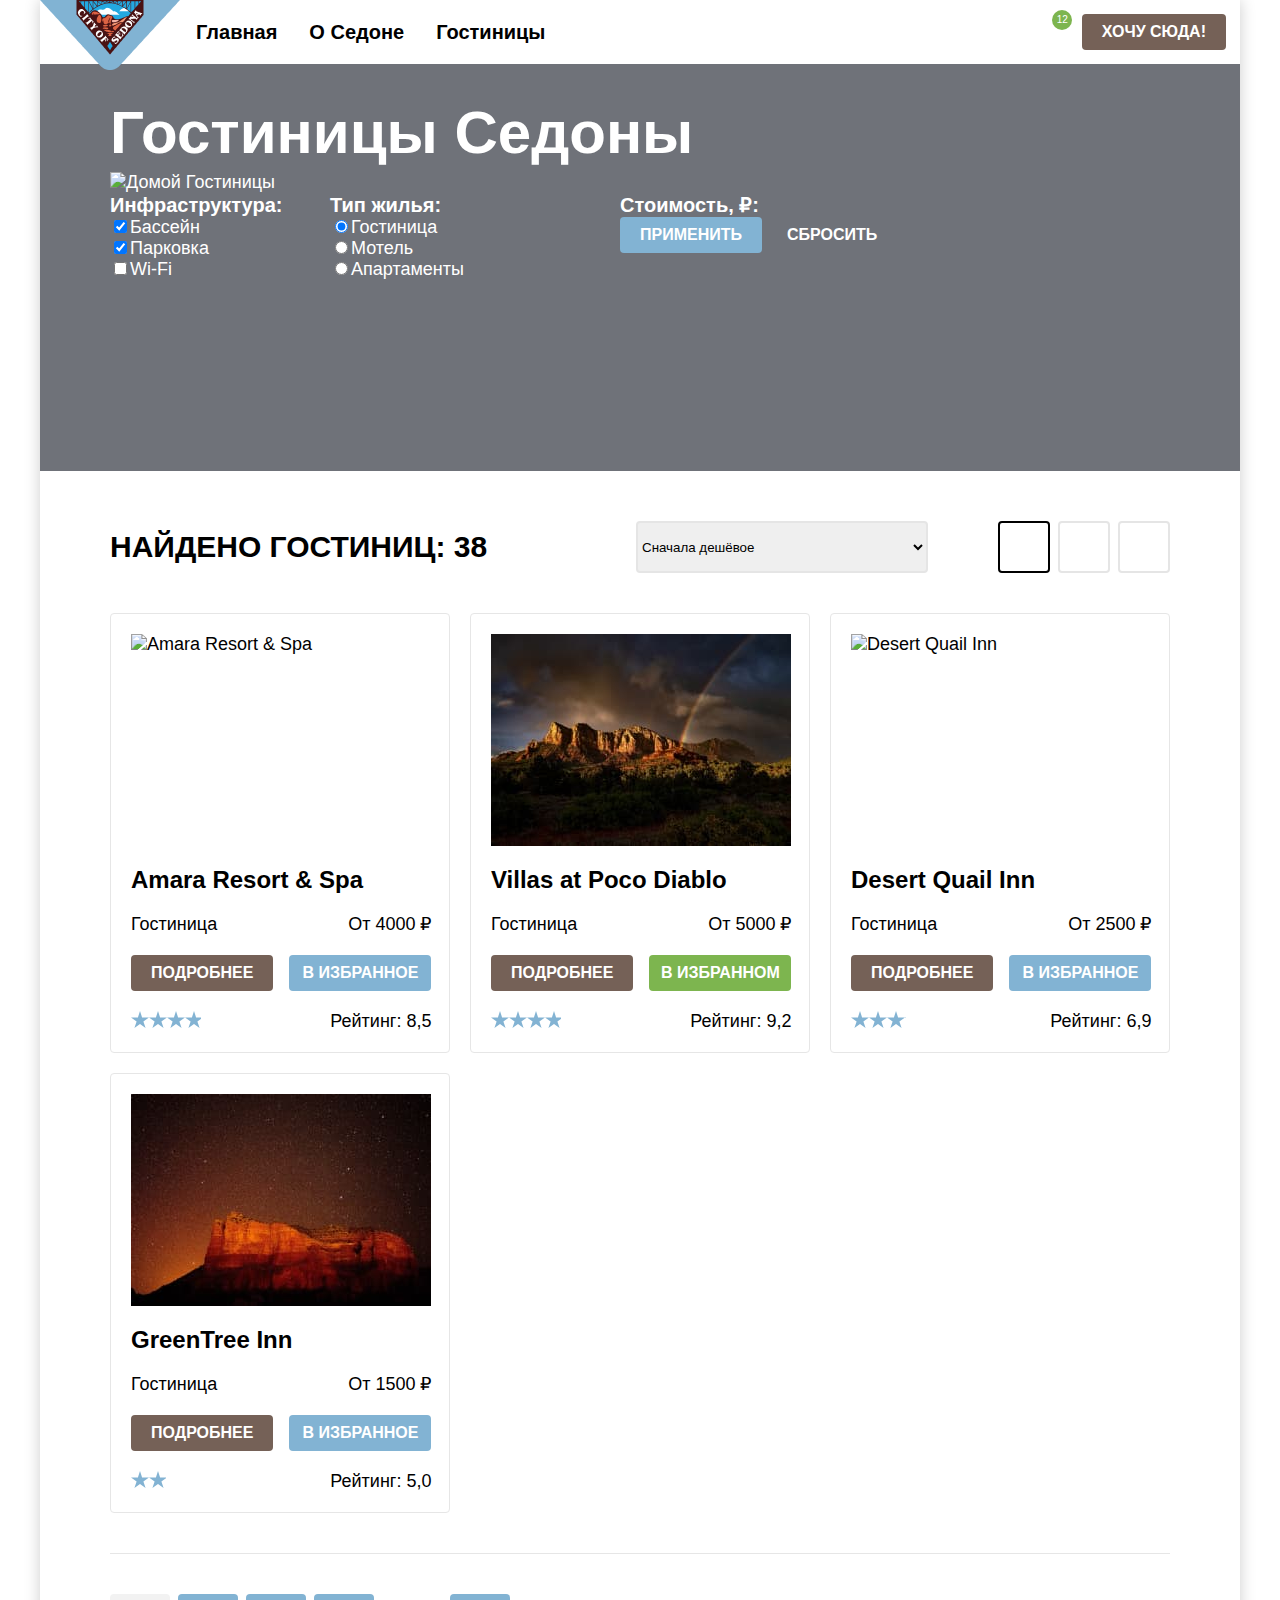
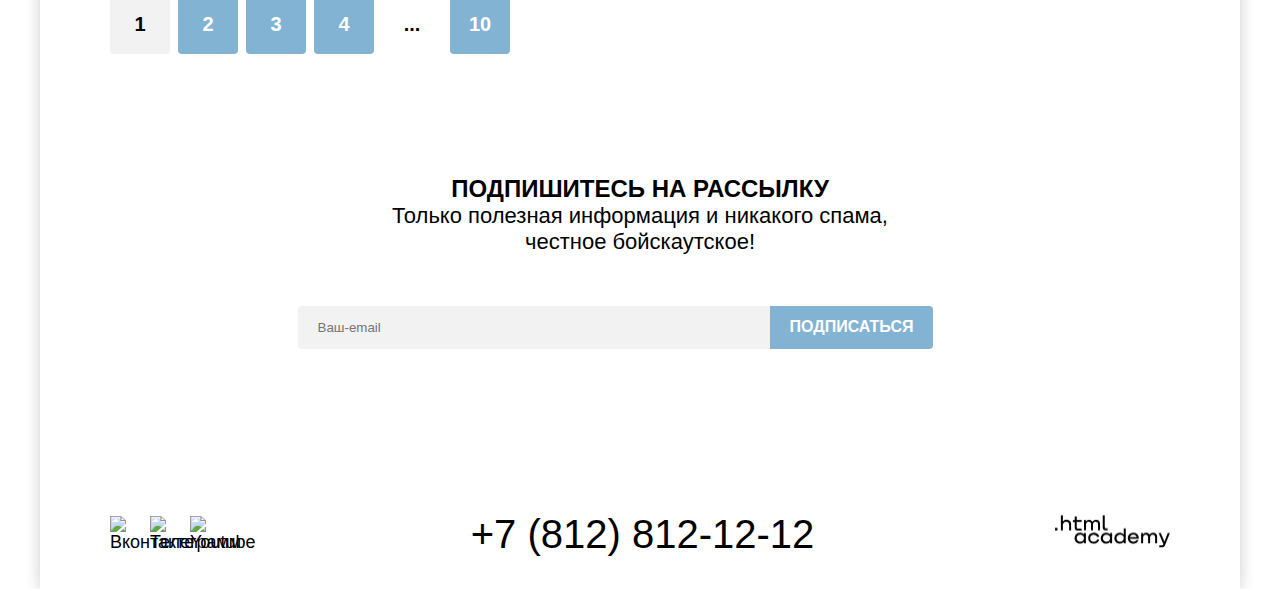
==== catalog.html @ 58eb5181 "rework hero block and catalog grid" ====
<!DOCTYPE html>
<html lang="ru">

<head>
    <meta charset="utf-8">
    <title>Каталог</title>
    <link rel="stylesheet" href="css/style.css">
</head>

<body>
    <header class="main-header">
        <a class="navigation-logo" href="index.html">
            <img src="images/logos/logo.png" width="140" height="70" alt="Логотип 'СЕДОНА'" class="logo-image">
        </a>
        <nav class="navigation">
            <ul class="navigation-list">
                <li class="navigation-item">
                    <a href="index.html" class="navigation-link navigation-link-current">Главная</a>
                </li>
                <li class="navigation-item">
                    <a href="#" class="navigation-link">О седоне</a>
                </li>
                <li class="navigation-item">
                    <a href="catalog.html" class="navigation-link">Гостиницы</a>
                </li>
            </ul>
            <ul class="navigation-list navigation-user">
                <li class="navigation-item">
                    <a href="#" class="navigation-link search-icon">
                        <span class="visually-hidden">Поиск</span>
                        <!--<img src="images/icons/search.svg" width="20" height="20" alt="Поиск">-->
                    </a>
                </li>
                <li class="navigation-item">
                    <a href="#" class="navigation-link favorite-icon">
                        <span class="visually-hidden">Избранное</span>
                        <!--<img src="images/icons/favorites.svg" width="20" height="20" alt="Избранное">-->
                    </a>
                </li>
                <li class="navigation-item">
                    <button type="button" class="button button-buy">Хочу сюда!</button>
                </li>
            </ul>
        </nav>
    </header>

    <main class="main-inner">
        <header class="inner-header light-text">
            <h1 class="inner-header-title">Гостиницы Седоны</h1>
            <div class="bredcrumbs">
                <a href="index.html" class="bradcrumbs-link"></a>
                <img src="images/icons/home.svg" width="12" height="12" alt="Домой" class="bradcrumbs-home">
                <a class="bradcrumbs-link">Гостиницы</a>
            </div>
            <form action="https://echo.htmlacademy.ru/" class="hotel-filter" method="post">
                <div class="hotel-filter-wrap">
                    <div class="hotel-filter-infrastructure">
                        <p class="hotel-filter-group-title">Инфраструктура:</p>
                        <label class="control">
                  <input type="checkbox" name="pool" id="pool" class="control-input" checked>Бассейн
                </label>
                        <label class="control">
                  <input type="checkbox" name="parking" id="parking" class="control-input" checked>Парковка
                </label>
                        <label class="control">
                  <input type="checkbox" name="wi-fi" id="wi-fi" class="control-input">Wi-Fi
                </label>
                    </div>
                    <div class="hotel-filter-housing-type">
                        <p class="hotel-filter-group-title">Тип жилья:</p>
                        <label class="control">
                  <input type="radio" name="hosting-type" value="hotel" id="hotel" class="control-input" checked>Гостиница
                </label>
                        <label class="control">
                  <input type="radio" name="hosting-type" value="motel" id="motel" class="control-input">Мотель
                </label>
                        <label class="control">
                  <input type="radio" name="hosting-type" value="apartments" id="apartments" class="control-input">Апартаменты
                </label>
                    </div>
                </div>
                <div class="hotel-filter-cost">
                    <p class="hotel-filter-group-title">Стоимость, ₽:</p>
                    <div class="hotel-group">
                        <button class="button hotel-submit">Применить</button>
                        <button class="button hotel-reset" type="reset">Сбросить</button>
                    </div>
                </div>
            </form>
        </header>
        <div class="hotel-catalog container">
            <header class="hotel-catalog-header">
                <p class="hotel-catalog-title">Найдено гостиниц: <span>38</span></p>
                <div class="hotel-sort-wrapper">
                    <select class="hotel-catalog-sort" aria-label="Сортировка">
              <option value="cheap">Сначала дешёвое</option>
              <option value="expensive">Сначала дорогое</option>
              <option value="popular">Сначала популярное</option>
        </select>
                    <div class="view-wrapper">
                        <a href="#" class="button button-sort--active button-cards">
                            <span class="visually-hidden">Показать карточки</span>
                        </a>
                        <a href="#" class="button button-sort button-slideshow">
                            <span class="visually-hidden">Показать друг под ругом</span>
                        </a>
                        <a href="#" class="button button-sort button-list">
                            <span class="visually-hidden">Показать списком</span>
                        </a>
                    </div>
                </div>
            </header>
            <div class="hotel-catalog-list">
                <section class="hotel-catalog-item">
                    <h2 class="hotel-item-title">Amara Resort &amp; Spa</h2>
                    <img src="images/photos/hotel-arma-resot-and-spa.jpg" width="300" height="212" alt="Amara Resort & Spa">
                    <!-- <div class="hotel-cost"> -->
                    <p class="hotel-item-description">Гостиница</p>
                    <p class="hotel-item-price">От 4000 ₽</p>
                    <!-- </div> -->
                    <!-- <div class="hotel-ietem-buttons-wrapper"> -->
                    <a href="#" class="button hotel-item-more">Подробнее</a>
                    <a href="#" class="button hotel-item-favorite-add">В избранное</a>
                    <!-- </div> -->
                    <!-- <div class="hotel-ietem-raiting-wrapper"> -->
                    <span class="visually-hidden">Четырех-звёздочный отель</span>
                    <!-- <img src="#" alt="Четыре звезды" class="hotel-stars"> -->
                    <p class="hotel-raiting four-stars">Рейтинг: 8,5</p>
                    <!-- </div> -->
                </section>
                <section class="hotel-catalog-item">
                    <h2 class="hotel-item-title">Villas at Poco Diablo</h2>
                    <img src="images/photos/hotel-villas-poco-diablo.jpg" width="300" height="212" alt="Villas at Poco Diablo">
                    <!-- <div class="hotel-cost"> -->
                    <p class="hotel-item-description">Гостиница</p>
                    <p class="hotel-item-price">От 5000 ₽</p>
                    <!-- </div> -->
                    <!-- <div class="hotel-ietem-buttons-wrapper"> -->
                    <a href="#" class="button hotel-item-more">Подробнее</a>
                    <a href="#" class="button hotel-item-favorite-added">В избранном</a>
                    <!--  </div> -->
                    <!-- <div class="hotel-ietem-raiting-wrapper"> -->
                    <span class="visually-hidden">Четырех-звёздочный отель</span>
                    <!-- <img src="#" alt="Четыре звезды" class="hotel-stars"> -->
                    <p class="hotel-raiting four-stars">Рейтинг: 9,2</p>
                    <!-- </div> -->
                </section>
                <section class="hotel-catalog-item">
                    <h2 class="hotel-item-title">Desert Quail Inn</h2>
                    <img src="images/photos/hotel-desert-quail-inn.jpg" width="300" height="212" alt="Desert Quail Inn">
                    <!-- <div class="hotel-cost"> -->
                    <p class="hotel-item-description">Гостиница</p>
                    <p class="hotel-item-price">От 2500 ₽</p>
                    <!-- </div> -->
                    <!-- <div class="hotel-ietem-buttons-wrapper"> -->
                    <a href="#" class="button hotel-item-more">Подробнее</a>
                    <a href="#" class="button hotel-item-favorite-add">В избранное</a>
                    <!-- </div> -->
                    <!-- <div class="hotel-ietem-raiting-wrapper"> -->
                    <span class="visually-hidden">Трёх-звёздочный отель</span>
                    <!-- <img src="#" alt="Три звезды" class="hotel-stars"> -->
                    <p class="hotel-raiting three-stars">Рейтинг: 6,9</p>
                    <!-- </div> -->
                </section>
                <section class="hotel-catalog-item">
                    <h2 class="hotel-item-title">GreenTree Inn</h2>
                    <img src="images/photos/hotel-green-tree-inn.jpg" width="300" height="212" alt="GreenTree Inn">
                    <!-- <div class="hotel-cost"> -->
                    <p class="hotel-item-description">Гостиница</p>
                    <p class="hotel-item-price">От 1500 ₽</p>
                    <!-- </div> -->
                    <!-- <div class="hotel-ietem-buttons-wrapper"> -->
                    <a href="#" class="button hotel-item-more">Подробнее</a>
                    <a href="#" class="button hotel-item-favorite-add">В избранное</a>
                    <!-- </div> -->
                    <!-- <div class="hotel-ietem-raiting-wrapper"> -->
                    <span class="visually-hidden">Двух-звёздочный отель</span>
                    <!--<img src="#" alt="Две звезды" class="hotel-stars">-->
                    <p class="hotel-raiting two-stars">Рейтинг: 5,0</p>
                    <!-- </div> -->
                </section>

            </div>
            <div class="pagination container">
                <a href="#" class="pagination-link pagination-link-curent">1</a>
                <a href="#" class="pagination-link">2</a>
                <a href="#" class="pagination-link">3</a>
                <a href="#" class="pagination-link">4</a>
                <a href="#" class="pagination-link pagination-dots">...</a>
                <a href="#" class="pagination-link">10</a>
            </div>
        </div>
    </main>
    <form class="subsribe light-text" action="https://echo.htmlacademy.ru/" method="post">
        <h2 class="subsribe-title">Подпишитесь на рассылку</h2>
        <p class="subsribe-description">Только полезная информация и никакого спама,<br>честное бойскаутское!</p>
        <div class="subsribe-line">
            <!--Див для длаьнейшего выравнивания в строку инпута и сабмита-->
            <input type="email" class="subscribe-email" name="subscriber-email" id="subscribe-email" placeholder="Ваш-email" required>
            <button class="button subsribe-button">Подписаться</button>
        </div>
    </form>
    <footer class="main-footer">
        <div class="footer-social">
            <a href="https://vk.com/htmlacademy" class="button-social">
                <img src="images/icons/social-vk.png" width="24" height="14" alt="Вконтакте">
            </a>
            <a href="https://t.me/htmlacademy" class="button-social">
                <img src="images/icons/social-telegramm.png" width="18" height="16" alt="Телеграмм">
            </a>
            <a href="https://www.youtube.com/user/htmlacademyru" class="button-social">
                <img src="images/icons/social-youtube.png" width="22" height="17" alt="Youtube">
            </a>
        </div>
        <a class="footer-contacts-address-phone" href="tel:+78128121212">+7 (812) 812-12-12</a>
        <a href="https://htmlacademy.ru/">
            <img class="footer-logo-image" src="images/logos/logo_htmlacademy.png" width="115" height="33" alt="HTMLacademy">
        </a>
    </footer>
</body>

</html>
---- css/style.css ----
@font-face {
    font-family: "PT Sans";
    src: url(../fonts/ptsans-400.woff2) format("woff2"), url(../fonts/ptsans-400.woff) format("woff");
    font-style: normal;
    font-weight: 400;
    font-display: swap;
}

@font-face {
    font-family: "PT Sans";
    src: url(../fonts/ptsans-700.woff2) format("woff2"), url(../fonts/ptsans-700.woff) format("woff");
    font-style: normal;
    font-weight: 700;
    font-display: swap;
}

body {
    font-family: "PT Sans", sans-serif;
    font-size: 18px;
    font-style: normal;
    font-weight: 400;
    line-height: 21px;
    max-width: 1200px;
    margin: 0 auto;
    display: flex;
    flex-direction: column;
    min-height: 100%;
    box-shadow: 0px 0px 15px rgba(0, 0, 0, 0.2);
}

a {
    text-decoration: none;
    color: #000;
}

.visually-hidden {
    position: absolute;
    width: 1px;
    height: 1px;
    margin: -1px;
    border: 0;
    padding: 0;
    white-space: nowrap;
    clip-path: inset(100%);
    clip: rect(0 0 0 0);
    overflow: hidden;
}


/*FONTS*/

h2 {
    text-transform: uppercase;
    font-weight: 700;
    font-size: 24px;
    line-height: 28px;
}

.hero-title {
    font-weight: 700;
    font-size: 30px;
    line-height: 36px;
    text-align: center;
    text-transform: uppercase;
    margin: 0;
}

.action-title {
    text-align: center;
    margin: 0;
    margin-bottom: 20px;
}

.action-description {
    font-weight: 400;
    font-size: 22px;
    text-align: center;
    line-height: 26px;
    margin: 0;
    margin-bottom: 54px;
}


/* .advantages-picture {
    position: relative;
} */

.food::before {
    content: "";
    background: url(../images/advantages-food.png) no-repeat center;
    background-size: contain;
    width: 75px;
    height: 72px;
    margin-bottom: 30px;
}

.housing::before {
    content: "";
    background: url(../images/advantages-housing.png) no-repeat center;
    background-size: contain;
    width: 75px;
    height: 72px;
    margin-bottom: 30px;
}

.souvenir::before {
    content: "";
    background: url(../images/advantages-souvenir.png) no-repeat center;
    background-size: contain;
    width: 75px;
    height: 72px;
    margin-bottom: 30px;
}

.advantages-title {
    text-align: center;
    margin: 0;
    margin-bottom: 30px;
    position: relative;
}

.stroke::after {
    content: "";
    height: 2px;
    width: 60px;
    display: block;
    position: absolute;
    left: 0;
    right: 0;
    margin-left: auto;
    margin-right: auto;
    bottom: -20px;
    background: rgba(0, 0, 0, 0.3);
}

.advantages-description {
    text-align: center;
    margin: 0;
}

.features-description {
    margin: 0;
}

.subsribe-title {
    text-align: center;
    margin: 0;
}

.footer-contacts-address-phone {
    font-weight: 400;
    font-size: 40px;
    line-height: 40px;
    text-align: center;
    text-transform: uppercase;
}

.hotel-catalog-title {
    font-weight: 700;
    font-size: 30px;
    line-height: 36px;
    text-transform: uppercase;
    margin: 0;
}


/* .features-title {
    font-weight: 700;
    font-size: 24px;
    line-height: 28px;
}

.advantages-title {
    font-weight: 700;
    font-size: 24px;
    line-height: 28px;
} */

.light-text {
    color: #fff;
}

.inner-header-title {
    font-weight: 700;
    font-size: 60px;
    line-height: 78px;
    margin: 0;
}


/*END FONTS*/


/*BUTTONS*/

.button {
    background-color: #756157;
    color: #fff;
    cursor: pointer;
    padding: 8px 20px;
    border: none;
    border-radius: 4px;
    text-align: center;
    font-weight: 700;
    font-size: 16px;
    line-height: 20px;
    text-transform: uppercase;
}

.button-buy {
    margin: 0 14px;
}

.action-link {
    padding: 8px 50px;
    font-weight: 700;
    font-size: 20px;
    line-height: 36px;
}

.subsribe-button {
    background-color: #82B3D3;
    border-radius: 0 4px 4px 0;
}

.hotel-item-favorite-add {
    background-color: #82B3D3;
    padding: 8px;
}

.hotel-item-favorite-added {
    background-color: #7DB54F;
    padding: 8px;
}

.hotel-submit {
    background-color: #82B3D3;
}

.hotel-reset {
    background-color: transparent;
}

.button-sort {
    width: 48px;
    height: 48px;
    border: 2px solid #E5E5E5;
    border-radius: 4px;
    padding: 0;
}

.button-sort--active {
    width: 48px;
    height: 48px;
    border: 2px solid #000000;
    border-radius: 4px;
    padding: 0;
}

.button-cards {
    background-color: transparent;
    background-image: url(../images/icons/sort-mosaic.svg);
    background-repeat: no-repeat;
    background-position: center;
}

.button-slideshow {
    background-color: transparent;
    background-image: url(../images/icons/sort-slideshow.svg);
    background-repeat: no-repeat;
    background-position: center;
    margin-left: 8px;
}

.button-social {
    background-color: transparent;
    width: 40px;
    display: block;
    text-align: center;
}

.button-list {
    background-color: transparent;
    background-image: url(../images/icons/sort-list.svg);
    background-repeat: no-repeat;
    background-position: center;
    margin-left: 8px;
}


/*END BUTTONS*/


/*BLOKS*/

.container {
    max-width: 1060px;
    margin: 0 auto;
}

.main-continer {
    flex-grow: 1;
}

.main-header {
    display: flex;
    height: 64px;
    z-index: 1;
}

.navigation {
    display: flex;
    flex-wrap: wrap;
    justify-content: space-between;
    align-items: center;
    width: 100%;
}

.navigation-list {
    list-style: none;
    display: flex;
    flex-wrap: wrap;
    margin: 0;
    padding: 0;
}

.navigation-user {
    list-style: none;
    display: flex;
    flex-wrap: wrap;
    align-items: center;
    margin-left: auto;
}

.navigation-user>li {
    position: relative;
}

.search-icon {
    display: block;
    width: 40px;
    box-sizing: border-box;
}

.search-icon::before {
    display: block;
    content: ' ';
    background: url(../images/icons/search.svg) no-repeat;
    height: 20px;
    width: 20px;
    margin-right: auto;
}

.favorite-icon {
    display: block;
    width: 40px;
    box-sizing: border-box;
}

.favorite-icon::before {
    display: block;
    content: ' ';
    background: url(../images/icons/favorites.svg) no-repeat;
    height: 20px;
    width: 20px;
    margin-right: auto;
}

.favorite-icon::after {
    display: block;
    content: '12';
    color: #ffffff;
    width: 20px;
    height: 20px;
    position: absolute;
    right: -4px;
    top: 8px;
    background-color: #7DB54F;
    border-radius: 50%;
    font-weight: 400;
    font-size: 10px;
    line-height: 10px;
    padding: 5px;
    box-sizing: border-box;
}

.navigation-link {
    padding: 20px 16px;
    font-weight: 700;
    font-size: 20px;
    line-height: 24px;
    /* identical to box height, or 120% */
    text-transform: capitalize;
}

.main-footer {
    height: 50px;
    display: flex;
    justify-content: space-between;
    align-items: center;
    padding: 40px 70px 30px;
}

.footer-contacts-address-phone {
    width: 720px;
    text-align: center;
}

.footer-social {
    display: flex;
    flex-wrap: wrap;
    max-width: 160px;
}

.hero {
    display: flex;
    flex-direction: column;
    justify-content: end;
    position: relative;
    background: #fff url(../images/backgrounds/hero-background.jpg) no-repeat center top;
    min-height: 767px;
    width: 100%;
}

.hero::before {
    content: ' ';
    background: url(../images/welcome.png) no-repeat;
    width: 458px;
    height: 352px;
    position: absolute;
    top: 51px;
    left: 0;
    right: 0;
    margin: 0 auto;
}

.hero::after {
    content: ' ';
    background: url(../images/divider.svg) no-repeat;
    height: 57px;
    width: 100%;
    margin-right: auto;
    position: absolute;
    left: 0;
    top: 428px;
    margin-bottom: 69px;
}

.hero-title {
    margin: 0;
    margin-bottom: 25px;
}

.hero-description {
    font-weight: 400;
    font-size: 22px;
    line-height: 26px;
    text-align: center;
    margin: 0;
    margin-bottom: 90px;
}


/*
.hero {
    position: relative;
}

.hero::before {
    content: "";
    display: block;
    background: #fff url(../images/backgrounds/hero-background.jpg) no-repeat center top;
    min-height: 767px;
    width: 100%;
    min-height: 485px;
}

.hero::after {
    display: block;
    content: ' ';
    background: url(../images/welcome.png) no-repeat;
    width: 458px;
    height: 352px;
    position: absolute;
    top: 51px;
    left: 0;
    margin-left: auto;
    right: 0;
    margin-right: auto;
}

.hero-footer::before {
    display: block;
    content: ' ';
    background: url(../images/divider.svg) no-repeat;
    height: 57px;
    width: 100%;
    margin-right: auto;
    position: absolute;
    left: 0;
    top: -57px;
}

.hero-footer {
    position: relative;
    padding: 69px 270px 90px;
    box-sizing: border-box;
}

.hero-title {
    margin: 0;
    margin-bottom: 20px;
} */

.features {
    display: flex;
    background-color: #82B3D3;
    margin: 0;
}

.features-container {
    display: flex;
    flex-direction: column;
    justify-content: center;
    text-align: center;
    margin: 0;
    padding: 0 85px;
}

.features-title {
    margin: 0;
    margin-bottom: 60px;
    position: relative;
}

.features-title::after {
    content: "";
    height: 2px;
    width: 60px;
    display: block;
    position: absolute;
    left: 0;
    right: 0;
    margin-left: auto;
    margin-right: auto;
    bottom: -20px;
    background: rgba(255, 255, 255, 0.3);
}

.advantages {
    display: flex;
    list-style: none;
    padding: 0;
    background-color: rgba(131, 179, 211, 0.12);
    margin: 0;
}

.advantages--darck {
    background-color: rgba(131, 179, 211, 0.2);
}

.advantages-item {
    width: 400px;
    height: 384px;
    display: flex;
    flex-direction: column;
    align-items: center;
    justify-content: center;
    text-align: center;
    padding: 0 85px;
    position: relative;
}

.action {
    display: flex;
    flex-direction: column;
    justify-content: center;
    align-items: center;
    padding: 96px 304px;
}

.subsribe {
    height: 415px;
    display: flex;
    flex-direction: column;
    justify-content: center;
    align-items: center;
    text-align: center;
    color: #000;
}

.subsribe-main {
    background: #37546C url(../images/backgrounds/subscribe-background.jpg) no-repeat center center;
    background-size: cover;
    color: #fff;
}

.subsribe-line {
    display: flex;
    width: 685px;
}

.subsribe-description {
    text-align: center;
    font-size: 22px;
    line-height: 26px;
    margin: 0;
    margin-bottom: 51px;
}

.subscribe-email {
    width: 452px;
    margin: 0;
    padding: 14px 0;
    padding-left: 20px;
    border: none;
    border-radius: 4px 0 0 4px;
    background-color: #F2F2F2;
}

.subscribe-email-main {
    background-color: #fff;
}

.inner-header {
    background: #6F7279 url(../images/backgrounds/filter-background.jpg) no-repeat center center;
    background-size: cover;
    padding: 0 70px;
    padding-top: 30px;
    height: 377px;
}

.bradcrumbs-link {
    color: #fff;
}

.hotel-filter {
    display: flex;
    flex-wrap: wrap;
    justify-content: space-between;
}

.hotel-filter p {
    font-weight: 700;
    font-size: 20px;
    line-height: 24px;
}

.hotel-filter-wrap {
    /* width: 375px; */
    display: flex;
    /* flex-wrap: wrap; */
}

.hotel-filter-infrastructure {
    width: 150px;
    display: flex;
    flex-wrap: wrap;
    flex-direction: column;
    align-items: start;
    text-align: center;
}

.hotel-filter-housing-type {
    width: 150px;
    margin-left: 70px;
    display: flex;
    flex-wrap: wrap;
    flex-direction: column;
    align-items: start;
    text-align: center;
}

.hotel-filter-group-title {
    margin: 0;
}

.hotel-filter-cost {
    width: 550px;
}

.hotel-catalog-header {
    display: flex;
    flex-wrap: wrap;
    justify-content: space-between;
    align-items: center;
    margin-top: 50px;
    margin-bottom: 40px;
}

.hotel-catalog-sort {
    width: 292px;
    margin-right: 70px;
    border: 2px solid #E5E5E5;
    border-radius: 4px;
}

.hotel-sort-wrapper {
    display: flex;
    flex-wrap: wrap;
}

.view-wrapper {
    display: flex;
}

.hotel-catalog-list {
    /* display: flex;
    flex-wrap: wrap; */
    display: grid;
    grid-template-columns: repeat(auto-fill, 340px);
    gap: 20px;
}

.hotel-catalog-item {
    /* display: flex;
    flex-direction: column;
    align-items: stretch;
    row-gap: 16px;
    padding: 20px; */
    border: 1px solid #E6E6E6;
    border-radius: 4px;
    display: grid;
    grid-template-columns: 1fr 1fr;
    gap: 20px 16px;
    padding: 20px;
}

.hotel-catalog-item img {
    order: -1;
    grid-column: 1/-1;
}

.hotel-item-title {
    margin: 0;
    font-weight: 700;
    font-size: 24px;
    line-height: 28px;
    text-transform: none;
    grid-column: 1/-1;
}

.hotel-item-description {
    justify-self: flex-start;
    margin: 0;
}

.hotel-item-price {
    justify-self: flex-end;
    margin: 0;
}


/* .hotel-catalog-item {
    width: 340px;
    padding: 20px;
    border: 1px solid #E6E6E6;
    border-radius: 4px;
    margin-bottom: 20px;
    margin-right: 20px;
    box-sizing: border-box;
}

.hotel-catalog-item:nth-child(3) {
    margin-right: 0;
}

.hotel-catalog-item:last-of-type {
    margin-bottom: 0;
} */


/*
.hotel-cost {
    display: flex;
    justify-content: space-between;
} */


/* .hotel-ietem-buttons-wrapper {
    display: flex;
    justify-content: space-between;
    align-items: center;
} */


/* .hotel-ietem-raiting-wrapper {
    margin-top: 16px;
    position: relative;
} */

.hotel-raiting {
    grid-column: 1/-1;
    margin: 0;
    position: relative;
    text-align: end;
}

.hotel-raiting::before {
    display: block;
    content: ' ';
    background: url(../images/icons/star.svg) repeat-x;
    height: 20px;
    width: 20px;
    margin-right: auto;
    position: absolute;
    left: 0;
    top: 0;
}

.two-stars::before {
    width: 35px;
}

.three-stars::before {
    width: 55px;
}

.four-stars::before {
    width: 70px;
}

.five-stars::before {
    width: 90px;
}

.pagination {
    display: flex;
    padding-top: 40px;
    margin-top: 40px;
    border-top: 1px solid #E6E6E6;
}

.pagination-link {
    width: 60px;
    height: 60px;
    background: #82B3D3;
    border-radius: 4px;
    font-weight: 700;
    font-size: 20px;
    line-height: 36px;
    display: flex;
    align-items: center;
    text-align: center;
    justify-content: center;
    margin-right: 8px;
    border: 4px;
    color: #fff;
}

.pagination-link-curent {
    background: #F2F2F2;
    color: #000;
}

.pagination-dots {
    background: transparent;
    color: #000;
}

.pagination-link:last-child {
    margin-right: 0;
}


/*END BLOKS*/
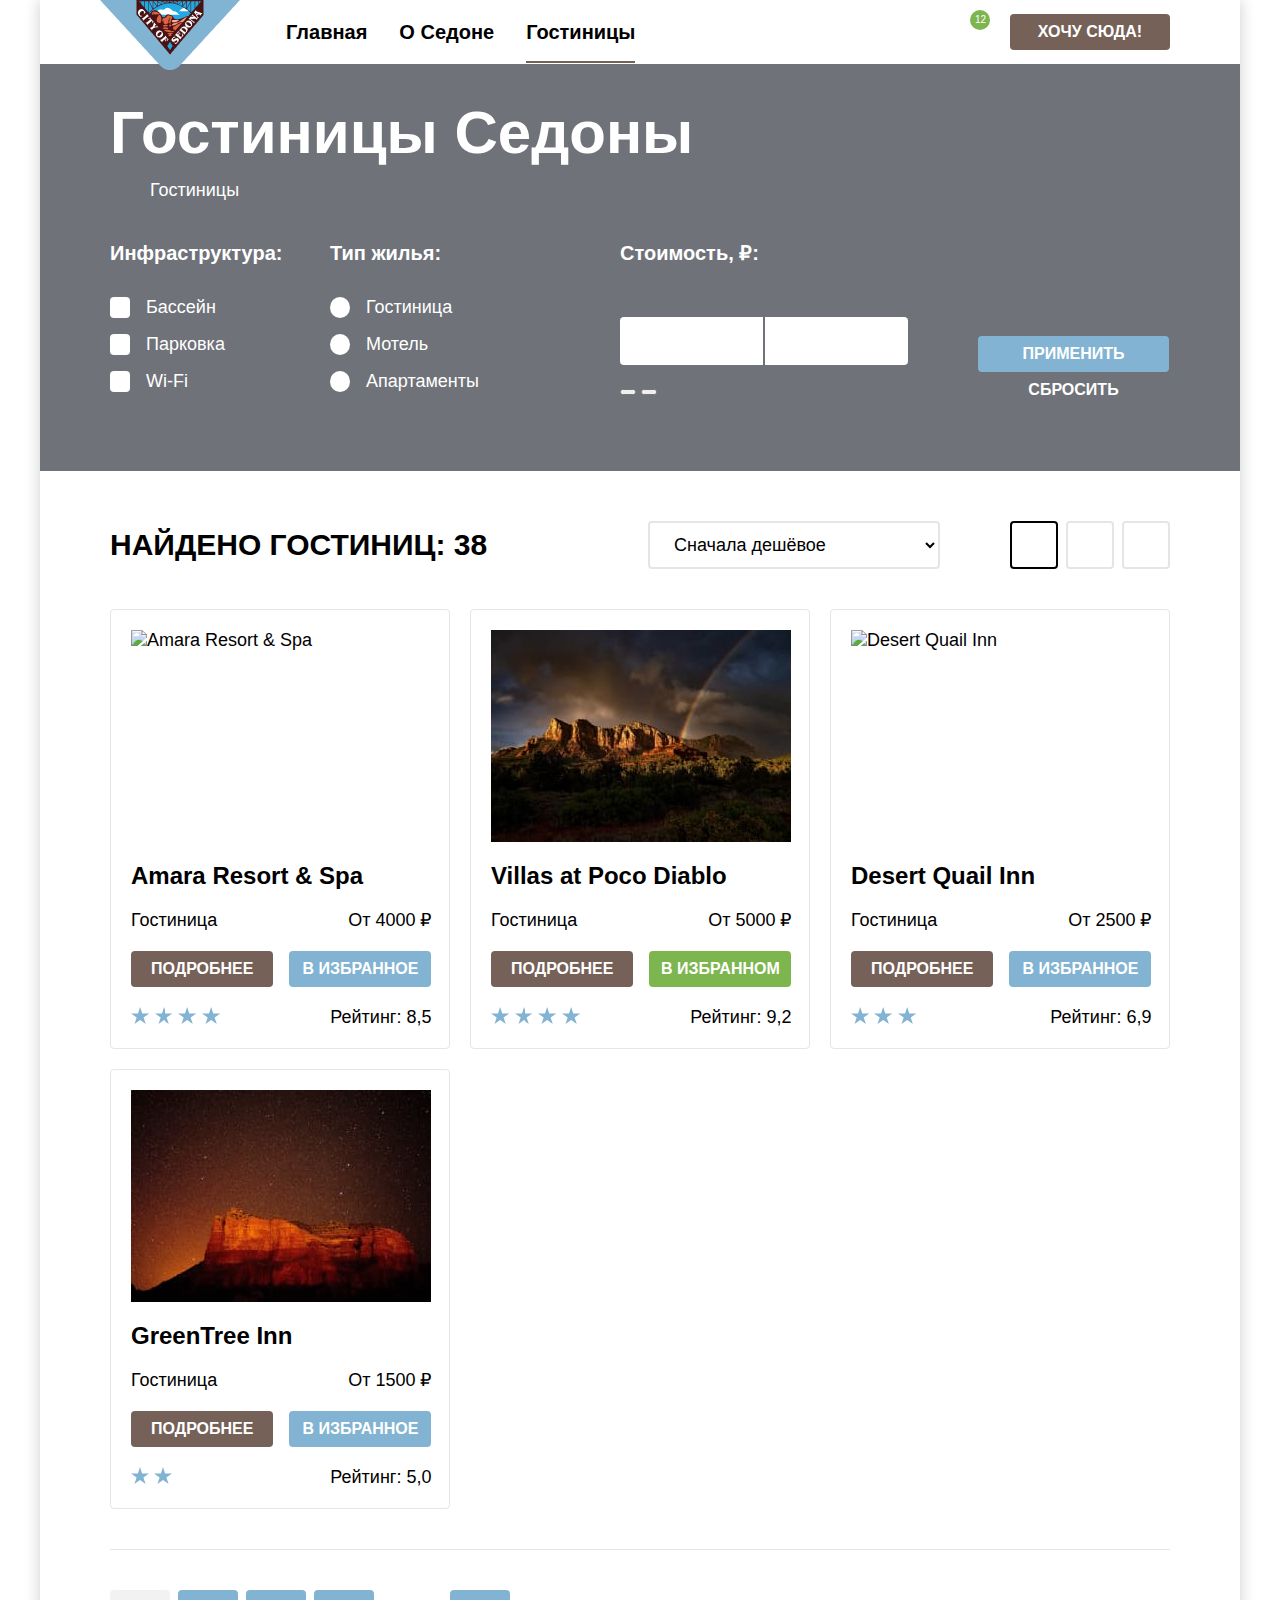
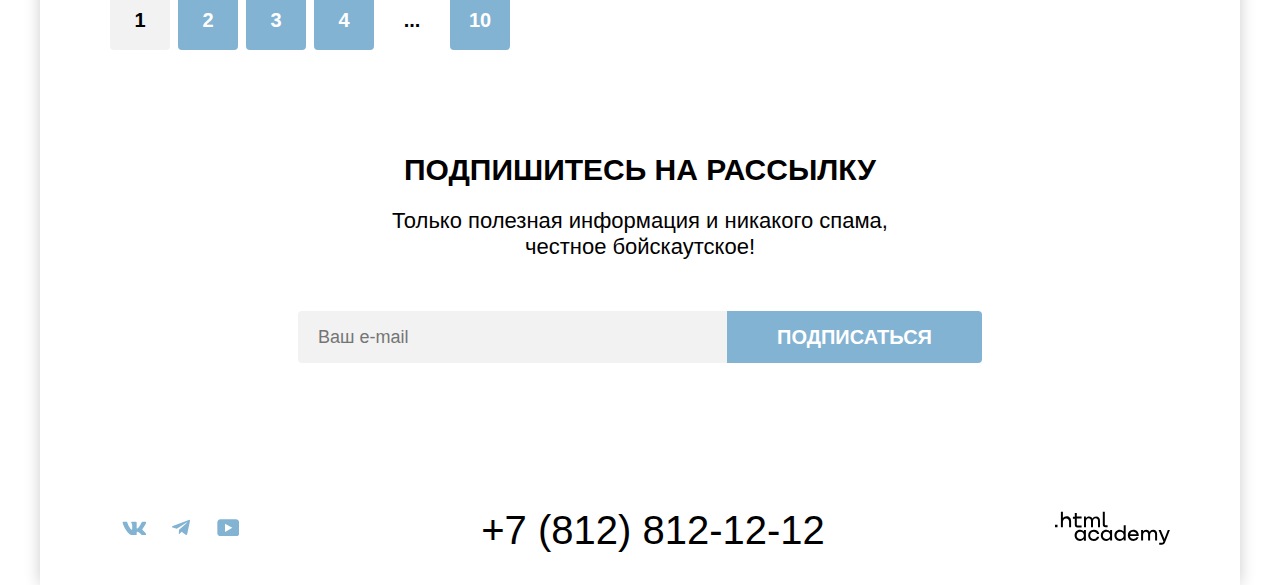
==== commit 701ab5a6: "add filter range form" ====
--- a/catalog.html
+++ b/catalog.html
@@ -15,13 +15,13 @@
         <nav class="navigation">
             <ul class="navigation-list">
                 <li class="navigation-item">
-                    <a href="index.html" class="navigation-link navigation-link-current">Главная</a>
-                </li>
-                <li class="navigation-item">
-                    <a href="#" class="navigation-link">О седоне</a>
-                </li>
-                <li class="navigation-item">
-                    <a href="catalog.html" class="navigation-link">Гостиницы</a>
+                    <a href="index.html" class="navigation-link"><span>Главная</span></a>
+                </li>
+                <li class="navigation-item">
+                    <a href="#" class="navigation-link"><span>О седоне</span></a>
+                </li>
+                <li class="navigation-item">
+                    <a href="catalog.html" class="navigation-link navigation-link-current"><span>Гостиницы</span></a>
                 </li>
             </ul>
             <ul class="navigation-list navigation-user">
@@ -48,8 +48,10 @@
         <header class="inner-header light-text">
             <h1 class="inner-header-title">Гостиницы Седоны</h1>
             <div class="bredcrumbs">
-                <a href="index.html" class="bradcrumbs-link"></a>
-                <img src="images/icons/home.svg" width="12" height="12" alt="Домой" class="bradcrumbs-home">
+                <a href="index.html" class="bradcrumbs-link bradcrumbs-home">
+                    <span class="visually-hidden">Поиск</span>
+                </a>
+                <!-- <img src="images/icons/home.svg" width="12" height="12" alt="Домой" class="bradcrumbs-home"> -->
                 <a class="bradcrumbs-link">Гостиницы</a>
             </div>
             <form action="https://echo.htmlacademy.ru/" class="hotel-filter" method="post">
@@ -81,9 +83,29 @@
                 </div>
                 <div class="hotel-filter-cost">
                     <p class="hotel-filter-group-title">Стоимость, ₽:</p>
-                    <div class="hotel-group">
-                        <button class="button hotel-submit">Применить</button>
-                        <button class="button hotel-reset" type="reset">Сбросить</button>
+                    <div class="range">
+                        <div class="range-inputs-wrapper">
+                            <label for="min-price" class="range-label">
+                              <input type="number" name="min-price" id="min-price" class="range-input">
+                            </label>
+                            <label for="max-price" class="range-label">
+                              <input type="number" name="max-price" id="max-price" class="range-input">
+                            </label>
+                        </div>
+                        <div class="range-line">
+                            <button type="button" class="min-price-toggle">
+                          <span class="visually-hidden">Изменить минимальную цену.</span>
+                        </button>
+                            <button type="button" class="max-price-toggle">
+                          <span class="visually-hidden">Изменить максимальную цену.</span>
+                        </button>
+                            <div class="range-not-active">
+                            </div>
+                        </div>
+                    </div>
+                    <div class="hotel-group-control">
+                        <button class="button button-blue">Применить</button>
+                        <button class="button button-transparent" type="reset">Сбросить</button>
                     </div>
                 </div>
             </form>
@@ -98,7 +120,7 @@
               <option value="popular">Сначала популярное</option>
         </select>
                     <div class="view-wrapper">
-                        <a href="#" class="button button-sort--active button-cards">
+                        <a href="#" class="button button-sort button-sort--active button-cards">
                             <span class="visually-hidden">Показать карточки</span>
                         </a>
                         <a href="#" class="button button-sort button-slideshow">
@@ -120,7 +142,7 @@
                     <!-- </div> -->
                     <!-- <div class="hotel-ietem-buttons-wrapper"> -->
                     <a href="#" class="button hotel-item-more">Подробнее</a>
-                    <a href="#" class="button hotel-item-favorite-add">В избранное</a>
+                    <a href="#" class="button button-blue">В избранное</a>
                     <!-- </div> -->
                     <!-- <div class="hotel-ietem-raiting-wrapper"> -->
                     <span class="visually-hidden">Четырех-звёздочный отель</span>
@@ -137,7 +159,7 @@
                     <!-- </div> -->
                     <!-- <div class="hotel-ietem-buttons-wrapper"> -->
                     <a href="#" class="button hotel-item-more">Подробнее</a>
-                    <a href="#" class="button hotel-item-favorite-added">В избранном</a>
+                    <a href="#" class="button button-green">В избранном</a>
                     <!--  </div> -->
                     <!-- <div class="hotel-ietem-raiting-wrapper"> -->
                     <span class="visually-hidden">Четырех-звёздочный отель</span>
@@ -154,7 +176,7 @@
                     <!-- </div> -->
                     <!-- <div class="hotel-ietem-buttons-wrapper"> -->
                     <a href="#" class="button hotel-item-more">Подробнее</a>
-                    <a href="#" class="button hotel-item-favorite-add">В избранное</a>
+                    <a href="#" class="button button-blue">В избранное</a>
                     <!-- </div> -->
                     <!-- <div class="hotel-ietem-raiting-wrapper"> -->
                     <span class="visually-hidden">Трёх-звёздочный отель</span>
@@ -171,7 +193,7 @@
                     <!-- </div> -->
                     <!-- <div class="hotel-ietem-buttons-wrapper"> -->
                     <a href="#" class="button hotel-item-more">Подробнее</a>
-                    <a href="#" class="button hotel-item-favorite-add">В избранное</a>
+                    <a href="#" class="button button-blue">В избранное</a>
                     <!-- </div> -->
                     <!-- <div class="hotel-ietem-raiting-wrapper"> -->
                     <span class="visually-hidden">Двух-звёздочный отель</span>
@@ -196,25 +218,33 @@
         <p class="subsribe-description">Только полезная информация и никакого спама,<br>честное бойскаутское!</p>
         <div class="subsribe-line">
             <!--Див для длаьнейшего выравнивания в строку инпута и сабмита-->
-            <input type="email" class="subscribe-email" name="subscriber-email" id="subscribe-email" placeholder="Ваш-email" required>
-            <button class="button subsribe-button">Подписаться</button>
+            <input type="email" class="subscribe-email" name="subscriber-email" id="subscribe-email" placeholder="Ваш e-mail" required>
+            <button class="button subsribe-button button-blue ">Подписаться</button>
         </div>
     </form>
     <footer class="main-footer">
         <div class="footer-social">
             <a href="https://vk.com/htmlacademy" class="button-social">
-                <img src="images/icons/social-vk.png" width="24" height="14" alt="Вконтакте">
+                <!-- <img src="images/icons/social-vk.png" width="24" height="14" alt="Вконтакте"> -->
+                <span class="visually-hidden">Вконтакте</span>
+                <svg width="24" height="14" fill="none" xmlns="http://www.w3.org/2000/svg"><path fill-rule="evenodd" clip-rule="evenodd" d="M24.116 1.804c.166-.546 0-.948-.795-.948h-2.625c-.668 0-.976.347-1.143.73 0 0-1.335 3.196-3.226 5.272-.612.602-.89.793-1.224.793-.167 0-.418-.19-.418-.738V1.804c0-.656-.184-.948-.74-.948H9.817c-.417 0-.668.304-.668.593 0 .621.946.765 1.043 2.513V7.76c0 .833-.153.984-.487.984-.89 0-3.055-3.21-4.34-6.885-.249-.715-.5-1.003-1.172-1.003H1.566c-.75 0-.9.347-.9.73 0 .682.89 4.07 4.145 8.551 2.17 3.06 5.225 4.72 8.008 4.72 1.67 0 1.875-.369 1.875-1.004V11.54c0-.737.158-.884.687-.884.39 0 1.057.192 2.615 1.667 1.78 1.75 2.073 2.533 3.075 2.533h2.625c.75 0 1.126-.368.91-1.096-.238-.724-1.088-1.775-2.215-3.022-.612-.71-1.53-1.475-1.809-1.858-.389-.49-.278-.71 0-1.147 0 0 3.2-4.426 3.533-5.929h.001Z" fill="#83B3D3"/></svg>
             </a>
             <a href="https://t.me/htmlacademy" class="button-social">
-                <img src="images/icons/social-telegramm.png" width="18" height="16" alt="Телеграмм">
+                <!-- <img src="images/icons/social-telegramm.svg" width="18" height="16" alt="Телеграмм"> -->
+                <span class="visually-hidden">Телеграмм</span>
+                <svg width="18" height="16" fill="none" xmlns="http://www.w3.org/2000/svg"><path d="M16.79.96.84 7.1c-1.09.44-1.08 1.05-.2 1.32l4.1 1.28 9.47-5.98c.44-.27.85-.13.52.17l-7.68 6.93-.28 4.22c.41 0 .6-.2.83-.41l1.99-1.94 4.13 3.06c.77.42 1.31.2 1.5-.71l2.72-12.8c.28-1.1-.43-1.61-1.16-1.28Z" fill="#83B3D3"/></svg>
             </a>
             <a href="https://www.youtube.com/user/htmlacademyru" class="button-social">
-                <img src="images/icons/social-youtube.png" width="22" height="17" alt="Youtube">
+                <!-- <img src="images/icons/social-youtube.svg" width="22" height="17" alt="Youtube"> -->
+                <span class="visually-hidden">Youtube</span>
+                <svg width="22" height="17" fill="none" xmlns="http://www.w3.org/2000/svg"><path d="M18.94.356H3.507C1.647.356.333 1.95.333 3.756V13.85c0 1.913 1.314 3.506 3.174 3.506H19.16c1.642 0 3.174-1.593 3.174-3.4v-10.2c-.219-1.806-1.532-3.4-3.393-3.4ZM7.995 12.894V4.819l7.333 4.037-7.333 4.038Z" fill="#83B3D3"/></svg>
             </a>
         </div>
         <a class="footer-contacts-address-phone" href="tel:+78128121212">+7 (812) 812-12-12</a>
-        <a href="https://htmlacademy.ru/">
-            <img class="footer-logo-image" src="images/logos/logo_htmlacademy.png" width="115" height="33" alt="HTMLacademy">
+        <a href="https://htmlacademy.ru/" class="htmlacademy">
+            <!-- <img class="footer-logo-image" src="images/logos/logo_htmlacademy.svg" width="115" height="33" alt="HTMLacademy"> -->
+            <span class="visually-hidden">HTML Academy</span>
+            <svg width="115" height="34" fill="none" xmlns="http://www.w3.org/2000/svg"><path d="M0 13.7v2.6h2.5v-2.6H0ZM11.6 5.3C10 5.3 8.8 6 8 7h-.1V.8h-2v15.5h2V11c0-2 1.3-3.6 3.3-3.6 1.8 0 2.9 1.4 2.9 3.2v5.7h2v-6c.1-3-1.8-5-4.5-5ZM26.6 5.6h-4.8V2h-2v3.8h-1.9v2h1.9v6c0 1.7 1 2.7 2.7 2.7h4.1v-2h-3.7c-.7 0-1.1-.4-1.1-1V7.5h4.8v-2ZM41.1 5.4c-1.6 0-2.9.8-3.5 2.1h-.1a3.7 3.7 0 0 0-3.4-2c-1.4 0-2.5.7-3.1 1.7h-.1V5.6H29v10.6h2v-5.4c0-2 1-3.5 2.6-3.5 1.5 0 2.4 1 2.4 2.6v6.3h2v-5.6c0-2.4 1.4-3.3 2.6-3.3 1.5 0 2.4 1 2.4 2.6v6.3h2V9.7c.1-2.5-1.4-4.3-3.9-4.3ZM47.8 13.5c0 1.7 1 2.7 2.8 2.7h2v-2h-1.7c-.7 0-1.1-.4-1.1-1V.7h-2v12.7ZM28.9 20.5a4.9 4.9 0 0 0-3.9-1.8c-3.1 0-5.4 2.3-5.4 5.6S21.9 30 25 30c1.8 0 3-.8 3.8-1.9h.1v1.6h2V19h-2v1.5ZM25.3 28a3.5 3.5 0 0 1-3.6-3.6c0-2 1.4-3.6 3.6-3.6s3.6 1.6 3.6 3.6-1.4 3.6-3.6 3.6ZM44.2 22.8c-.5-2.4-2.6-4-5.4-4a5.4 5.4 0 0 0-5.6 5.5c0 3.1 2.2 5.6 5.6 5.6 2.8 0 4.9-1.8 5.4-4.2h-2.1a3.4 3.4 0 0 1-3.3 2.3 3.5 3.5 0 0 1-3.6-3.6c0-2 1.4-3.6 3.6-3.6 1.6 0 2.8 1 3.3 2.2h2.1v-.2ZM55.1 20.5a4.9 4.9 0 0 0-3.9-1.8c-3.1 0-5.4 2.3-5.4 5.6s2.3 5.6 5.4 5.6c1.8 0 3-.8 3.8-1.9h.1v1.6h2V19h-2v1.5ZM51.5 28a3.5 3.5 0 0 1-3.6-3.6c0-2 1.4-3.6 3.6-3.6s3.6 1.6 3.6 3.6-1.5 3.6-3.6 3.6ZM68.7 20.6a5 5 0 0 0-3.9-1.9c-3.1 0-5.4 2.3-5.4 5.6s2.2 5.6 5.4 5.6c1.7 0 3-.8 3.8-1.8h.1v1.5h2V14.2h-2v6.4ZM65.1 28a3.5 3.5 0 0 1-3.6-3.6c0-2 1.4-3.6 3.6-3.6s3.6 1.6 3.6 3.6c-.1 2-1.5 3.6-3.6 3.6ZM78.3 18.7a5.4 5.4 0 0 0-5.5 5.6c0 3 2.1 5.6 5.5 5.6 2.5 0 4.5-1.3 5.2-3.6h-2.1c-.5 1-1.6 1.6-3 1.6-1.9 0-3.3-1.3-3.4-2.9h8.8c.2-3.6-2-6.3-5.5-6.3Zm0 2c1.7 0 3 1 3.3 2.5h-6.5a3.2 3.2 0 0 1 3.2-2.6ZM98.2 18.7a4 4 0 0 0-3.6 2h-.1c-.6-1.2-1.8-2-3.4-2-1.4 0-2.5.7-3.1 1.8V19h-1.9v10.6h2v-5.4c0-2 1-3.4 2.6-3.5 1.5 0 2.4 1 2.4 2.6v6.3h2V24c0-2.4 1.4-3.3 2.6-3.3 1.5 0 2.4 1 2.4 2.6v6.3h2v-6.5c.1-2.6-1.4-4.4-3.9-4.4ZM109.4 27.8l-3.6-8.9h-2.2l4.8 11.6c-.3 1-.7 1.2-1.7 1.2h-2.5v2h2.5c1.8 0 2.8-.8 3.5-2.6l4.7-12.2h-2.1l-3.4 9Z" fill="#000"/></svg>
         </a>
     </footer>
 </body>
--- a/css/style.css
+++ b/css/style.css
@@ -25,7 +25,7 @@
     display: flex;
     flex-direction: column;
     min-height: 100%;
-    box-shadow: 0px 0px 15px rgba(0, 0, 0, 0.2);
+    box-shadow: 0 0 15px rgba(0, 0, 0, 0.2);
 }
 
 a {
@@ -69,6 +69,9 @@
     text-align: center;
     margin: 0;
     margin-bottom: 20px;
+    font-weight: 700;
+    font-size: 30px;
+    line-height: 36px;
 }
 
 .action-description {
@@ -115,7 +118,7 @@
 .advantages-title {
     text-align: center;
     margin: 0;
-    margin-bottom: 30px;
+    margin-bottom: 62px;
     position: relative;
 }
 
@@ -129,7 +132,7 @@
     right: 0;
     margin-left: auto;
     margin-right: auto;
-    bottom: -20px;
+    bottom: -30px;
     background: rgba(0, 0, 0, 0.3);
 }
 
@@ -145,6 +148,10 @@
 .subsribe-title {
     text-align: center;
     margin: 0;
+    margin-bottom: 20px;
+    font-weight: 700;
+    font-size: 30px;
+    line-height: 36px;
 }
 
 .footer-contacts-address-phone {
@@ -155,6 +162,16 @@
     text-transform: uppercase;
 }
 
+.footer-contacts-address-phone:hover,
+.footer-contacts-address-phone:focus {
+    outline: none;
+    color: #756157;
+}
+
+.footer-contacts-address-phone:active {
+    opacity: 0.3;
+}
+
 .hotel-catalog-title {
     font-weight: 700;
     font-size: 30px;
@@ -185,6 +202,11 @@
     font-size: 60px;
     line-height: 78px;
     margin: 0;
+    margin-bottom: 8px;
+}
+
+.warning {
+    color: #FF5757;
 }
 
 
@@ -207,8 +229,24 @@
     text-transform: uppercase;
 }
 
+.button:hover,
+.button:focus {
+    background-color: #615048;
+    outline: none;
+}
+
+.button:active {
+    background-color: #756157;
+    color: rgba(255, 255, 255, 0.3);
+}
+
+.button:disabled {
+    background-color: #E5E5E5;
+}
+
 .button-buy {
-    margin: 0 14px;
+    margin-left: 20px;
+    min-width: 160px;
 }
 
 .action-link {
@@ -218,26 +256,81 @@
     line-height: 36px;
 }
 
-.subsribe-button {
-    background-color: #82B3D3;
+.button.subsribe-button {
     border-radius: 0 4px 4px 0;
-}
-
-.hotel-item-favorite-add {
+    padding: 8px 50px;
+    box-sizing: border-box;
+    font-weight: 700;
+    font-size: 20px;
+    line-height: 36px;
+    /* min-width: 282px; */
+}
+
+.button-blue {
     background-color: #82B3D3;
     padding: 8px;
 }
 
-.hotel-item-favorite-added {
+.button-blue:hover,
+.button-blue:focus {
+    background-color: #68A2CA;
+    outline: none;
+}
+
+.button-blue:active {
+    background-color: #82B3D3;
+    color: rgba(255, 255, 255, 0.3);
+}
+
+.button-blue:disabled {
+    background-color: #E5E5E5;
+}
+
+.button-green {
     background-color: #7DB54F;
     padding: 8px;
 }
 
+.button-green:hover,
+.button-green:focus {
+    background-color: #6C9E42;
+    outline: none;
+}
+
+.button-green:active {
+    background-color: #6C9E42;
+    color: rgba(255, 255, 255, 0.3);
+}
+
+.button-green:disabled {
+    background-color: #E5E5E5;
+}
+
 .hotel-submit {
     background-color: #82B3D3;
 }
 
-.hotel-reset {
+.button-transparent {
+    background-color: transparent;
+}
+
+.button-transparent:hover {
+    background-color: transparent;
+    color: rgba(255, 255, 255, 0.3);
+}
+
+.button-transparent:focus {
+    background-color: transparent;
+    outline: none;
+    box-shadow: inset 0 0 0 3px #83B3D3;
+}
+
+.button-transparent:active {
+    background-color: transparent;
+    color: rgba(255, 255, 255, 0.3);
+}
+
+.button-transparent:disabled {
     background-color: transparent;
 }
 
@@ -247,6 +340,7 @@
     border: 2px solid #E5E5E5;
     border-radius: 4px;
     padding: 0;
+    box-sizing: border-box;
 }
 
 .button-sort--active {
@@ -257,6 +351,28 @@
     padding: 0;
 }
 
+.button-sort:hover,
+.button-sort:active {
+    background-color: transparent;
+    border: 2px solid #000000;
+}
+
+.button-sort:focus {
+    background-color: transparent;
+    border: 2px solid #68A2CA;
+}
+
+.button-sort--active:hover,
+.button-sort--active:active {
+    background-color: transparent;
+    border: 2px solid #000000;
+}
+
+.button-sort--active:focus {
+    background-color: transparent;
+    border: 2px solid #68A2CA;
+}
+
 .button-cards {
     background-color: transparent;
     background-image: url(../images/icons/sort-mosaic.svg);
@@ -274,9 +390,22 @@
 
 .button-social {
     background-color: transparent;
-    width: 40px;
-    display: block;
-    text-align: center;
+    width: 47px;
+    display: block;
+    text-align: center;
+}
+
+.button-social:focus {
+    outline: none;
+}
+
+.button-social:hover path,
+.button-social:focus path {
+    fill: #68A2CA;
+}
+
+.button-social:active path {
+    opacity: 0.3;
 }
 
 .button-list {
@@ -287,6 +416,96 @@
     margin-left: 8px;
 }
 
+.hotel-filter .control {
+    /* position: relative; */
+    appearance: none;
+    /* margin: 0;
+margin-right: 16px; */
+    display: flex;
+    margin-bottom: 16px;
+    /* font-size: 18px;
+line-height: 23px; */
+}
+
+.hotel-filter .control:hover,
+.hotel-filter .control:active {
+    opacity: 0.6;
+}
+
+.hotel-filter input[type="checkbox"]:focus-visible,
+.hotel-filter input[type="radio"]:focus-visible {
+    outline: none;
+    box-shadow: 0 0 0 3px #83B3D3;
+}
+
+.hotel-filter input[type="checkbox"],
+.hotel-filter input[type="radio"] {
+    appearance: none;
+    margin: 0;
+    margin-right: 16px;
+    background: #FFFFFF;
+    border-radius: 4px;
+}
+
+.hotel-filter input[type="checkbox"]:before {
+    content: '';
+    display: block;
+    width: 20px;
+    height: 20px;
+}
+
+.hotel-filter input[type="checkbox"]:checked:before {
+    content: '';
+    display: block;
+    background: center / 12px no-repeat url(../images/icons/checkbox-checked.svg);
+    width: 20px;
+    height: 20px;
+}
+
+.hotel-filter input[type="radio"] {
+    border-radius: 50%;
+}
+
+.hotel-filter input[type="radio"]:before {
+    content: '';
+    display: block;
+    width: 20px;
+    height: 20px;
+}
+
+.hotel-filter input[type="radio"]:checked:before {
+    content: '';
+    display: block;
+    background: center / 10px no-repeat url(../images/icons/radio-checked.svg);
+    width: 20px;
+    height: 20px;
+}
+
+.pagination-link:hover,
+.pagination-link:focus {
+    background: #68A2CA;
+    outline: none;
+}
+
+.pagination-link:active {
+    background: #82B3D3;
+    color: rgba(255, 255, 255, 0.3);
+}
+
+.pagination-link-curent:hover,
+.pagination-link-curent:active,
+.pagination-link-curent:focus {
+    background: #f2f2f2;
+    outline: none;
+}
+
+.pagination-dots:hover,
+.pagination-dots:active,
+.pagination-dots:focus {
+    background: none;
+    outline: none;
+}
+
 
 /*END BUTTONS*/
 
@@ -306,6 +525,7 @@
     display: flex;
     height: 64px;
     z-index: 1;
+    padding-left: 60px;
 }
 
 .navigation {
@@ -313,6 +533,8 @@
     flex-wrap: wrap;
     justify-content: space-between;
     align-items: center;
+    padding-left: 30px;
+    padding-right: 70px;
     width: 100%;
 }
 
@@ -334,6 +556,7 @@
 
 .navigation-user>li {
     position: relative;
+    min-width: 44px;
 }
 
 .search-icon {
@@ -391,7 +614,45 @@
     line-height: 24px;
     /* identical to box height, or 120% */
     text-transform: capitalize;
-}
+    position: relative;
+}
+
+.navigation-link:hover span {
+    padding-bottom: 18px;
+    border-bottom: 2px solid #756257;
+    box-sizing: border-box;
+}
+
+.navigation-link:active span {
+    padding-bottom: 18px;
+    border-bottom: 2px solid #756257;
+    box-sizing: border-box;
+}
+
+.navigation-link-current span {
+    padding-bottom: 18px;
+    border-bottom: 2px solid #756257;
+    box-sizing: border-box;
+}
+
+
+/*
+.navigation-link:hover::after,
+.navigation-link:active::after {
+    content: '';
+    display: inline;
+    position: absolute;
+    bottom: 0;
+    left: 0;
+    height: 2px;
+    width: 100%;
+    padding: 0 16px;
+    background-color: #756257;
+}
+ */
+
+
+/* border-bottom: 2px solid #756257; */
 
 .main-footer {
     height: 50px;
@@ -406,6 +667,23 @@
     text-align: center;
 }
 
+.footer-contacts-address-phone:focus {
+    outline: none;
+}
+
+.htmlacademy:focus {
+    outline: none;
+}
+
+.htmlacademy:hover path,
+.htmlacademy:focus path {
+    fill: #756157;
+}
+
+.htmlacademy:active {
+    opacity: 0.3;
+}
+
 .footer-social {
     display: flex;
     flex-wrap: wrap;
@@ -417,12 +695,20 @@
     flex-direction: column;
     justify-content: end;
     position: relative;
-    background: #fff url(../images/backgrounds/hero-background.jpg) no-repeat center top;
-    min-height: 767px;
     width: 100%;
 }
 
 .hero::before {
+    content: ' ';
+    background: url(../images/divider.svg) no-repeat center bottom, url(../images/welcome.png) no-repeat center 51px, url(../images/backgrounds/hero-background.jpg) no-repeat center top;
+    width: 100%;
+    min-height: /* 767px */
+    485px;
+    margin-bottom: 69px;
+}
+
+
+/* .hero::before {
     content: ' ';
     background: url(../images/welcome.png) no-repeat;
     width: 458px;
@@ -432,9 +718,10 @@
     left: 0;
     right: 0;
     margin: 0 auto;
-}
-
-.hero::after {
+} */
+
+
+/* .hero::after {
     content: ' ';
     background: url(../images/divider.svg) no-repeat;
     height: 57px;
@@ -444,7 +731,7 @@
     left: 0;
     top: 428px;
     margin-bottom: 69px;
-}
+} */
 
 .hero-title {
     margin: 0;
@@ -529,7 +816,7 @@
 
 .features-title {
     margin: 0;
-    margin-bottom: 60px;
+    margin-bottom: 62px;
     position: relative;
 }
 
@@ -543,7 +830,7 @@
     right: 0;
     margin-left: auto;
     margin-right: auto;
-    bottom: -20px;
+    bottom: -30px;
     background: rgba(255, 255, 255, 0.3);
 }
 
@@ -580,7 +867,7 @@
 }
 
 .subsribe {
-    height: 415px;
+    min-height: 415px;
     display: flex;
     flex-direction: column;
     justify-content: center;
@@ -597,7 +884,8 @@
 
 .subsribe-line {
     display: flex;
-    width: 685px;
+    max-width: 684px;
+    min-height: 52px;
 }
 
 .subsribe-description {
@@ -616,6 +904,9 @@
     border: none;
     border-radius: 4px 0 0 4px;
     background-color: #F2F2F2;
+    font-weight: 400;
+    font-size: 18px;
+    line-height: 24px;
 }
 
 .subscribe-email-main {
@@ -627,7 +918,7 @@
     background-size: cover;
     padding: 0 70px;
     padding-top: 30px;
-    height: 377px;
+    min-height: 377px;
 }
 
 .bradcrumbs-link {
@@ -673,10 +964,14 @@
 
 .hotel-filter-group-title {
     margin: 0;
+    margin-bottom: 32px;
 }
 
 .hotel-filter-cost {
     width: 550px;
+    display: grid;
+    grid-template-columns: 288px 191px;
+    column-gap: 70px;
 }
 
 .hotel-catalog-header {
@@ -689,11 +984,104 @@
 }
 
 .hotel-catalog-sort {
+    /* position: relative; */
+    /* appearance: none; */
     width: 292px;
     margin-right: 70px;
+    padding-left: 20px;
+    /* padding-top: 14px;
+    padding-bottom: 14px; */
     border: 2px solid #E5E5E5;
     border-radius: 4px;
-}
+    background: #fff;
+    font-weight: 400;
+    font-size: 18px;
+    line-height: 21px;
+    /*  background: url(../images/icons/arrow-down.svg) no-repeat 95% center; */
+}
+
+.hotel-filter-group-title {
+    grid-column: span 2;
+}
+
+.range-inputs-wrapper {
+    display: flex;
+}
+
+.range {
+    display: flex;
+    flex-wrap: wrap;
+}
+
+.range-label .range-input {
+    width: 143px;
+    min-height: 48px;
+    font-weight: 700;
+    font-size: 18px;
+    line-height: 24px;
+    padding: 0;
+    border: none;
+    border-radius: 4px 0px 0px 4px;
+}
+
+.range-label+.range-label .range-input {
+    border-radius: 0px 4px 4px 0px;
+    margin-left: 2px;
+}
+
+.hotel-group-control {
+    /*     margin-left: 70px;
+    min-width: 191px; */
+    display: flex;
+    flex-direction: column;
+    justify-content: end;
+}
+
+.range-input:hover,
+.range-input:active,
+.range-input:focus {
+    outline: none;
+}
+
+.range-line {}
+
+
+/* .hotel-catalog-sort::before {
+    content: '';
+    display: block;
+    width: 12px;
+    height: 8px;
+    position: absolute;
+    top: 0;
+    left: 0;
+}
+ */
+
+.hotel-catalog-sort:hover,
+.hotel-catalog-sort:focus-visible {
+    border: 2px solid #68A2CA;
+    outline: none;
+}
+
+.hotel-catalog-sort:active {
+    border: 2px solid #3F5E72;
+}
+
+.hotel-catalog-sort:disabled {
+    color: rgba(0, 0, 0, 0.3);
+    border: 2px solid rgba(0, 0, 0, 0.3);
+}
+
+
+/* .hotel-catalog-sort::before{
+  content: '';
+  background: url(../images/icons/arrow-down.svg);
+  width: 12px;
+  height: 8px;
+  position: absolute;
+  right: 0;
+
+} */
 
 .hotel-sort-wrapper {
     display: flex;
@@ -800,7 +1188,8 @@
     display: block;
     content: ' ';
     background: url(../images/icons/star.svg) repeat-x;
-    height: 20px;
+    background-repeat: space;
+    min-height: 20px;
     width: 20px;
     margin-right: auto;
     position: absolute;
@@ -809,19 +1198,19 @@
 }
 
 .two-stars::before {
-    width: 35px;
+    width: 41px;
 }
 
 .three-stars::before {
-    width: 55px;
+    width: 65px;
 }
 
 .four-stars::before {
-    width: 70px;
+    width: 89px;
 }
 
 .five-stars::before {
-    width: 90px;
+    width: 100px;
 }
 
 .pagination {
@@ -862,5 +1251,36 @@
     margin-right: 0;
 }
 
+.bredcrumbs {
+    display: flex;
+    align-items: center;
+    margin-bottom: 40px;
+    position: relative;
+}
+
+.bradcrumbs-link {
+    display: flex;
+    position: relative;
+    align-items: center;
+}
+
+.bradcrumbs-link::before {
+    content: '';
+    display: block;
+    margin-right: 10px;
+    background: url(../images/icons/arrow-right.svg) no-repeat center;
+    width: 8px;
+    height: 12px;
+}
+
+.bradcrumbs-link.bradcrumbs-home::before {
+    content: '';
+    display: block;
+    margin-right: 10px;
+    background: url(../images/icons/home.svg) no-repeat center;
+    width: 12px;
+    height: 12px;
+}
+
 
 /*END BLOKS*/
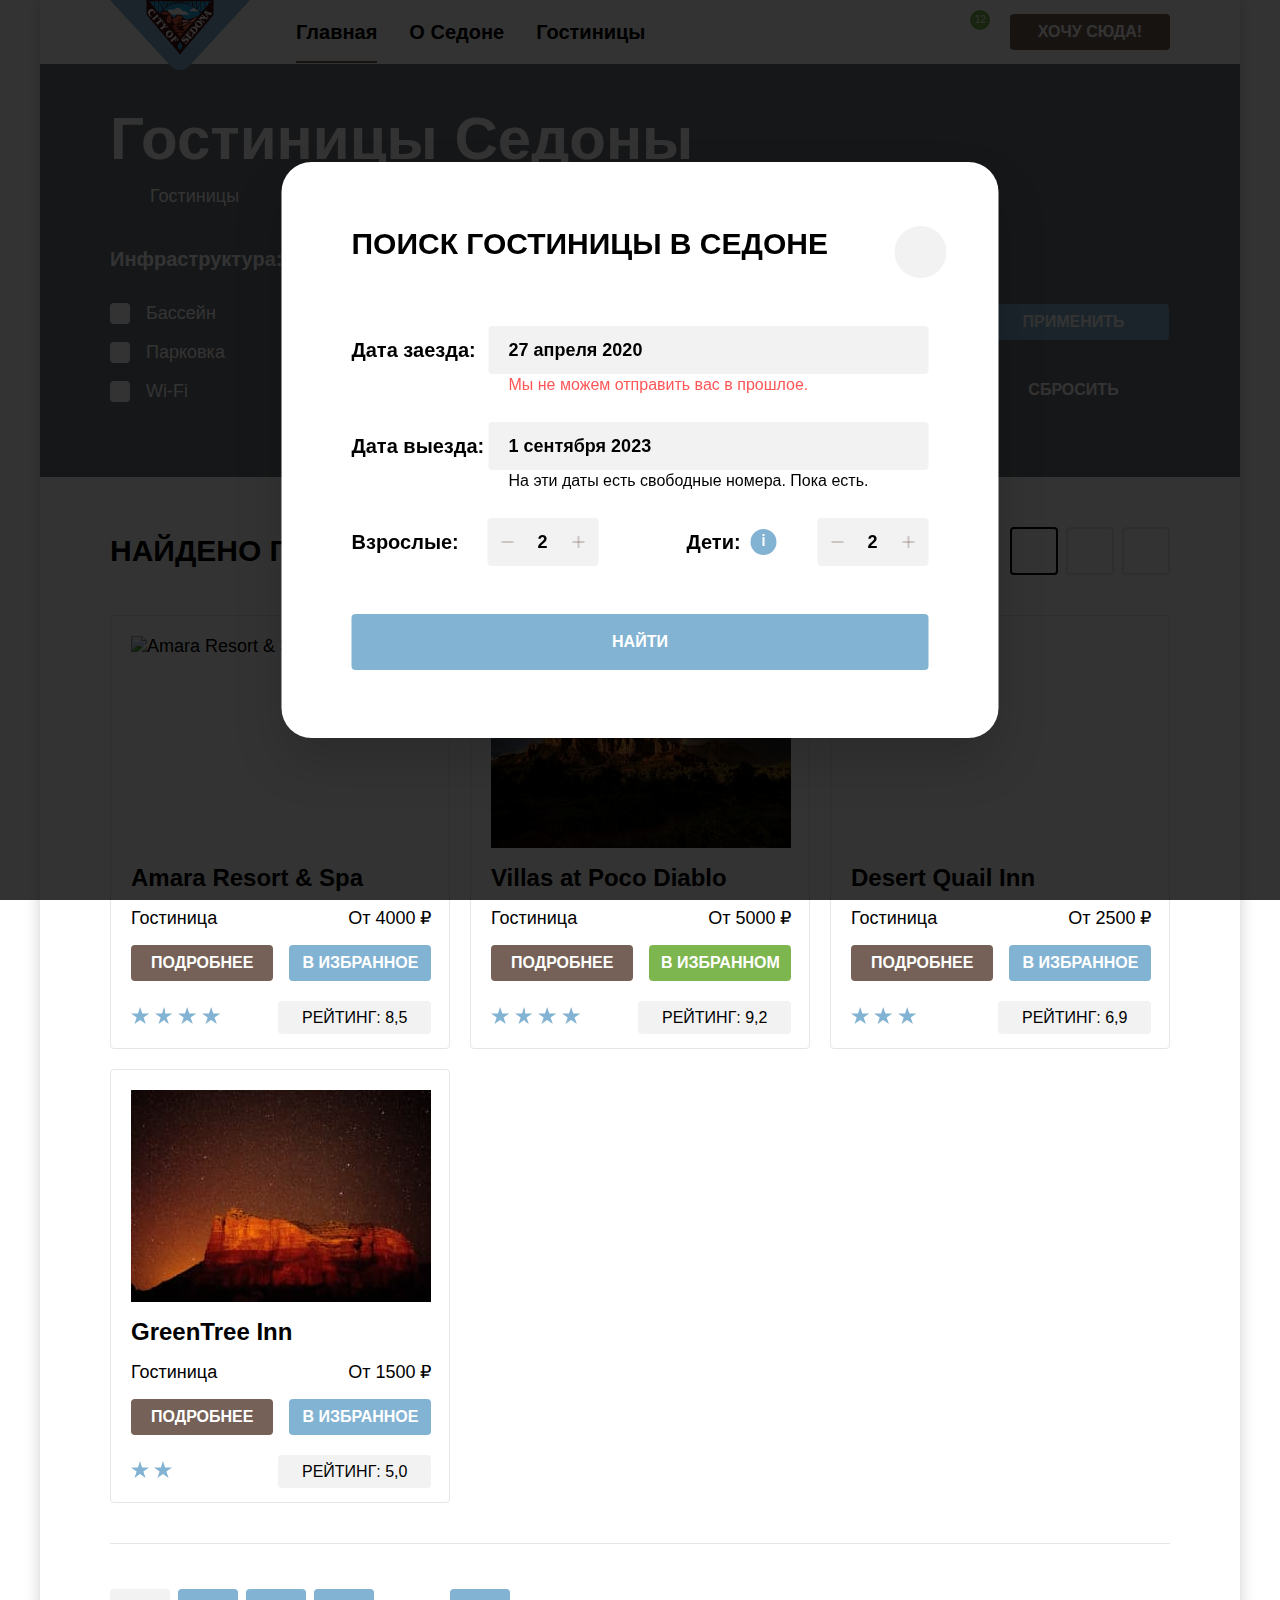
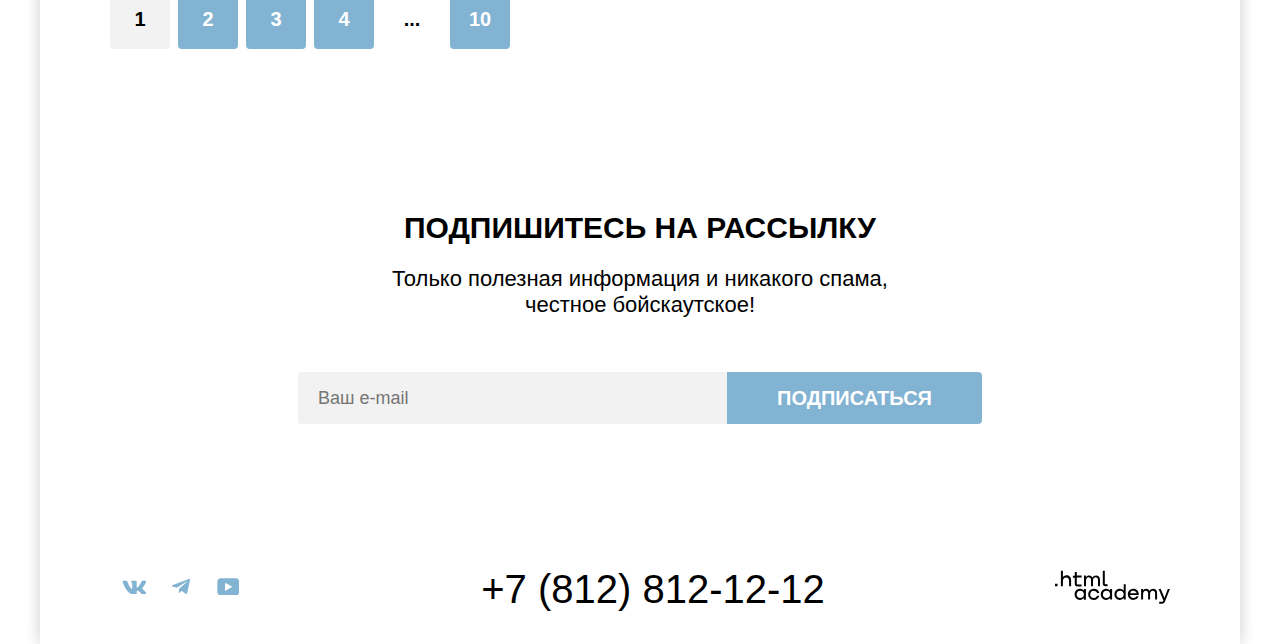
==== commit 5f2cc1d7: "rework project (Pixel Perfect)" ====
--- a/catalog.html
+++ b/catalog.html
@@ -15,16 +15,16 @@
         <nav class="navigation">
             <ul class="navigation-list">
                 <li class="navigation-item">
-                    <a href="index.html" class="navigation-link"><span>Главная</span></a>
-                </li>
-                <li class="navigation-item">
-                    <a href="#" class="navigation-link"><span>О седоне</span></a>
-                </li>
-                <li class="navigation-item">
-                    <a href="catalog.html" class="navigation-link navigation-link-current"><span>Гостиницы</span></a>
+                    <a href="index.html" class="navigation-link navigation-link-current">Главная</a>
+                </li>
+                <li class="navigation-item">
+                    <a href="#" class="navigation-link">О седоне</a>
+                </li>
+                <li class="navigation-item">
+                    <a href="catalog.html" class="navigation-link">Гостиницы</a>
                 </li>
             </ul>
-            <ul class="navigation-list navigation-user">
+            <ul class="navigation-user">
                 <li class="navigation-item">
                     <a href="#" class="navigation-link search-icon">
                         <span class="visually-hidden">Поиск</span>
@@ -34,6 +34,7 @@
                 <li class="navigation-item">
                     <a href="#" class="navigation-link favorite-icon">
                         <span class="visually-hidden">Избранное</span>
+                        <span class="favorite-counter">12</span>
                         <!--<img src="images/icons/favorites.svg" width="20" height="20" alt="Избранное">-->
                     </a>
                 </li>
@@ -69,7 +70,7 @@
                 </label>
                     </div>
                     <div class="hotel-filter-housing-type">
-                        <p class="hotel-filter-group-title">Тип жилья:</p>
+                        <p class="hotel-filter-group-title">Тип Жилья:</p>
                         <label class="control">
                   <input type="radio" name="hosting-type" value="hotel" id="hotel" class="control-input" checked>Гостиница
                 </label>
@@ -85,20 +86,22 @@
                     <p class="hotel-filter-group-title">Стоимость, ₽:</p>
                     <div class="range">
                         <div class="range-inputs-wrapper">
-                            <label for="min-price" class="range-label">
-                              <input type="number" name="min-price" id="min-price" class="range-input">
+                            <label for="min-price" class="range-label min-price">
+                              <input type="number" name="min-price" id="min-price" class="range-input" value="0">
                             </label>
-                            <label for="max-price" class="range-label">
-                              <input type="number" name="max-price" id="max-price" class="range-input">
+                            <label for="max-price" class="range-label max-price">
+                              <input type="number" name="max-price" id="max-price" class="range-input" value="9000">
                             </label>
                         </div>
                         <div class="range-line">
-                            <button type="button" class="min-price-toggle">
+                            <div class="range-active" style="width: 226px; left: 0;">
+                                <button type="button" class="range-toggle min-toggle" style="left:0">
                           <span class="visually-hidden">Изменить минимальную цену.</span>
                         </button>
-                            <button type="button" class="max-price-toggle">
+                                <button type="button" class="range-toggle max-toggle" style="right:0">
                           <span class="visually-hidden">Изменить максимальную цену.</span>
                         </button>
+                            </div>
                             <div class="range-not-active">
                             </div>
                         </div>
@@ -147,7 +150,7 @@
                     <!-- <div class="hotel-ietem-raiting-wrapper"> -->
                     <span class="visually-hidden">Четырех-звёздочный отель</span>
                     <!-- <img src="#" alt="Четыре звезды" class="hotel-stars"> -->
-                    <p class="hotel-raiting four-stars">Рейтинг: 8,5</p>
+                    <p class="hotel-raiting four-stars"><span>Рейтинг: 8,5</span></p>
                     <!-- </div> -->
                 </section>
                 <section class="hotel-catalog-item">
@@ -164,7 +167,7 @@
                     <!-- <div class="hotel-ietem-raiting-wrapper"> -->
                     <span class="visually-hidden">Четырех-звёздочный отель</span>
                     <!-- <img src="#" alt="Четыре звезды" class="hotel-stars"> -->
-                    <p class="hotel-raiting four-stars">Рейтинг: 9,2</p>
+                    <p class="hotel-raiting four-stars"><span>Рейтинг: 9,2</span></p>
                     <!-- </div> -->
                 </section>
                 <section class="hotel-catalog-item">
@@ -181,7 +184,7 @@
                     <!-- <div class="hotel-ietem-raiting-wrapper"> -->
                     <span class="visually-hidden">Трёх-звёздочный отель</span>
                     <!-- <img src="#" alt="Три звезды" class="hotel-stars"> -->
-                    <p class="hotel-raiting three-stars">Рейтинг: 6,9</p>
+                    <p class="hotel-raiting three-stars"><span>Рейтинг: 6,9</span></p>
                     <!-- </div> -->
                 </section>
                 <section class="hotel-catalog-item">
@@ -198,7 +201,7 @@
                     <!-- <div class="hotel-ietem-raiting-wrapper"> -->
                     <span class="visually-hidden">Двух-звёздочный отель</span>
                     <!--<img src="#" alt="Две звезды" class="hotel-stars">-->
-                    <p class="hotel-raiting two-stars">Рейтинг: 5,0</p>
+                    <p class="hotel-raiting two-stars"><span>Рейтинг: 5,0</span></p>
                     <!-- </div> -->
                 </section>
 
@@ -227,26 +230,80 @@
             <a href="https://vk.com/htmlacademy" class="button-social">
                 <!-- <img src="images/icons/social-vk.png" width="24" height="14" alt="Вконтакте"> -->
                 <span class="visually-hidden">Вконтакте</span>
-                <svg width="24" height="14" fill="none" xmlns="http://www.w3.org/2000/svg"><path fill-rule="evenodd" clip-rule="evenodd" d="M24.116 1.804c.166-.546 0-.948-.795-.948h-2.625c-.668 0-.976.347-1.143.73 0 0-1.335 3.196-3.226 5.272-.612.602-.89.793-1.224.793-.167 0-.418-.19-.418-.738V1.804c0-.656-.184-.948-.74-.948H9.817c-.417 0-.668.304-.668.593 0 .621.946.765 1.043 2.513V7.76c0 .833-.153.984-.487.984-.89 0-3.055-3.21-4.34-6.885-.249-.715-.5-1.003-1.172-1.003H1.566c-.75 0-.9.347-.9.73 0 .682.89 4.07 4.145 8.551 2.17 3.06 5.225 4.72 8.008 4.72 1.67 0 1.875-.369 1.875-1.004V11.54c0-.737.158-.884.687-.884.39 0 1.057.192 2.615 1.667 1.78 1.75 2.073 2.533 3.075 2.533h2.625c.75 0 1.126-.368.91-1.096-.238-.724-1.088-1.775-2.215-3.022-.612-.71-1.53-1.475-1.809-1.858-.389-.49-.278-.71 0-1.147 0 0 3.2-4.426 3.533-5.929h.001Z" fill="#83B3D3"/></svg>
+                <svg aria-hidden="true" focusable="false" width="24" height="14" fill="none" xmlns="http://www.w3.org/2000/svg"><path fill-rule="evenodd" clip-rule="evenodd" d="M24.116 1.804c.166-.546 0-.948-.795-.948h-2.625c-.668 0-.976.347-1.143.73 0 0-1.335 3.196-3.226 5.272-.612.602-.89.793-1.224.793-.167 0-.418-.19-.418-.738V1.804c0-.656-.184-.948-.74-.948H9.817c-.417 0-.668.304-.668.593 0 .621.946.765 1.043 2.513V7.76c0 .833-.153.984-.487.984-.89 0-3.055-3.21-4.34-6.885-.249-.715-.5-1.003-1.172-1.003H1.566c-.75 0-.9.347-.9.73 0 .682.89 4.07 4.145 8.551 2.17 3.06 5.225 4.72 8.008 4.72 1.67 0 1.875-.369 1.875-1.004V11.54c0-.737.158-.884.687-.884.39 0 1.057.192 2.615 1.667 1.78 1.75 2.073 2.533 3.075 2.533h2.625c.75 0 1.126-.368.91-1.096-.238-.724-1.088-1.775-2.215-3.022-.612-.71-1.53-1.475-1.809-1.858-.389-.49-.278-.71 0-1.147 0 0 3.2-4.426 3.533-5.929h.001Z" fill="#83B3D3"/></svg>
             </a>
             <a href="https://t.me/htmlacademy" class="button-social">
                 <!-- <img src="images/icons/social-telegramm.svg" width="18" height="16" alt="Телеграмм"> -->
                 <span class="visually-hidden">Телеграмм</span>
-                <svg width="18" height="16" fill="none" xmlns="http://www.w3.org/2000/svg"><path d="M16.79.96.84 7.1c-1.09.44-1.08 1.05-.2 1.32l4.1 1.28 9.47-5.98c.44-.27.85-.13.52.17l-7.68 6.93-.28 4.22c.41 0 .6-.2.83-.41l1.99-1.94 4.13 3.06c.77.42 1.31.2 1.5-.71l2.72-12.8c.28-1.1-.43-1.61-1.16-1.28Z" fill="#83B3D3"/></svg>
+                <svg aria-hidden="true" focusable="false" width="18" height="16" fill="none" xmlns="http://www.w3.org/2000/svg"><path d="M16.79.96.84 7.1c-1.09.44-1.08 1.05-.2 1.32l4.1 1.28 9.47-5.98c.44-.27.85-.13.52.17l-7.68 6.93-.28 4.22c.41 0 .6-.2.83-.41l1.99-1.94 4.13 3.06c.77.42 1.31.2 1.5-.71l2.72-12.8c.28-1.1-.43-1.61-1.16-1.28Z" fill="#83B3D3"/></svg>
             </a>
             <a href="https://www.youtube.com/user/htmlacademyru" class="button-social">
                 <!-- <img src="images/icons/social-youtube.svg" width="22" height="17" alt="Youtube"> -->
                 <span class="visually-hidden">Youtube</span>
-                <svg width="22" height="17" fill="none" xmlns="http://www.w3.org/2000/svg"><path d="M18.94.356H3.507C1.647.356.333 1.95.333 3.756V13.85c0 1.913 1.314 3.506 3.174 3.506H19.16c1.642 0 3.174-1.593 3.174-3.4v-10.2c-.219-1.806-1.532-3.4-3.393-3.4ZM7.995 12.894V4.819l7.333 4.037-7.333 4.038Z" fill="#83B3D3"/></svg>
+                <svg aria-hidden="true" focusable="false" width="22" height="17" fill="none" xmlns="http://www.w3.org/2000/svg"><path d="M18.94.356H3.507C1.647.356.333 1.95.333 3.756V13.85c0 1.913 1.314 3.506 3.174 3.506H19.16c1.642 0 3.174-1.593 3.174-3.4v-10.2c-.219-1.806-1.532-3.4-3.393-3.4ZM7.995 12.894V4.819l7.333 4.037-7.333 4.038Z" fill="#83B3D3"/></svg>
             </a>
         </div>
         <a class="footer-contacts-address-phone" href="tel:+78128121212">+7 (812) 812-12-12</a>
         <a href="https://htmlacademy.ru/" class="htmlacademy">
             <!-- <img class="footer-logo-image" src="images/logos/logo_htmlacademy.svg" width="115" height="33" alt="HTMLacademy"> -->
             <span class="visually-hidden">HTML Academy</span>
-            <svg width="115" height="34" fill="none" xmlns="http://www.w3.org/2000/svg"><path d="M0 13.7v2.6h2.5v-2.6H0ZM11.6 5.3C10 5.3 8.8 6 8 7h-.1V.8h-2v15.5h2V11c0-2 1.3-3.6 3.3-3.6 1.8 0 2.9 1.4 2.9 3.2v5.7h2v-6c.1-3-1.8-5-4.5-5ZM26.6 5.6h-4.8V2h-2v3.8h-1.9v2h1.9v6c0 1.7 1 2.7 2.7 2.7h4.1v-2h-3.7c-.7 0-1.1-.4-1.1-1V7.5h4.8v-2ZM41.1 5.4c-1.6 0-2.9.8-3.5 2.1h-.1a3.7 3.7 0 0 0-3.4-2c-1.4 0-2.5.7-3.1 1.7h-.1V5.6H29v10.6h2v-5.4c0-2 1-3.5 2.6-3.5 1.5 0 2.4 1 2.4 2.6v6.3h2v-5.6c0-2.4 1.4-3.3 2.6-3.3 1.5 0 2.4 1 2.4 2.6v6.3h2V9.7c.1-2.5-1.4-4.3-3.9-4.3ZM47.8 13.5c0 1.7 1 2.7 2.8 2.7h2v-2h-1.7c-.7 0-1.1-.4-1.1-1V.7h-2v12.7ZM28.9 20.5a4.9 4.9 0 0 0-3.9-1.8c-3.1 0-5.4 2.3-5.4 5.6S21.9 30 25 30c1.8 0 3-.8 3.8-1.9h.1v1.6h2V19h-2v1.5ZM25.3 28a3.5 3.5 0 0 1-3.6-3.6c0-2 1.4-3.6 3.6-3.6s3.6 1.6 3.6 3.6-1.4 3.6-3.6 3.6ZM44.2 22.8c-.5-2.4-2.6-4-5.4-4a5.4 5.4 0 0 0-5.6 5.5c0 3.1 2.2 5.6 5.6 5.6 2.8 0 4.9-1.8 5.4-4.2h-2.1a3.4 3.4 0 0 1-3.3 2.3 3.5 3.5 0 0 1-3.6-3.6c0-2 1.4-3.6 3.6-3.6 1.6 0 2.8 1 3.3 2.2h2.1v-.2ZM55.1 20.5a4.9 4.9 0 0 0-3.9-1.8c-3.1 0-5.4 2.3-5.4 5.6s2.3 5.6 5.4 5.6c1.8 0 3-.8 3.8-1.9h.1v1.6h2V19h-2v1.5ZM51.5 28a3.5 3.5 0 0 1-3.6-3.6c0-2 1.4-3.6 3.6-3.6s3.6 1.6 3.6 3.6-1.5 3.6-3.6 3.6ZM68.7 20.6a5 5 0 0 0-3.9-1.9c-3.1 0-5.4 2.3-5.4 5.6s2.2 5.6 5.4 5.6c1.7 0 3-.8 3.8-1.8h.1v1.5h2V14.2h-2v6.4ZM65.1 28a3.5 3.5 0 0 1-3.6-3.6c0-2 1.4-3.6 3.6-3.6s3.6 1.6 3.6 3.6c-.1 2-1.5 3.6-3.6 3.6ZM78.3 18.7a5.4 5.4 0 0 0-5.5 5.6c0 3 2.1 5.6 5.5 5.6 2.5 0 4.5-1.3 5.2-3.6h-2.1c-.5 1-1.6 1.6-3 1.6-1.9 0-3.3-1.3-3.4-2.9h8.8c.2-3.6-2-6.3-5.5-6.3Zm0 2c1.7 0 3 1 3.3 2.5h-6.5a3.2 3.2 0 0 1 3.2-2.6ZM98.2 18.7a4 4 0 0 0-3.6 2h-.1c-.6-1.2-1.8-2-3.4-2-1.4 0-2.5.7-3.1 1.8V19h-1.9v10.6h2v-5.4c0-2 1-3.4 2.6-3.5 1.5 0 2.4 1 2.4 2.6v6.3h2V24c0-2.4 1.4-3.3 2.6-3.3 1.5 0 2.4 1 2.4 2.6v6.3h2v-6.5c.1-2.6-1.4-4.4-3.9-4.4ZM109.4 27.8l-3.6-8.9h-2.2l4.8 11.6c-.3 1-.7 1.2-1.7 1.2h-2.5v2h2.5c1.8 0 2.8-.8 3.5-2.6l4.7-12.2h-2.1l-3.4 9Z" fill="#000"/></svg>
+            <svg aria-hidden="true" focusable="false" width="115" height="34" fill="none" xmlns="http://www.w3.org/2000/svg"><path d="M0 13.7v2.6h2.5v-2.6H0ZM11.6 5.3C10 5.3 8.8 6 8 7h-.1V.8h-2v15.5h2V11c0-2 1.3-3.6 3.3-3.6 1.8 0 2.9 1.4 2.9 3.2v5.7h2v-6c.1-3-1.8-5-4.5-5ZM26.6 5.6h-4.8V2h-2v3.8h-1.9v2h1.9v6c0 1.7 1 2.7 2.7 2.7h4.1v-2h-3.7c-.7 0-1.1-.4-1.1-1V7.5h4.8v-2ZM41.1 5.4c-1.6 0-2.9.8-3.5 2.1h-.1a3.7 3.7 0 0 0-3.4-2c-1.4 0-2.5.7-3.1 1.7h-.1V5.6H29v10.6h2v-5.4c0-2 1-3.5 2.6-3.5 1.5 0 2.4 1 2.4 2.6v6.3h2v-5.6c0-2.4 1.4-3.3 2.6-3.3 1.5 0 2.4 1 2.4 2.6v6.3h2V9.7c.1-2.5-1.4-4.3-3.9-4.3ZM47.8 13.5c0 1.7 1 2.7 2.8 2.7h2v-2h-1.7c-.7 0-1.1-.4-1.1-1V.7h-2v12.7ZM28.9 20.5a4.9 4.9 0 0 0-3.9-1.8c-3.1 0-5.4 2.3-5.4 5.6S21.9 30 25 30c1.8 0 3-.8 3.8-1.9h.1v1.6h2V19h-2v1.5ZM25.3 28a3.5 3.5 0 0 1-3.6-3.6c0-2 1.4-3.6 3.6-3.6s3.6 1.6 3.6 3.6-1.4 3.6-3.6 3.6ZM44.2 22.8c-.5-2.4-2.6-4-5.4-4a5.4 5.4 0 0 0-5.6 5.5c0 3.1 2.2 5.6 5.6 5.6 2.8 0 4.9-1.8 5.4-4.2h-2.1a3.4 3.4 0 0 1-3.3 2.3 3.5 3.5 0 0 1-3.6-3.6c0-2 1.4-3.6 3.6-3.6 1.6 0 2.8 1 3.3 2.2h2.1v-.2ZM55.1 20.5a4.9 4.9 0 0 0-3.9-1.8c-3.1 0-5.4 2.3-5.4 5.6s2.3 5.6 5.4 5.6c1.8 0 3-.8 3.8-1.9h.1v1.6h2V19h-2v1.5ZM51.5 28a3.5 3.5 0 0 1-3.6-3.6c0-2 1.4-3.6 3.6-3.6s3.6 1.6 3.6 3.6-1.5 3.6-3.6 3.6ZM68.7 20.6a5 5 0 0 0-3.9-1.9c-3.1 0-5.4 2.3-5.4 5.6s2.2 5.6 5.4 5.6c1.7 0 3-.8 3.8-1.8h.1v1.5h2V14.2h-2v6.4ZM65.1 28a3.5 3.5 0 0 1-3.6-3.6c0-2 1.4-3.6 3.6-3.6s3.6 1.6 3.6 3.6c-.1 2-1.5 3.6-3.6 3.6ZM78.3 18.7a5.4 5.4 0 0 0-5.5 5.6c0 3 2.1 5.6 5.5 5.6 2.5 0 4.5-1.3 5.2-3.6h-2.1c-.5 1-1.6 1.6-3 1.6-1.9 0-3.3-1.3-3.4-2.9h8.8c.2-3.6-2-6.3-5.5-6.3Zm0 2c1.7 0 3 1 3.3 2.5h-6.5a3.2 3.2 0 0 1 3.2-2.6ZM98.2 18.7a4 4 0 0 0-3.6 2h-.1c-.6-1.2-1.8-2-3.4-2-1.4 0-2.5.7-3.1 1.8V19h-1.9v10.6h2v-5.4c0-2 1-3.4 2.6-3.5 1.5 0 2.4 1 2.4 2.6v6.3h2V24c0-2.4 1.4-3.3 2.6-3.3 1.5 0 2.4 1 2.4 2.6v6.3h2v-6.5c.1-2.6-1.4-4.4-3.9-4.4ZM109.4 27.8l-3.6-8.9h-2.2l4.8 11.6c-.3 1-.7 1.2-1.7 1.2h-2.5v2h2.5c1.8 0 2.8-.8 3.5-2.6l4.7-12.2h-2.1l-3.4 9Z" fill="#000"/></svg>
         </a>
     </footer>
+    <div class="modal-conainer">
+        <div class="modal modal-search">
+            <h2 class="modal-search-form-title">Поиск гостиницы в Седоне</h2>
+            <form class="modal-search-form" method="post">
+                <button type="button" class="modal-close-button">
+                  <span class="visually-hidden">Закрыть</span>
+                </button>
+                <label for="chill-start" class="modal-search-form-label">Дата заезда:
+                  <span class="modal-input-wrapper">
+                    <input type="text" name="chill-start" id="chill-start" value="27 апреля 2020" class="modal-input" required>
+                    <span class="modal-input-bottom-text warning">Мы не можем отправить вас в прошлое.</span>
+                  </span>
+            </label>
+                <label for="chill-end" class="modal-search-form-label">Дата выезда:
+                  <span class="modal-input-wrapper">
+                    <input type="text" name="chill-end" id="chill-end"  value="1 сентября 2023" class="modal-input" required>
+                    <span class="modal-input-bottom-text">На эти даты есть свободные номера. Пока есть.</span>
+                  </span>
+            </label>
+                <div class="maodal-people-wrapper">
+                    <label for="modal-people-adult" class="modal-people-label">Взрослые:
+                      <div class="range-input counter">
+                        <button type="button" class="counter-button button-minus">
+                          <span class="visually-hidden">Убрать</span>
+                        </button>
+                        <input type="number" name="modal-people-adult" id="modal-people-adult" class="range-input pepole-number" value="2" min="1" required>
+                        <button type="button" class="counter-button button-plus">
+                          <span class="visually-hidden">Добавить</span>
+                        </button>
+                      </div>
+                    </label>
+                    <label for="modal-people-child" class="modal-people-label">Дети:
+                      <span class="tooltip">
+                        <button class="tooltip-toggle" type="button" role="tooltip" id="tooltip-label-date">
+                          <svg width="20" height="20" viewBox="0 0 20 20" fill="currentColor" xmlns="http://www.w3.org/2000/svg" class="tooltip-icon"><path fill-rule="evenodd" clip-rule="evenodd" d="M9 4h2v2H9V4Zm2 12H9V7h2v9Z"/></svg>
+                        </button>
+                        <div class="tooltip-box">Укажите количество детей, которые будут с вами, возраст которых от 6 до 18 лет. Дети до 6 лет размещаются бесплатно.
+                        </div>
+                      </span>
+                      <div class="counter">
+                        <button type="button" class="counter-button button-minus">
+                          <span class="visually-hidden">Убрать</span>
+                        </button>
+                      <input type="number" name="modal-people-child" id="modal-people-child" class="range-input pepole-number" value="2" min="0" required>
+                        <button type="button" class="counter-button button-plus">
+                          <span class="visually-hidden">Добавить</span>
+                        </button>
+                      </div>
+                    </label>
+                </div>
+                <button type="submit" class="button modal-search-form-submit button-blue">Найти</button>
+            </form>
+        </div>
+    </div>
 </body>
 
 </html>
--- a/css/style.css
+++ b/css/style.css
@@ -90,6 +90,8 @@
 
 .food::before {
     content: "";
+    position: absolute;
+    top: 76px;
     background: url(../images/advantages-food.png) no-repeat center;
     background-size: contain;
     width: 75px;
@@ -99,6 +101,8 @@
 
 .housing::before {
     content: "";
+    position: absolute;
+    top: 76px;
     background: url(../images/advantages-housing.png) no-repeat center;
     background-size: contain;
     width: 75px;
@@ -108,6 +112,8 @@
 
 .souvenir::before {
     content: "";
+    position: absolute;
+    top: 76px;
     background: url(../images/advantages-souvenir.png) no-repeat center;
     background-size: contain;
     width: 75px;
@@ -136,6 +142,17 @@
     background: rgba(0, 0, 0, 0.3);
 }
 
+
+/*for Pixel Perfect*/
+
+.advantages-title:not(.stroke) {
+    /*for Pixel Perfect*/
+    padding-top: 116px;
+    /*for Pixel Perfect*/
+    margin-bottom: 30px;
+    /*for Pixel Perfect*/
+}
+
 .advantages-description {
     text-align: center;
     margin: 0;
@@ -143,6 +160,8 @@
 
 .features-description {
     margin: 0;
+    margin-top: 30px;
+    /*for Pixel Perfect*/
 }
 
 .subsribe-title {
@@ -164,7 +183,7 @@
 
 .footer-contacts-address-phone:hover,
 .footer-contacts-address-phone:focus {
-    outline: none;
+    /*  outline: none; */
     color: #756157;
 }
 
@@ -223,6 +242,7 @@
     border: none;
     border-radius: 4px;
     text-align: center;
+    font-family: inherit;
     font-weight: 700;
     font-size: 16px;
     line-height: 20px;
@@ -232,7 +252,7 @@
 .button:hover,
 .button:focus {
     background-color: #615048;
-    outline: none;
+    /* outline: none; */
 }
 
 .button:active {
@@ -263,7 +283,7 @@
     font-weight: 700;
     font-size: 20px;
     line-height: 36px;
-    /* min-width: 282px; */
+    font-family: inherit;
 }
 
 .button-blue {
@@ -274,7 +294,7 @@
 .button-blue:hover,
 .button-blue:focus {
     background-color: #68A2CA;
-    outline: none;
+    /* outline: none; */
 }
 
 .button-blue:active {
@@ -294,7 +314,7 @@
 .button-green:hover,
 .button-green:focus {
     background-color: #6C9E42;
-    outline: none;
+    /* outline: none; */
 }
 
 .button-green:active {
@@ -395,9 +415,10 @@
     text-align: center;
 }
 
-.button-social:focus {
+
+/* .button-social:focus {
     outline: none;
-}
+} */
 
 .button-social:hover path,
 .button-social:focus path {
@@ -417,14 +438,11 @@
 }
 
 .hotel-filter .control {
-    /* position: relative; */
     appearance: none;
-    /* margin: 0;
-margin-right: 16px; */
-    display: flex;
-    margin-bottom: 16px;
-    /* font-size: 18px;
-line-height: 23px; */
+    display: flex;
+    /* margin-bottom: 16px; */
+    margin-bottom: 18px;
+    /*For Pixex Perfect*/
 }
 
 .hotel-filter .control:hover,
@@ -484,7 +502,7 @@
 .pagination-link:hover,
 .pagination-link:focus {
     background: #68A2CA;
-    outline: none;
+    /* outline: none; */
 }
 
 .pagination-link:active {
@@ -496,14 +514,14 @@
 .pagination-link-curent:active,
 .pagination-link-curent:focus {
     background: #f2f2f2;
-    outline: none;
+    /*  outline: none; */
 }
 
 .pagination-dots:hover,
 .pagination-dots:active,
 .pagination-dots:focus {
     background: none;
-    outline: none;
+    /* outline: none; */
 }
 
 
@@ -525,7 +543,7 @@
     display: flex;
     height: 64px;
     z-index: 1;
-    padding-left: 60px;
+    padding-left: 70px;
 }
 
 .navigation {
@@ -552,6 +570,8 @@
     flex-wrap: wrap;
     align-items: center;
     margin-left: auto;
+    margin: 0;
+    padding: 0;
 }
 
 .navigation-user>li {
@@ -567,11 +587,16 @@
 
 .search-icon::before {
     display: block;
+    position: absolute;
     content: ' ';
     background: url(../images/icons/search.svg) no-repeat;
     height: 20px;
     width: 20px;
-    margin-right: auto;
+    top: 0;
+    bottom: 0;
+    right: 0;
+    left: 0;
+    margin: auto;
 }
 
 .favorite-icon {
@@ -586,12 +611,15 @@
     background: url(../images/icons/favorites.svg) no-repeat;
     height: 20px;
     width: 20px;
-    margin-right: auto;
-}
-
-.favorite-icon::after {
-    display: block;
-    content: '12';
+    top: 0;
+    bottom: 0;
+    right: 0;
+    left: 0;
+    margin: auto;
+}
+
+.favorite-counter {
+    display: block;
     color: #ffffff;
     width: 20px;
     height: 20px;
@@ -612,27 +640,29 @@
     font-weight: 700;
     font-size: 20px;
     line-height: 24px;
-    /* identical to box height, or 120% */
     text-transform: capitalize;
     position: relative;
 }
 
-.navigation-link:hover span {
-    padding-bottom: 18px;
-    border-bottom: 2px solid #756257;
-    box-sizing: border-box;
-}
-
-.navigation-link:active span {
-    padding-bottom: 18px;
-    border-bottom: 2px solid #756257;
-    box-sizing: border-box;
-}
-
-.navigation-link-current span {
-    padding-bottom: 18px;
-    border-bottom: 2px solid #756257;
-    box-sizing: border-box;
+.navigation-list .navigation-link:hover::before,
+.navigation-list .navigation-link:active::before {
+    position: absolute;
+    right: 16px;
+    bottom: 0;
+    left: 16px;
+    height: 2px;
+    background-color: #756257;
+    content: "";
+}
+
+.navigation-link-current::before {
+    position: absolute;
+    right: 16px;
+    bottom: 0;
+    left: 16px;
+    height: 2px;
+    background-color: #756257;
+    content: "";
 }
 
 
@@ -667,13 +697,14 @@
     text-align: center;
 }
 
-.footer-contacts-address-phone:focus {
+
+/* .footer-contacts-address-phone:focus {
     outline: none;
 }
 
 .htmlacademy:focus {
     outline: none;
-}
+} */
 
 .htmlacademy:hover path,
 .htmlacademy:focus path {
@@ -808,15 +839,19 @@
 .features-container {
     display: flex;
     flex-direction: column;
-    justify-content: center;
-    text-align: center;
-    margin: 0;
+    /* justify-content: center;  for Pixel Perfext*/
+    text-align: center;
+    margin: auto;
+    margin-top: 92px;
+    /* row-gap: 62px; for Pixel Perfext*/
+    /* margin: auto; for Pixel Perfext*/
     padding: 0 85px;
 }
 
 .features-title {
     margin: 0;
-    margin-bottom: 62px;
+    margin-bottom: 30px;
+    /*for Pixel Perfect*/
     position: relative;
 }
 
@@ -838,12 +873,12 @@
     display: flex;
     list-style: none;
     padding: 0;
-    background-color: rgba(131, 179, 211, 0.12);
+    background-color: #ffffff;
     margin: 0;
 }
 
 .advantages--darck {
-    background-color: rgba(131, 179, 211, 0.2);
+    background-color: #F0F5F9
 }
 
 .advantages-item {
@@ -856,6 +891,10 @@
     text-align: center;
     padding: 0 85px;
     position: relative;
+    box-sizing: border-box;
+    /*for Pixel Perfect*/
+    padding-bottom: 18px;
+    /*for Pixel Perfect*/
 }
 
 .action {
@@ -893,7 +932,7 @@
     font-size: 22px;
     line-height: 26px;
     margin: 0;
-    margin-bottom: 51px;
+    margin-bottom: 54px;
 }
 
 .subscribe-email {
@@ -904,6 +943,7 @@
     border: none;
     border-radius: 4px 0 0 4px;
     background-color: #F2F2F2;
+    font-family: inherit;
     font-weight: 400;
     font-size: 18px;
     line-height: 24px;
@@ -917,7 +957,9 @@
     background: #6F7279 url(../images/backgrounds/filter-background.jpg) no-repeat center center;
     background-size: cover;
     padding: 0 70px;
-    padding-top: 30px;
+    /*padding-top: 30px; */
+    padding-top: 36px;
+    /*for Pixel Perfect*/
     min-height: 377px;
 }
 
@@ -981,6 +1023,10 @@
     align-items: center;
     margin-top: 50px;
     margin-bottom: 40px;
+}
+
+.hotel-filter-cost .hotel-filter-group-title {
+    margin-bottom: 20px;
 }
 
 .hotel-catalog-sort {
@@ -997,7 +1043,7 @@
     font-weight: 400;
     font-size: 18px;
     line-height: 21px;
-    /*  background: url(../images/icons/arrow-down.svg) no-repeat 95% center; */
+    font-family: inherit;
 }
 
 .hotel-filter-group-title {
@@ -1006,44 +1052,125 @@
 
 .range-inputs-wrapper {
     display: flex;
-}
-
-.range {
-    display: flex;
-    flex-wrap: wrap;
-}
-
-.range-label .range-input {
-    width: 143px;
-    min-height: 48px;
+    margin-bottom: 36px;
+    color: #000000;
     font-weight: 700;
     font-size: 18px;
     line-height: 24px;
-    padding: 0;
+}
+
+.range-label {
+    position: relative;
+}
+
+.range-label::after {
+    position: absolute;
+    right: 20px;
+    top: 50%;
+    transform: translateY(-50%);
+    color: #aaaaaa;
+}
+
+.range-label.min-price::after {
+    content: 'от';
+}
+
+.range-label.max-price::after {
+    content: 'до';
+}
+
+.range-label .range-input {
+    position: relative;
+    width: 143px;
+    height: 48px;
+    font-weight: 700;
+    font-size: 18px;
+    line-height: 24px;
+    padding: 12px 20px;
+    padding-right: 40px;
     border: none;
-    border-radius: 4px 0px 0px 4px;
+    border-radius: 4px 0 0 4px;
+    box-sizing: border-box;
+}
+
+.range-label .range-input:focus-visible {
+    box-shadow: inset 0 0 0 3px #83b3d3;
+    outline: none;
+}
+
+.range-label .range-input:active {
+    box-shadow: inset 0 0 0 3px #000000;
 }
 
 .range-label+.range-label .range-input {
-    border-radius: 0px 4px 4px 0px;
+    border-radius: 0 4px 4px 0;
     margin-left: 2px;
 }
 
 .hotel-group-control {
-    /*     margin-left: 70px;
-    min-width: 191px; */
     display: flex;
     flex-direction: column;
-    justify-content: end;
-}
-
-.range-input:hover,
+    gap: 32px;
+}
+
+.range {
+    display: flex;
+    flex-wrap: wrap;
+}
+
+.range-line {
+    position: relative;
+    width: 100%;
+}
+
+.range-not-active {
+    position: relative;
+    height: 4px;
+    margin-bottom: 16px;
+    background-color: #787B7A;
+}
+
+.range-active {
+    position: absolute;
+    top: 0;
+    z-index: 1;
+    width: 122px;
+    height: 4px;
+    background-color: #ffffff;
+}
+
+.range-toggle {
+    position: absolute;
+    top: -8px;
+    background-color: #ffffff;
+    border: 0;
+    border-radius: 5px;
+    width: 20px;
+    height: 20px;
+}
+
+.range-input::-webkit-outer-spin-button,
+.range-input::-webkit-inner-spin-button {
+    appearance: none;
+    margin: 0;
+}
+
+.range-toggle:focus-visible {
+    box-shadow: 0 0 0 3px #83B3D3;
+    outline: none;
+}
+
+.range-toggle:active {
+    box-shadow: 0 0 0 2px #83B3D3;
+    outline: none;
+}
+
+
+/* .range-input:hover,
 .range-input:active,
 .range-input:focus {
     outline: none;
-}
-
-.range-line {}
+} */
 
 
 /* .hotel-catalog-sort::before {
@@ -1071,17 +1198,6 @@
     color: rgba(0, 0, 0, 0.3);
     border: 2px solid rgba(0, 0, 0, 0.3);
 }
-
-
-/* .hotel-catalog-sort::before{
-  content: '';
-  background: url(../images/icons/arrow-down.svg);
-  width: 12px;
-  height: 8px;
-  position: absolute;
-  right: 0;
-
-} */
 
 .hotel-sort-wrapper {
     display: flex;
@@ -1110,7 +1226,9 @@
     border-radius: 4px;
     display: grid;
     grid-template-columns: 1fr 1fr;
-    gap: 20px 16px;
+    /* gap: 20px 16px; */
+    gap: 16px;
+    /*For Pixex Perfect*/
     padding: 20px;
 }
 
@@ -1182,6 +1300,20 @@
     margin: 0;
     position: relative;
     text-align: end;
+    margin-top: 10px;
+    /*For Pixex Perfect*/
+}
+
+.hotel-raiting span {
+    background-color: #F2F2F2;
+    padding: 8px 24px;
+    border-radius: 4px;
+    text-transform: uppercase;
+    font-weight: 400;
+    font-size: 16px;
+    line-height: 20px;
+    font-family: inherit;
+    box-sizing: border-box;
 }
 
 .hotel-raiting::before {
@@ -1197,6 +1329,20 @@
     top: 0;
 }
 
+
+/* .hotel-raiting::after {
+  display: block;
+  content: ' ';
+  background: url(../images/icons/star.svg) repeat-x;
+  background-repeat: space;
+  min-height: 20px;
+  width: 20px;
+  margin-right: auto;
+  position: absolute;
+  left: 0;
+  top: 0;
+} */
+
 .two-stars::before {
     width: 41px;
 }
@@ -1215,9 +1361,12 @@
 
 .pagination {
     display: flex;
-    padding-top: 40px;
+    /* padding-top: 40px; */
+    padding-top: 45px;
+    /*For Pixex Perfect*/
     margin-top: 40px;
     border-top: 1px solid #E6E6E6;
+    margin-bottom: 60px;
 }
 
 .pagination-link {
@@ -1282,5 +1431,247 @@
     height: 12px;
 }
 
+.modal-conainer {
+    position: fixed;
+    top: 0;
+    left: 0;
+    display: flex;
+    width: 100%;
+    height: 100%;
+    background-color: rgba(0, 0, 0, 0.8);
+    z-index: 2;
+    /* display: none; */
+}
+
+.modal {
+    width: 717px;
+    min-height: 576px;
+    padding: 64px 70px;
+    position: fixed;
+    top: 50%;
+    left: 50%;
+    transform: translate(-50%, -50%);
+    background: #FFFFFF;
+    box-shadow: 0 25px 50px rgba(0, 0, 0, 0.15);
+    border-radius: 30px;
+    font-weight: 700;
+    font-size: 20px;
+    line-height: 24px;
+    box-sizing: border-box;
+    /* display: none; */
+}
+
+.modal-search-form {
+    margin-top: 64px;
+    display: grid;
+    row-gap: 48px;
+}
+
+.modal-search-form-title {
+    font-weight: 700;
+    font-size: 30px;
+    line-height: 36px;
+    margin: 0;
+}
+
+.modal-search-form-label {
+    display: flex;
+    justify-content: space-between;
+    align-items: center;
+}
+
+.modal-input {
+    font-weight: inherit;
+    font-size: 18px;
+    line-height: inherit;
+    background-color: #F2F2F2;
+    border-radius: 4px;
+    padding: 12px 20px;
+    border: none;
+    box-sizing: border-box;
+    width: 100%;
+    position: relative;
+}
+
+.modal-input::after {
+    content: '';
+    width: 20px;
+    height: 20px;
+    position: absolute;
+    right: 20px;
+    top: 50%;
+    transform: translateY(-50%);
+    background: url(../images/icons/calendar.svg) no-repeat;
+}
+
+.modal-input-wrapper {
+    /*  position: relative; */
+    flex-grow: 1;
+    max-width: 440px;
+}
+
+.modal-input-bottom-text {
+    position: absolute;
+    display: flex;
+    flex-wrap: wrap;
+    font-weight: 400;
+    font-size: 16px;
+    line-height: 21px;
+    margin-left: 20px;
+}
+
+.modal-close-button {
+    position: absolute;
+    padding: 0;
+    top: 64px;
+    right: 52px;
+    width: 52px;
+    height: 52px;
+    border-radius: 50%;
+    border: none;
+    background: #F2F2F2 url("../images/icons/close.svg") center no-repeat;
+    cursor: pointer;
+}
+
+.modal-close-button:hover {
+    background-color: #E6E6E6;
+}
+
+.modal-close-button:active {
+    opacity: 0.3;
+}
+
+.modal-close-button:focus-visible {
+    background-color: #E6E6E6;
+    box-shadow: 0 0 0 2px #83B3D3;
+    outline: none;
+}
+
+.maodal-people-wrapper {
+    display: flex;
+    justify-content: space-between;
+}
+
+.counter {
+    display: flex;
+    background-color: #F2F2F2;
+    border-radius: 4px;
+    margin-left: auto;
+}
+
+.pepole-number {
+    padding: 14px 10px;
+    width: 31px;
+    box-sizing: border-box;
+    border: none;
+    background: none;
+    font-weight: 700;
+    font-size: 18px;
+    line-height: 20px;
+    /* background-color: #F2F2F2; */
+}
+
+.counter-button {
+    width: 40px;
+    border: none;
+    background: none;
+    position: relative;
+}
+
+.counter-button:before {
+    position: absolute;
+    top: 50%;
+    left: 50%;
+    transform: translate(-50%, -50%);
+    width: 12px;
+    height: 2px;
+    background-color: rgba(117, 97, 87, 0.3);
+    content: "";
+}
+
+.button-plus::after {
+    position: absolute;
+    top: 50%;
+    left: 50%;
+    transform: translate(-50%, -50%) rotate(90deg);
+    width: 12px;
+    height: 2px;
+    background-color: rgba(117, 97, 87, 0.3);
+    ;
+    content: "";
+}
+
+.modal-people-label {
+    display: flex;
+    align-items: center;
+    width: 247px;
+    height: 48px;
+}
+
+.modal-people-label+.modal-people-label {
+    width: 242px;
+}
+
+.modal-people-label+.modal-people-label span {
+    position: relative;
+    display: block;
+}
+
+.tooltip {
+    position: absolute;
+    margin-left: 10px;
+}
+
+.tooltip-toggle {
+    cursor: help;
+    width: 26px;
+    height: 26px;
+    color: #ffffff;
+    background-color: #83B3D3;
+    border-radius: 50%;
+    box-sizing: border-box;
+    border: none;
+    padding: 0;
+    position: relative;
+}
+
+.tooltip-box {
+    position: absolute;
+    top: 41px;
+    left: 50%;
+    transform: translateX(-50%);
+    color: #ffffff;
+    width: 256px;
+    min-height: 141px;
+    background-color: #333333;
+    border-radius: 10px;
+    padding: 15px 18px 18px 22px;
+    box-sizing: border-box;
+    font-weight: 400;
+    font-size: 16px;
+    line-height: 20px;
+    display: none;
+}
+
+.tooltip-box::before {
+    content: '';
+    position: absolute;
+    top: -9px;
+    left: 50%;
+    transform: translateX(-50%);
+    width: 19px;
+    height: 9px;
+    background: url(../images/icons/tolip-triangle.svg) no-repeat;
+}
+
+.tooltip-toggle:hover+.tooltip-box,
+.tooltip-toggle:focus+.tooltip-box {
+    display: block;
+}
+
+.modal-search-form-submit {
+    padding: 18px 0;
+}
+
 
 /*END BLOKS*/
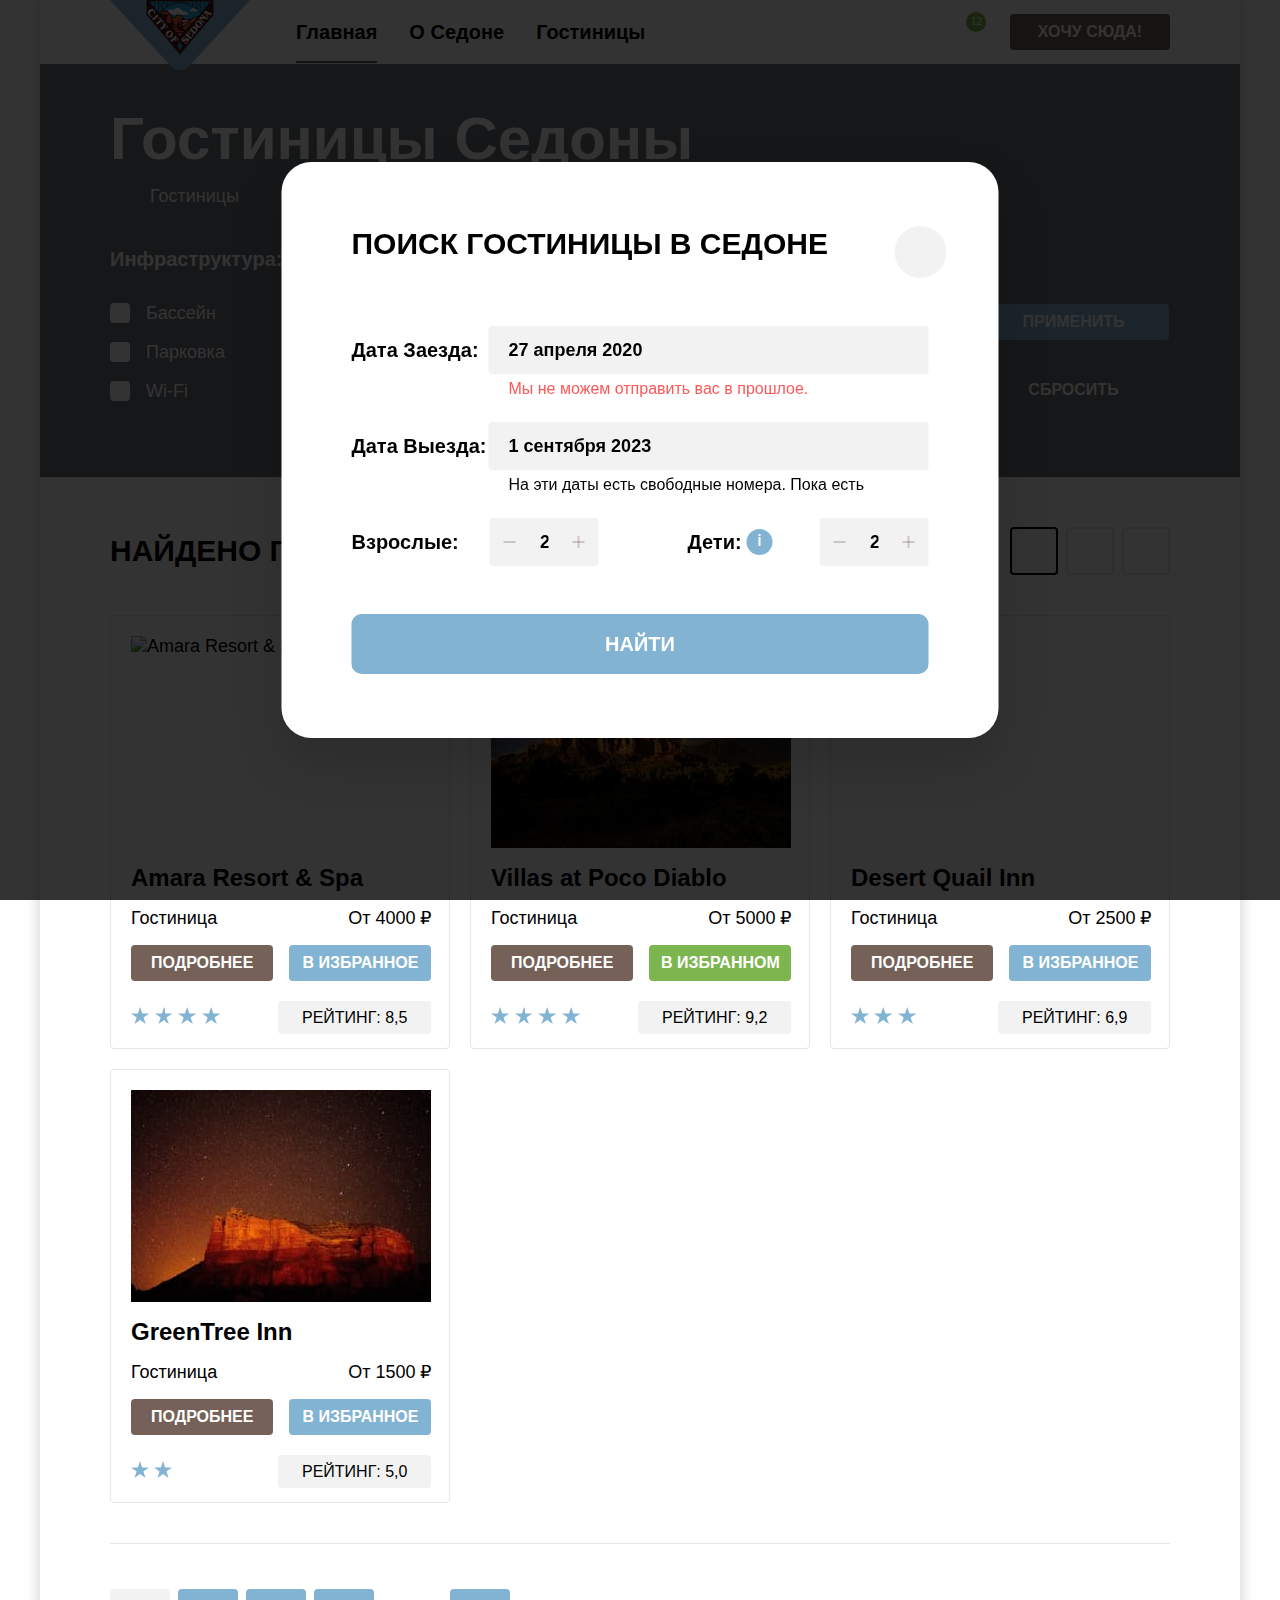
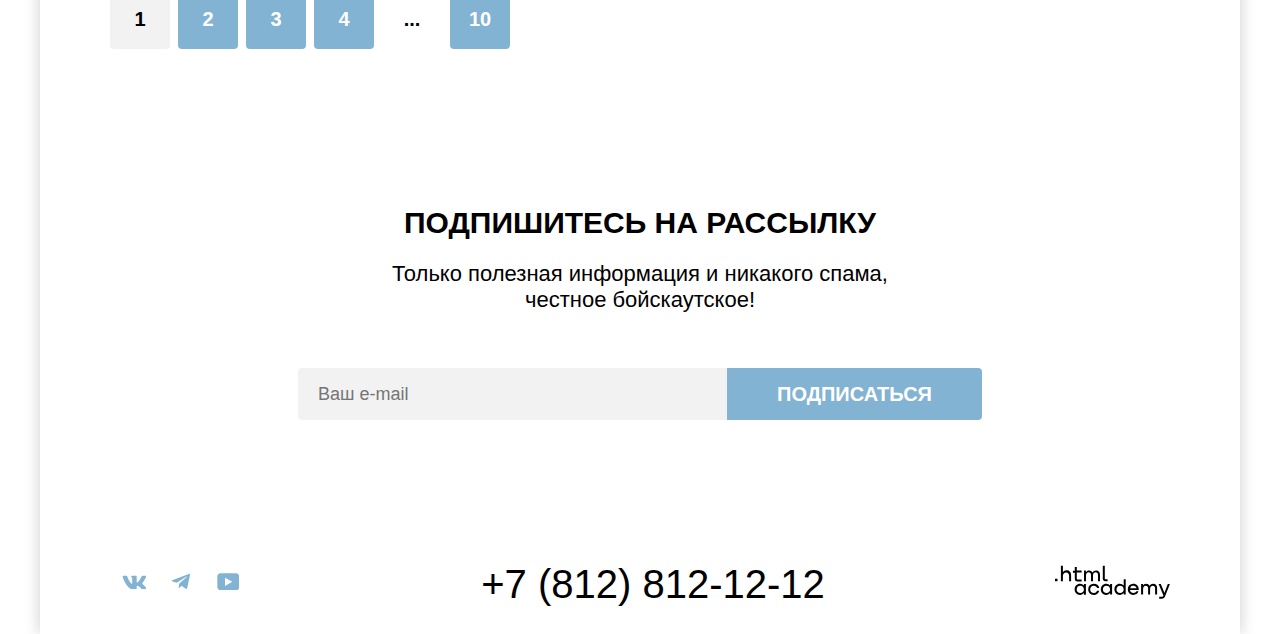
==== commit 67e9191a: "rework css and forms" ====
--- a/catalog.html
+++ b/catalog.html
@@ -4,42 +4,42 @@
 <head>
     <meta charset="utf-8">
     <title>Каталог</title>
+    <link rel="icon" href="favicon.ico">
+    <!-- 32×32 -->
     <link rel="stylesheet" href="css/style.css">
 </head>
 
 <body>
     <header class="main-header">
         <a class="navigation-logo" href="index.html">
-            <img src="images/logos/logo.png" width="140" height="70" alt="Логотип 'СЕДОНА'" class="logo-image">
+            <img class="logo-image" src="images/logos/logo.png" width="140" height="70" alt="Логотип 'СЕДОНА'">
         </a>
         <nav class="navigation">
             <ul class="navigation-list">
                 <li class="navigation-item">
-                    <a href="index.html" class="navigation-link navigation-link-current">Главная</a>
-                </li>
-                <li class="navigation-item">
-                    <a href="#" class="navigation-link">О седоне</a>
-                </li>
-                <li class="navigation-item">
-                    <a href="catalog.html" class="navigation-link">Гостиницы</a>
+                    <a class="navigation-link navigation-link-current" href="index.html">Главная</a>
+                </li>
+                <li class="navigation-item">
+                    <a class="navigation-link" href="#">О седоне</a>
+                </li>
+                <li class="navigation-item">
+                    <a class="navigation-link" href="catalog.html">Гостиницы</a>
                 </li>
             </ul>
             <ul class="navigation-user">
                 <li class="navigation-item">
-                    <a href="#" class="navigation-link search-icon">
+                    <a class="navigation-link search-icon" href="#">
                         <span class="visually-hidden">Поиск</span>
-                        <!--<img src="images/icons/search.svg" width="20" height="20" alt="Поиск">-->
                     </a>
                 </li>
                 <li class="navigation-item">
-                    <a href="#" class="navigation-link favorite-icon">
+                    <a class="navigation-link favorite-icon" href="#">
                         <span class="visually-hidden">Избранное</span>
                         <span class="favorite-counter">12</span>
-                        <!--<img src="images/icons/favorites.svg" width="20" height="20" alt="Избранное">-->
                     </a>
                 </li>
                 <li class="navigation-item">
-                    <button type="button" class="button button-buy">Хочу сюда!</button>
+                    <button class="button button-buy" type="button">Хочу сюда!</button>
                 </li>
             </ul>
         </nav>
@@ -49,36 +49,35 @@
         <header class="inner-header light-text">
             <h1 class="inner-header-title">Гостиницы Седоны</h1>
             <div class="bredcrumbs">
-                <a href="index.html" class="bradcrumbs-link bradcrumbs-home">
+                <a class="bradcrumbs-link bradcrumbs-home" href="index.html">
                     <span class="visually-hidden">Поиск</span>
                 </a>
-                <!-- <img src="images/icons/home.svg" width="12" height="12" alt="Домой" class="bradcrumbs-home"> -->
                 <a class="bradcrumbs-link">Гостиницы</a>
             </div>
-            <form action="https://echo.htmlacademy.ru/" class="hotel-filter" method="post">
+            <form class="hotel-filter" action="https://echo.htmlacademy.ru/" method="post">
                 <div class="hotel-filter-wrap">
                     <div class="hotel-filter-infrastructure">
                         <p class="hotel-filter-group-title">Инфраструктура:</p>
                         <label class="control">
-                  <input type="checkbox" name="pool" id="pool" class="control-input" checked>Бассейн
-                </label>
-                        <label class="control">
-                  <input type="checkbox" name="parking" id="parking" class="control-input" checked>Парковка
-                </label>
-                        <label class="control">
-                  <input type="checkbox" name="wi-fi" id="wi-fi" class="control-input">Wi-Fi
+                  <input class="control-input" type="checkbox" name="pool" id="pool" checked>Бассейн
+                </label>
+                        <label class="control">
+                  <input class="control-input" type="checkbox" name="parking" id="parking" checked>Парковка
+                </label>
+                        <label class="control">
+                  <input class="control-input" type="checkbox" name="wi-fi" id="wi-fi">Wi-Fi
                 </label>
                     </div>
                     <div class="hotel-filter-housing-type">
                         <p class="hotel-filter-group-title">Тип Жилья:</p>
                         <label class="control">
-                  <input type="radio" name="hosting-type" value="hotel" id="hotel" class="control-input" checked>Гостиница
-                </label>
-                        <label class="control">
-                  <input type="radio" name="hosting-type" value="motel" id="motel" class="control-input">Мотель
-                </label>
-                        <label class="control">
-                  <input type="radio" name="hosting-type" value="apartments" id="apartments" class="control-input">Апартаменты
+                  <input class="control-input" type="radio" name="hosting-type" value="hotel" id="hotel" checked>Гостиница
+                </label>
+                        <label class="control">
+                  <input class="control-input" type="radio" name="hosting-type" value="motel" id="motel" >Мотель
+                </label>
+                        <label class="control">
+                  <input class="control-input" type="radio" name="hosting-type" value="apartments" id="apartments">Апартаменты
                 </label>
                     </div>
                 </div>
@@ -86,19 +85,19 @@
                     <p class="hotel-filter-group-title">Стоимость, ₽:</p>
                     <div class="range">
                         <div class="range-inputs-wrapper">
-                            <label for="min-price" class="range-label min-price">
-                              <input type="number" name="min-price" id="min-price" class="range-input" value="0">
+                            <label class="range-label min-price" for="min-price">
+                              <input class="range-input" type="number" name="min-price" id="min-price" value="0">
                             </label>
-                            <label for="max-price" class="range-label max-price">
-                              <input type="number" name="max-price" id="max-price" class="range-input" value="9000">
+                            <label class="range-label max-price" for="max-price">
+                              <input class="range-input" type="number" name="max-price" id="max-price" value="9000">
                             </label>
                         </div>
                         <div class="range-line">
                             <div class="range-active" style="width: 226px; left: 0;">
-                                <button type="button" class="range-toggle min-toggle" style="left:0">
+                                <button class="range-toggle min-toggle" type="button" style="left:0">
                           <span class="visually-hidden">Изменить минимальную цену.</span>
                         </button>
-                                <button type="button" class="range-toggle max-toggle" style="right:0">
+                                <button class="range-toggle max-toggle" type="button" style="right:0">
                           <span class="visually-hidden">Изменить максимальную цену.</span>
                         </button>
                             </div>
@@ -118,18 +117,18 @@
                 <p class="hotel-catalog-title">Найдено гостиниц: <span>38</span></p>
                 <div class="hotel-sort-wrapper">
                     <select class="hotel-catalog-sort" aria-label="Сортировка">
-              <option value="cheap">Сначала дешёвое</option>
+              <option value="cheap">Сначала дешевые</option>
               <option value="expensive">Сначала дорогое</option>
               <option value="popular">Сначала популярное</option>
         </select>
                     <div class="view-wrapper">
-                        <a href="#" class="button button-sort button-sort--active button-cards">
+                        <a class="button button-sort button-sort--active button-cards" href="#">
                             <span class="visually-hidden">Показать карточки</span>
                         </a>
-                        <a href="#" class="button button-sort button-slideshow">
+                        <a class="button button-sort button-slideshow" href="#">
                             <span class="visually-hidden">Показать друг под ругом</span>
                         </a>
-                        <a href="#" class="button button-sort button-list">
+                        <a class="button button-sort button-list" href="#">
                             <span class="visually-hidden">Показать списком</span>
                         </a>
                     </div>
@@ -139,80 +138,52 @@
                 <section class="hotel-catalog-item">
                     <h2 class="hotel-item-title">Amara Resort &amp; Spa</h2>
                     <img src="images/photos/hotel-arma-resot-and-spa.jpg" width="300" height="212" alt="Amara Resort & Spa">
-                    <!-- <div class="hotel-cost"> -->
                     <p class="hotel-item-description">Гостиница</p>
                     <p class="hotel-item-price">От 4000 ₽</p>
-                    <!-- </div> -->
-                    <!-- <div class="hotel-ietem-buttons-wrapper"> -->
-                    <a href="#" class="button hotel-item-more">Подробнее</a>
-                    <a href="#" class="button button-blue">В избранное</a>
-                    <!-- </div> -->
-                    <!-- <div class="hotel-ietem-raiting-wrapper"> -->
+                    <a class="button hotel-item-more" href="#">Подробнее</a>
+                    <a class="button button-blue" href="#">В избранное</a>
                     <span class="visually-hidden">Четырех-звёздочный отель</span>
-                    <!-- <img src="#" alt="Четыре звезды" class="hotel-stars"> -->
                     <p class="hotel-raiting four-stars"><span>Рейтинг: 8,5</span></p>
-                    <!-- </div> -->
                 </section>
                 <section class="hotel-catalog-item">
                     <h2 class="hotel-item-title">Villas at Poco Diablo</h2>
                     <img src="images/photos/hotel-villas-poco-diablo.jpg" width="300" height="212" alt="Villas at Poco Diablo">
-                    <!-- <div class="hotel-cost"> -->
                     <p class="hotel-item-description">Гостиница</p>
                     <p class="hotel-item-price">От 5000 ₽</p>
-                    <!-- </div> -->
-                    <!-- <div class="hotel-ietem-buttons-wrapper"> -->
-                    <a href="#" class="button hotel-item-more">Подробнее</a>
-                    <a href="#" class="button button-green">В избранном</a>
-                    <!--  </div> -->
-                    <!-- <div class="hotel-ietem-raiting-wrapper"> -->
+                    <a class="button hotel-item-more" href="#">Подробнее</a>
+                    <a class="button button-green" href="#">В избранном</a>
                     <span class="visually-hidden">Четырех-звёздочный отель</span>
-                    <!-- <img src="#" alt="Четыре звезды" class="hotel-stars"> -->
                     <p class="hotel-raiting four-stars"><span>Рейтинг: 9,2</span></p>
-                    <!-- </div> -->
                 </section>
                 <section class="hotel-catalog-item">
                     <h2 class="hotel-item-title">Desert Quail Inn</h2>
                     <img src="images/photos/hotel-desert-quail-inn.jpg" width="300" height="212" alt="Desert Quail Inn">
-                    <!-- <div class="hotel-cost"> -->
                     <p class="hotel-item-description">Гостиница</p>
                     <p class="hotel-item-price">От 2500 ₽</p>
-                    <!-- </div> -->
-                    <!-- <div class="hotel-ietem-buttons-wrapper"> -->
-                    <a href="#" class="button hotel-item-more">Подробнее</a>
-                    <a href="#" class="button button-blue">В избранное</a>
-                    <!-- </div> -->
-                    <!-- <div class="hotel-ietem-raiting-wrapper"> -->
+                    <a class="button hotel-item-more" href="#">Подробнее</a>
+                    <a class="button button-blue" href="#">В избранное</a>
                     <span class="visually-hidden">Трёх-звёздочный отель</span>
-                    <!-- <img src="#" alt="Три звезды" class="hotel-stars"> -->
                     <p class="hotel-raiting three-stars"><span>Рейтинг: 6,9</span></p>
-                    <!-- </div> -->
                 </section>
                 <section class="hotel-catalog-item">
                     <h2 class="hotel-item-title">GreenTree Inn</h2>
                     <img src="images/photos/hotel-green-tree-inn.jpg" width="300" height="212" alt="GreenTree Inn">
-                    <!-- <div class="hotel-cost"> -->
                     <p class="hotel-item-description">Гостиница</p>
                     <p class="hotel-item-price">От 1500 ₽</p>
-                    <!-- </div> -->
-                    <!-- <div class="hotel-ietem-buttons-wrapper"> -->
-                    <a href="#" class="button hotel-item-more">Подробнее</a>
-                    <a href="#" class="button button-blue">В избранное</a>
-                    <!-- </div> -->
-                    <!-- <div class="hotel-ietem-raiting-wrapper"> -->
+                    <a class="button hotel-item-more" href="#">Подробнее</a>
+                    <a class="button button-blue" href="#">В избранное</a>
                     <span class="visually-hidden">Двух-звёздочный отель</span>
-                    <!--<img src="#" alt="Две звезды" class="hotel-stars">-->
                     <p class="hotel-raiting two-stars"><span>Рейтинг: 5,0</span></p>
-                    <!-- </div> -->
                 </section>
 
             </div>
             <div class="pagination container">
-                <a href="#" class="pagination-link pagination-link-curent">1</a>
-                <a href="#" class="pagination-link">2</a>
-                <a href="#" class="pagination-link">3</a>
-                <a href="#" class="pagination-link">4</a>
-                <a href="#" class="pagination-link pagination-dots">...</a>
-                <a href="#" class="pagination-link">10</a>
+                <a class="pagination-link pagination-link-curent" href="#">1</a>
+                <a class="pagination-link" href="#">2</a>
+                <a class="pagination-link" href="#">3</a>
+                <a class="pagination-link" href="#">4</a>
+                <a class="pagination-link pagination-dots" href="#">...</a>
+                <a class="pagination-link" href="#">10</a>
             </div>
         </div>
     </main>
@@ -220,32 +191,27 @@
         <h2 class="subsribe-title">Подпишитесь на рассылку</h2>
         <p class="subsribe-description">Только полезная информация и никакого спама,<br>честное бойскаутское!</p>
         <div class="subsribe-line">
-            <!--Див для длаьнейшего выравнивания в строку инпута и сабмита-->
             <input type="email" class="subscribe-email" name="subscriber-email" id="subscribe-email" placeholder="Ваш e-mail" required>
             <button class="button subsribe-button button-blue ">Подписаться</button>
         </div>
     </form>
     <footer class="main-footer">
         <div class="footer-social">
-            <a href="https://vk.com/htmlacademy" class="button-social">
-                <!-- <img src="images/icons/social-vk.png" width="24" height="14" alt="Вконтакте"> -->
+            <a class="button-social" href="https://vk.com/htmlacademy">
                 <span class="visually-hidden">Вконтакте</span>
                 <svg aria-hidden="true" focusable="false" width="24" height="14" fill="none" xmlns="http://www.w3.org/2000/svg"><path fill-rule="evenodd" clip-rule="evenodd" d="M24.116 1.804c.166-.546 0-.948-.795-.948h-2.625c-.668 0-.976.347-1.143.73 0 0-1.335 3.196-3.226 5.272-.612.602-.89.793-1.224.793-.167 0-.418-.19-.418-.738V1.804c0-.656-.184-.948-.74-.948H9.817c-.417 0-.668.304-.668.593 0 .621.946.765 1.043 2.513V7.76c0 .833-.153.984-.487.984-.89 0-3.055-3.21-4.34-6.885-.249-.715-.5-1.003-1.172-1.003H1.566c-.75 0-.9.347-.9.73 0 .682.89 4.07 4.145 8.551 2.17 3.06 5.225 4.72 8.008 4.72 1.67 0 1.875-.369 1.875-1.004V11.54c0-.737.158-.884.687-.884.39 0 1.057.192 2.615 1.667 1.78 1.75 2.073 2.533 3.075 2.533h2.625c.75 0 1.126-.368.91-1.096-.238-.724-1.088-1.775-2.215-3.022-.612-.71-1.53-1.475-1.809-1.858-.389-.49-.278-.71 0-1.147 0 0 3.2-4.426 3.533-5.929h.001Z" fill="#83B3D3"/></svg>
             </a>
-            <a href="https://t.me/htmlacademy" class="button-social">
-                <!-- <img src="images/icons/social-telegramm.svg" width="18" height="16" alt="Телеграмм"> -->
+            <a class="button-social" href="https://t.me/htmlacademy">
                 <span class="visually-hidden">Телеграмм</span>
                 <svg aria-hidden="true" focusable="false" width="18" height="16" fill="none" xmlns="http://www.w3.org/2000/svg"><path d="M16.79.96.84 7.1c-1.09.44-1.08 1.05-.2 1.32l4.1 1.28 9.47-5.98c.44-.27.85-.13.52.17l-7.68 6.93-.28 4.22c.41 0 .6-.2.83-.41l1.99-1.94 4.13 3.06c.77.42 1.31.2 1.5-.71l2.72-12.8c.28-1.1-.43-1.61-1.16-1.28Z" fill="#83B3D3"/></svg>
             </a>
-            <a href="https://www.youtube.com/user/htmlacademyru" class="button-social">
-                <!-- <img src="images/icons/social-youtube.svg" width="22" height="17" alt="Youtube"> -->
+            <a class="button-social" href="https://www.youtube.com/user/htmlacademyru">
                 <span class="visually-hidden">Youtube</span>
                 <svg aria-hidden="true" focusable="false" width="22" height="17" fill="none" xmlns="http://www.w3.org/2000/svg"><path d="M18.94.356H3.507C1.647.356.333 1.95.333 3.756V13.85c0 1.913 1.314 3.506 3.174 3.506H19.16c1.642 0 3.174-1.593 3.174-3.4v-10.2c-.219-1.806-1.532-3.4-3.393-3.4ZM7.995 12.894V4.819l7.333 4.037-7.333 4.038Z" fill="#83B3D3"/></svg>
             </a>
         </div>
         <a class="footer-contacts-address-phone" href="tel:+78128121212">+7 (812) 812-12-12</a>
-        <a href="https://htmlacademy.ru/" class="htmlacademy">
-            <!-- <img class="footer-logo-image" src="images/logos/logo_htmlacademy.svg" width="115" height="33" alt="HTMLacademy"> -->
+        <a class="htmlacademy" href="https://htmlacademy.ru/">
             <span class="visually-hidden">HTML Academy</span>
             <svg aria-hidden="true" focusable="false" width="115" height="34" fill="none" xmlns="http://www.w3.org/2000/svg"><path d="M0 13.7v2.6h2.5v-2.6H0ZM11.6 5.3C10 5.3 8.8 6 8 7h-.1V.8h-2v15.5h2V11c0-2 1.3-3.6 3.3-3.6 1.8 0 2.9 1.4 2.9 3.2v5.7h2v-6c.1-3-1.8-5-4.5-5ZM26.6 5.6h-4.8V2h-2v3.8h-1.9v2h1.9v6c0 1.7 1 2.7 2.7 2.7h4.1v-2h-3.7c-.7 0-1.1-.4-1.1-1V7.5h4.8v-2ZM41.1 5.4c-1.6 0-2.9.8-3.5 2.1h-.1a3.7 3.7 0 0 0-3.4-2c-1.4 0-2.5.7-3.1 1.7h-.1V5.6H29v10.6h2v-5.4c0-2 1-3.5 2.6-3.5 1.5 0 2.4 1 2.4 2.6v6.3h2v-5.6c0-2.4 1.4-3.3 2.6-3.3 1.5 0 2.4 1 2.4 2.6v6.3h2V9.7c.1-2.5-1.4-4.3-3.9-4.3ZM47.8 13.5c0 1.7 1 2.7 2.8 2.7h2v-2h-1.7c-.7 0-1.1-.4-1.1-1V.7h-2v12.7ZM28.9 20.5a4.9 4.9 0 0 0-3.9-1.8c-3.1 0-5.4 2.3-5.4 5.6S21.9 30 25 30c1.8 0 3-.8 3.8-1.9h.1v1.6h2V19h-2v1.5ZM25.3 28a3.5 3.5 0 0 1-3.6-3.6c0-2 1.4-3.6 3.6-3.6s3.6 1.6 3.6 3.6-1.4 3.6-3.6 3.6ZM44.2 22.8c-.5-2.4-2.6-4-5.4-4a5.4 5.4 0 0 0-5.6 5.5c0 3.1 2.2 5.6 5.6 5.6 2.8 0 4.9-1.8 5.4-4.2h-2.1a3.4 3.4 0 0 1-3.3 2.3 3.5 3.5 0 0 1-3.6-3.6c0-2 1.4-3.6 3.6-3.6 1.6 0 2.8 1 3.3 2.2h2.1v-.2ZM55.1 20.5a4.9 4.9 0 0 0-3.9-1.8c-3.1 0-5.4 2.3-5.4 5.6s2.3 5.6 5.4 5.6c1.8 0 3-.8 3.8-1.9h.1v1.6h2V19h-2v1.5ZM51.5 28a3.5 3.5 0 0 1-3.6-3.6c0-2 1.4-3.6 3.6-3.6s3.6 1.6 3.6 3.6-1.5 3.6-3.6 3.6ZM68.7 20.6a5 5 0 0 0-3.9-1.9c-3.1 0-5.4 2.3-5.4 5.6s2.2 5.6 5.4 5.6c1.7 0 3-.8 3.8-1.8h.1v1.5h2V14.2h-2v6.4ZM65.1 28a3.5 3.5 0 0 1-3.6-3.6c0-2 1.4-3.6 3.6-3.6s3.6 1.6 3.6 3.6c-.1 2-1.5 3.6-3.6 3.6ZM78.3 18.7a5.4 5.4 0 0 0-5.5 5.6c0 3 2.1 5.6 5.5 5.6 2.5 0 4.5-1.3 5.2-3.6h-2.1c-.5 1-1.6 1.6-3 1.6-1.9 0-3.3-1.3-3.4-2.9h8.8c.2-3.6-2-6.3-5.5-6.3Zm0 2c1.7 0 3 1 3.3 2.5h-6.5a3.2 3.2 0 0 1 3.2-2.6ZM98.2 18.7a4 4 0 0 0-3.6 2h-.1c-.6-1.2-1.8-2-3.4-2-1.4 0-2.5.7-3.1 1.8V19h-1.9v10.6h2v-5.4c0-2 1-3.4 2.6-3.5 1.5 0 2.4 1 2.4 2.6v6.3h2V24c0-2.4 1.4-3.3 2.6-3.3 1.5 0 2.4 1 2.4 2.6v6.3h2v-6.5c.1-2.6-1.4-4.4-3.9-4.4ZM109.4 27.8l-3.6-8.9h-2.2l4.8 11.6c-.3 1-.7 1.2-1.7 1.2h-2.5v2h2.5c1.8 0 2.8-.8 3.5-2.6l4.7-12.2h-2.1l-3.4 9Z" fill="#000"/></svg>
         </a>
@@ -253,54 +219,66 @@
     <div class="modal-conainer">
         <div class="modal modal-search">
             <h2 class="modal-search-form-title">Поиск гостиницы в Седоне</h2>
-            <form class="modal-search-form" method="post">
-                <button type="button" class="modal-close-button">
+            <form class="modal-search-form" action="https://echo.htmlacademy.ru/" method="post">
+                <button class="modal-close-button" type="button">
                   <span class="visually-hidden">Закрыть</span>
                 </button>
-                <label for="chill-start" class="modal-search-form-label">Дата заезда:
-                  <span class="modal-input-wrapper">
-                    <input type="text" name="chill-start" id="chill-start" value="27 апреля 2020" class="modal-input" required>
+                <div class="modal-input-wrapper">
+                    <button class="modal-date-select" type="button">
+                    <span class="visually-hidden">Выбрать дату</span>
+                  </button>
+                    <label class="modal-search-form-label" for="chill-start">Дата Заезда:
+                    <input class="modal-input" type="text" name="chill-start" id="chill-start" value="27 апреля 2020" required>
                     <span class="modal-input-bottom-text warning">Мы не можем отправить вас в прошлое.</span>
-                  </span>
-            </label>
-                <label for="chill-end" class="modal-search-form-label">Дата выезда:
-                  <span class="modal-input-wrapper">
-                    <input type="text" name="chill-end" id="chill-end"  value="1 сентября 2023" class="modal-input" required>
-                    <span class="modal-input-bottom-text">На эти даты есть свободные номера. Пока есть.</span>
-                  </span>
-            </label>
+                  </label>
+                </div>
+                <div class="modal-input-wrapper">
+                    <button class="modal-date-select" type="button">
+                  <span class="visually-hidden">Выбрать дату</span>
+                </button>
+                    <label class="modal-search-form-label" for="chill-end">Дата Выезда:
+                    <input class="modal-input" type="text" name="chill-end" id="chill-end"  value="1 сентября 2023" required>
+                  <span class="modal-input-bottom-text">На эти даты есть свободные номера. Пока есть</span>
+                </label>
+                </div>
                 <div class="maodal-people-wrapper">
-                    <label for="modal-people-adult" class="modal-people-label">Взрослые:
-                      <div class="range-input counter">
-                        <button type="button" class="counter-button button-minus">
-                          <span class="visually-hidden">Убрать</span>
-                        </button>
-                        <input type="number" name="modal-people-adult" id="modal-people-adult" class="range-input pepole-number" value="2" min="1" required>
-                        <button type="button" class="counter-button button-plus">
-                          <span class="visually-hidden">Добавить</span>
-                        </button>
-                      </div>
+                    <div class="modal-people-input">
+                        <label class="modal-people-label" for="people-adult">Взрослые:
+                      <input class="range-input pepole-number" type="number" name="people-adult" id="modal-people-adult" value="2" min="1" max="9" required>
                     </label>
-                    <label for="modal-people-child" class="modal-people-label">Дети:
-                      <span class="tooltip">
-                        <button class="tooltip-toggle" type="button" role="tooltip" id="tooltip-label-date">
-                          <svg width="20" height="20" viewBox="0 0 20 20" fill="currentColor" xmlns="http://www.w3.org/2000/svg" class="tooltip-icon"><path fill-rule="evenodd" clip-rule="evenodd" d="M9 4h2v2H9V4Zm2 12H9V7h2v9Z"/></svg>
-                        </button>
-                        <div class="tooltip-box">Укажите количество детей, которые будут с вами, возраст которых от 6 до 18 лет. Дети до 6 лет размещаются бесплатно.
-                        </div>
-                      </span>
-                      <div class="counter">
-                        <button type="button" class="counter-button button-minus">
-                          <span class="visually-hidden">Убрать</span>
-                        </button>
-                      <input type="number" name="modal-people-child" id="modal-people-child" class="range-input pepole-number" value="2" min="0" required>
-                        <button type="button" class="counter-button button-plus">
-                          <span class="visually-hidden">Добавить</span>
-                        </button>
-                      </div>
+                        <div class="range-input counter">
+                            <button type="button" class="counter-button button-minus">
+                        <span class="visually-hidden">Убрать</span>
+                      </button>
+                            <button class="counter-button button-plus" type="button">
+                        <span class="visually-hidden">Добавить</span>
+                      </button>
+                        </div>
+                    </div>
+                    <div class="modal-people-input">
+                        <label class="modal-people-label" for="people-child">Дети:
+                      <input class="range-input pepole-number" type="number" name="people-child" id="modal-people-child" value="2" min="1" max="9" required>
                     </label>
-                </div>
-                <button type="submit" class="button modal-search-form-submit button-blue">Найти</button>
+                        <div class="tooltip">
+                            <button class="tooltip-toggle" type="button" id="tooltip-label-date">
+                        <svg class="tooltip-icon" width="20" height="20" viewBox="0 0 20 20" fill="currentColor" xmlns="http://www.w3.org/2000/svg">
+                          <path fill-rule="evenodd" clip-rule="evenodd" d="M9 4h2v2H9V4Zm2 12H9V7h2v9Z"/>
+                        </svg>
+                      </button>
+                            <div class="tooltip-box">Укажите количество детей, которые будут с вами, возраст которых от 6 до 18 лет. Дети до 6 лет размещаются бесплатно.
+                            </div>
+                        </div>
+                        <div class="range-input counter">
+                            <button type="button" class="counter-button button-minus">
+                        <span class="visually-hidden">Убрать</span>
+                      </button>
+                            <button class="counter-button button-plus" type="button">
+                        <span class="visually-hidden">Добавить</span>
+                      </button>
+                        </div>
+                    </div>
+                </div>
+                <button class="button button-blue modal-search-form-submit" type="submit">Найти</button>
             </form>
         </div>
     </div>
--- a/css/style.css
+++ b/css/style.css
@@ -22,9 +22,15 @@
     line-height: 21px;
     max-width: 1200px;
     margin: 0 auto;
-    display: flex;
+    display: -webkit-box;
+    display: -ms-flexbox;
+    display: flex;
+    -webkit-box-orient: vertical;
+    -webkit-box-direction: normal;
+    -ms-flex-direction: column;
     flex-direction: column;
     min-height: 100%;
+    -webkit-box-shadow: 0 0 15px rgba(0, 0, 0, 0.2);
     box-shadow: 0 0 15px rgba(0, 0, 0, 0.2);
 }
 
@@ -41,6 +47,7 @@
     border: 0;
     padding: 0;
     white-space: nowrap;
+    -webkit-clip-path: inset(100%);
     clip-path: inset(100%);
     clip: rect(0 0 0 0);
     overflow: hidden;
@@ -82,11 +89,6 @@
     margin: 0;
     margin-bottom: 54px;
 }
-
-
-/* .advantages-picture {
-    position: relative;
-} */
 
 .food::before {
     content: "";
@@ -183,7 +185,6 @@
 
 .footer-contacts-address-phone:hover,
 .footer-contacts-address-phone:focus {
-    /*  outline: none; */
     color: #756157;
 }
 
@@ -198,19 +199,6 @@
     text-transform: uppercase;
     margin: 0;
 }
-
-
-/* .features-title {
-    font-weight: 700;
-    font-size: 24px;
-    line-height: 28px;
-}
-
-.advantages-title {
-    font-weight: 700;
-    font-size: 24px;
-    line-height: 28px;
-} */
 
 .light-text {
     color: #fff;
@@ -252,7 +240,6 @@
 .button:hover,
 .button:focus {
     background-color: #615048;
-    /* outline: none; */
 }
 
 .button:active {
@@ -279,6 +266,7 @@
 .button.subsribe-button {
     border-radius: 0 4px 4px 0;
     padding: 8px 50px;
+    -webkit-box-sizing: border-box;
     box-sizing: border-box;
     font-weight: 700;
     font-size: 20px;
@@ -294,7 +282,6 @@
 .button-blue:hover,
 .button-blue:focus {
     background-color: #68A2CA;
-    /* outline: none; */
 }
 
 .button-blue:active {
@@ -314,7 +301,6 @@
 .button-green:hover,
 .button-green:focus {
     background-color: #6C9E42;
-    /* outline: none; */
 }
 
 .button-green:active {
@@ -342,6 +328,7 @@
 .button-transparent:focus {
     background-color: transparent;
     outline: none;
+    -webkit-box-shadow: inset 0 0 0 3px #83B3D3;
     box-shadow: inset 0 0 0 3px #83B3D3;
 }
 
@@ -360,6 +347,7 @@
     border: 2px solid #E5E5E5;
     border-radius: 4px;
     padding: 0;
+    -webkit-box-sizing: border-box;
     box-sizing: border-box;
 }
 
@@ -398,6 +386,7 @@
     background-image: url(../images/icons/sort-mosaic.svg);
     background-repeat: no-repeat;
     background-position: center;
+    margin-left: 8px;
 }
 
 .button-slideshow {
@@ -415,11 +404,6 @@
     text-align: center;
 }
 
-
-/* .button-social:focus {
-    outline: none;
-} */
-
 .button-social:hover path,
 .button-social:focus path {
     fill: #68A2CA;
@@ -438,7 +422,11 @@
 }
 
 .hotel-filter .control {
+    -webkit-appearance: none;
+    -moz-appearance: none;
     appearance: none;
+    display: -webkit-box;
+    display: -ms-flexbox;
     display: flex;
     /* margin-bottom: 16px; */
     margin-bottom: 18px;
@@ -453,16 +441,20 @@
 .hotel-filter input[type="checkbox"]:focus-visible,
 .hotel-filter input[type="radio"]:focus-visible {
     outline: none;
+    -webkit-box-shadow: 0 0 0 3px #83B3D3;
     box-shadow: 0 0 0 3px #83B3D3;
 }
 
 .hotel-filter input[type="checkbox"],
 .hotel-filter input[type="radio"] {
+    -webkit-appearance: none;
+    -moz-appearance: none;
     appearance: none;
     margin: 0;
     margin-right: 16px;
     background: #FFFFFF;
     border-radius: 4px;
+    height: 20px;
 }
 
 .hotel-filter input[type="checkbox"]:before {
@@ -502,7 +494,6 @@
 .pagination-link:hover,
 .pagination-link:focus {
     background: #68A2CA;
-    /* outline: none; */
 }
 
 .pagination-link:active {
@@ -514,14 +505,12 @@
 .pagination-link-curent:active,
 .pagination-link-curent:focus {
     background: #f2f2f2;
-    /*  outline: none; */
 }
 
 .pagination-dots:hover,
 .pagination-dots:active,
 .pagination-dots:focus {
     background: none;
-    /* outline: none; */
 }
 
 
@@ -536,10 +525,14 @@
 }
 
 .main-continer {
+    -webkit-box-flex: 1;
+    -ms-flex-positive: 1;
     flex-grow: 1;
 }
 
 .main-header {
+    display: -webkit-box;
+    display: -ms-flexbox;
     display: flex;
     height: 64px;
     z-index: 1;
@@ -547,9 +540,14 @@
 }
 
 .navigation {
-    display: flex;
-    flex-wrap: wrap;
+    display: -webkit-box;
+    display: -ms-flexbox;
+    display: flex;
+    -webkit-box-pack: justify;
+    -ms-flex-pack: justify;
     justify-content: space-between;
+    -webkit-box-align: center;
+    -ms-flex-align: center;
     align-items: center;
     padding-left: 30px;
     padding-right: 70px;
@@ -558,7 +556,10 @@
 
 .navigation-list {
     list-style: none;
-    display: flex;
+    display: -webkit-box;
+    display: -ms-flexbox;
+    display: flex;
+    -ms-flex-wrap: wrap;
     flex-wrap: wrap;
     margin: 0;
     padding: 0;
@@ -566,8 +567,11 @@
 
 .navigation-user {
     list-style: none;
-    display: flex;
-    flex-wrap: wrap;
+    display: -webkit-box;
+    display: -ms-flexbox;
+    display: flex;
+    -webkit-box-align: center;
+    -ms-flex-align: center;
     align-items: center;
     margin-left: auto;
     margin: 0;
@@ -582,27 +586,34 @@
 .search-icon {
     display: block;
     width: 40px;
+    position: relative;
+    -webkit-box-sizing: border-box;
     box-sizing: border-box;
 }
 
 .search-icon::before {
-    display: block;
     position: absolute;
     content: ' ';
     background: url(../images/icons/search.svg) no-repeat;
     height: 20px;
     width: 20px;
-    top: 0;
+    /* top: 0; */
+    top: 4px;
+    /*For Pixex Perfect*/
     bottom: 0;
     right: 0;
-    left: 0;
+    /* left: 0; */
+    left: 4px;
+    /*For Pixex Perfect*/
     margin: auto;
 }
 
 .favorite-icon {
     display: block;
     width: 40px;
+    -webkit-box-sizing: border-box;
     box-sizing: border-box;
+    position: relative;
 }
 
 .favorite-icon::before {
@@ -611,10 +622,15 @@
     background: url(../images/icons/favorites.svg) no-repeat;
     height: 20px;
     width: 20px;
-    top: 0;
+    position: absolute;
+    /* top: 0; */
+    top: 4px;
+    /*For Pixex Perfect*/
     bottom: 0;
     right: 0;
-    left: 0;
+    /* left: 0; */
+    left: 4px;
+    /*For Pixex Perfect*/
     margin: auto;
 }
 
@@ -624,14 +640,19 @@
     width: 20px;
     height: 20px;
     position: absolute;
-    right: -4px;
-    top: 8px;
+    /* right: -4px;
+  top: 8px; */
+    top: 0;
+    /*For Pixex Perfect*/
+    right: 0;
+    /*For Pixex Perfect*/
     background-color: #7DB54F;
     border-radius: 50%;
     font-weight: 400;
     font-size: 10px;
     line-height: 10px;
     padding: 5px;
+    -webkit-box-sizing: border-box;
     box-sizing: border-box;
 }
 
@@ -665,29 +686,15 @@
     content: "";
 }
 
-
-/*
-.navigation-link:hover::after,
-.navigation-link:active::after {
-    content: '';
-    display: inline;
-    position: absolute;
-    bottom: 0;
-    left: 0;
-    height: 2px;
-    width: 100%;
-    padding: 0 16px;
-    background-color: #756257;
-}
- */
-
-
-/* border-bottom: 2px solid #756257; */
-
 .main-footer {
-    height: 50px;
-    display: flex;
+    display: -webkit-box;
+    display: -ms-flexbox;
+    display: flex;
+    -webkit-box-pack: justify;
+    -ms-flex-pack: justify;
     justify-content: space-between;
+    -webkit-box-align: center;
+    -ms-flex-align: center;
     align-items: center;
     padding: 40px 70px 30px;
 }
@@ -697,15 +704,6 @@
     text-align: center;
 }
 
-
-/* .footer-contacts-address-phone:focus {
-    outline: none;
-}
-
-.htmlacademy:focus {
-    outline: none;
-} */
-
 .htmlacademy:hover path,
 .htmlacademy:focus path {
     fill: #756157;
@@ -716,14 +714,24 @@
 }
 
 .footer-social {
-    display: flex;
+    display: -webkit-box;
+    display: -ms-flexbox;
+    display: flex;
+    -ms-flex-wrap: wrap;
     flex-wrap: wrap;
     max-width: 160px;
 }
 
 .hero {
-    display: flex;
+    display: -webkit-box;
+    display: -ms-flexbox;
+    display: flex;
+    -webkit-box-orient: vertical;
+    -webkit-box-direction: normal;
+    -ms-flex-direction: column;
     flex-direction: column;
+    -webkit-box-pack: end;
+    -ms-flex-pack: end;
     justify-content: end;
     position: relative;
     width: 100%;
@@ -738,32 +746,6 @@
     margin-bottom: 69px;
 }
 
-
-/* .hero::before {
-    content: ' ';
-    background: url(../images/welcome.png) no-repeat;
-    width: 458px;
-    height: 352px;
-    position: absolute;
-    top: 51px;
-    left: 0;
-    right: 0;
-    margin: 0 auto;
-} */
-
-
-/* .hero::after {
-    content: ' ';
-    background: url(../images/divider.svg) no-repeat;
-    height: 57px;
-    width: 100%;
-    margin-right: auto;
-    position: absolute;
-    left: 0;
-    top: 428px;
-    margin-bottom: 69px;
-} */
-
 .hero-title {
     margin: 0;
     margin-bottom: 25px;
@@ -778,73 +760,31 @@
     margin-bottom: 90px;
 }
 
-
-/*
-.hero {
-    position: relative;
-}
-
-.hero::before {
-    content: "";
-    display: block;
-    background: #fff url(../images/backgrounds/hero-background.jpg) no-repeat center top;
-    min-height: 767px;
-    width: 100%;
-    min-height: 485px;
-}
-
-.hero::after {
-    display: block;
-    content: ' ';
-    background: url(../images/welcome.png) no-repeat;
-    width: 458px;
-    height: 352px;
-    position: absolute;
-    top: 51px;
-    left: 0;
-    margin-left: auto;
-    right: 0;
-    margin-right: auto;
-}
-
-.hero-footer::before {
-    display: block;
-    content: ' ';
-    background: url(../images/divider.svg) no-repeat;
-    height: 57px;
-    width: 100%;
-    margin-right: auto;
-    position: absolute;
-    left: 0;
-    top: -57px;
-}
-
-.hero-footer {
-    position: relative;
-    padding: 69px 270px 90px;
-    box-sizing: border-box;
-}
-
-.hero-title {
-    margin: 0;
-    margin-bottom: 20px;
-} */
-
 .features {
+    display: -webkit-box;
+    display: -ms-flexbox;
     display: flex;
     background-color: #82B3D3;
     margin: 0;
 }
 
 .features-container {
-    display: flex;
+    display: -webkit-box;
+    display: -ms-flexbox;
+    display: flex;
+    -webkit-box-orient: vertical;
+    -webkit-box-direction: normal;
+    -ms-flex-direction: column;
     flex-direction: column;
-    /* justify-content: center;  for Pixel Perfext*/
+    /* justify-content: center;*/
+    /*for Pixel Perfect*/
     text-align: center;
     margin: auto;
     margin-top: 92px;
-    /* row-gap: 62px; for Pixel Perfext*/
-    /* margin: auto; for Pixel Perfext*/
+    /* row-gap: 62px;*/
+    /*for Pixel Perfect*/
+    /* margin: auto;*/
+    /*for Pixel Perfect*/
     padding: 0 85px;
 }
 
@@ -870,58 +810,100 @@
 }
 
 .advantages {
-    display: flex;
+    display: -webkit-box;
+    display: -ms-flexbox;
+    -ms-flex-wrap: wrap;
+    display: flex;
+    flex-wrap: wrap;
     list-style: none;
     padding: 0;
     background-color: #ffffff;
     margin: 0;
 }
 
-.advantages--darck {
-    background-color: #F0F5F9
-}
-
 .advantages-item {
     width: 400px;
     height: 384px;
-    display: flex;
+    display: -webkit-box;
+    display: -ms-flexbox;
+    display: flex;
+    -webkit-box-orient: vertical;
+    -webkit-box-direction: normal;
+    -ms-flex-direction: column;
     flex-direction: column;
+    -webkit-box-align: center;
+    -ms-flex-align: center;
     align-items: center;
+    -webkit-box-pack: center;
+    -ms-flex-pack: center;
     justify-content: center;
     text-align: center;
     padding: 0 85px;
     position: relative;
+    -webkit-box-sizing: border-box;
     box-sizing: border-box;
+    background-color: rgba(131, 179, 211, 0.12);
     /*for Pixel Perfect*/
     padding-bottom: 18px;
     /*for Pixel Perfect*/
 }
 
+.advantages--darck {
+    background-color: rgba(131, 179, 211, 0.2);
+}
+
 .action {
-    display: flex;
+    display: -webkit-box;
+    display: -ms-flexbox;
+    display: flex;
+    -webkit-box-orient: vertical;
+    -webkit-box-direction: normal;
+    -ms-flex-direction: column;
     flex-direction: column;
+    -webkit-box-pack: center;
+    -ms-flex-pack: center;
     justify-content: center;
+    -webkit-box-align: center;
+    -ms-flex-align: center;
     align-items: center;
     padding: 96px 304px;
 }
 
 .subsribe {
     min-height: 415px;
-    display: flex;
+    display: -webkit-box;
+    display: -ms-flexbox;
+    display: flex;
+    -webkit-box-orient: vertical;
+    -webkit-box-direction: normal;
+    -ms-flex-direction: column;
     flex-direction: column;
-    justify-content: center;
+    margin: auto;
+    -webkit-box-align: center;
+    -ms-flex-align: center;
     align-items: center;
-    text-align: center;
     color: #000;
+    -webkit-box-sizing: border-box;
+    box-sizing: border-box;
+    /*for Pixel Perfect*/
+    padding-top: 96px;
+    /*for Pixel Perfect*/
 }
 
 .subsribe-main {
     background: #37546C url(../images/backgrounds/subscribe-background.jpg) no-repeat center center;
     background-size: cover;
     color: #fff;
+    padding-left: 258px;
+    padding-right: 258px;
+    padding-bottom: 10px;
+    margin: 0;
+    /*for Pixel Perfect*/
 }
 
 .subsribe-line {
+    display: -webkit-box;
+    display: -ms-flexbox;
     display: flex;
     max-width: 684px;
     min-height: 52px;
@@ -932,7 +914,7 @@
     font-size: 22px;
     line-height: 26px;
     margin: 0;
-    margin-bottom: 54px;
+    margin-bottom: 55px;
 }
 
 .subscribe-email {
@@ -968,8 +950,13 @@
 }
 
 .hotel-filter {
-    display: flex;
+    display: -webkit-box;
+    display: -ms-flexbox;
+    display: flex;
+    -ms-flex-wrap: wrap;
     flex-wrap: wrap;
+    -webkit-box-pack: justify;
+    -ms-flex-pack: justify;
     justify-content: space-between;
 }
 
@@ -980,16 +967,24 @@
 }
 
 .hotel-filter-wrap {
-    /* width: 375px; */
-    display: flex;
-    /* flex-wrap: wrap; */
+    display: -webkit-box;
+    display: -ms-flexbox;
+    display: flex;
 }
 
 .hotel-filter-infrastructure {
     width: 150px;
-    display: flex;
+    display: -webkit-box;
+    display: -ms-flexbox;
+    display: flex;
+    -ms-flex-wrap: wrap;
     flex-wrap: wrap;
+    -webkit-box-orient: vertical;
+    -webkit-box-direction: normal;
+    -ms-flex-direction: column;
     flex-direction: column;
+    -webkit-box-align: start;
+    -ms-flex-align: start;
     align-items: start;
     text-align: center;
 }
@@ -997,9 +992,17 @@
 .hotel-filter-housing-type {
     width: 150px;
     margin-left: 70px;
-    display: flex;
+    display: -webkit-box;
+    display: -ms-flexbox;
+    display: flex;
+    -ms-flex-wrap: wrap;
     flex-wrap: wrap;
+    -webkit-box-orient: vertical;
+    -webkit-box-direction: normal;
+    -ms-flex-direction: column;
     flex-direction: column;
+    -webkit-box-align: start;
+    -ms-flex-align: start;
     align-items: start;
     text-align: center;
 }
@@ -1011,15 +1014,26 @@
 
 .hotel-filter-cost {
     width: 550px;
+    display: -ms-grid;
     display: grid;
+    -ms-grid-columns: 288px 70px 191px;
     grid-template-columns: 288px 191px;
+    -webkit-column-gap: 70px;
+    -moz-column-gap: 70px;
     column-gap: 70px;
 }
 
 .hotel-catalog-header {
-    display: flex;
-    flex-wrap: wrap;
+    display: -webkit-box;
+    display: -ms-flexbox;
+    display: flex;
+    /*     -ms-flex-wrap: wrap;
+    flex-wrap: wrap; */
+    -webkit-box-pack: justify;
+    -ms-flex-pack: justify;
     justify-content: space-between;
+    -webkit-box-align: center;
+    -ms-flex-align: center;
     align-items: center;
     margin-top: 50px;
     margin-bottom: 40px;
@@ -1030,13 +1044,10 @@
 }
 
 .hotel-catalog-sort {
-    /* position: relative; */
-    /* appearance: none; */
     width: 292px;
-    margin-right: 70px;
-    padding-left: 20px;
-    /* padding-top: 14px;
-    padding-bottom: 14px; */
+    margin-right: 62px;
+    padding-left: 14px;
+    padding-bottom: 4px;
     border: 2px solid #E5E5E5;
     border-radius: 4px;
     background: #fff;
@@ -1047,10 +1058,13 @@
 }
 
 .hotel-filter-group-title {
+    -ms-grid-column-span: 2;
     grid-column: span 2;
 }
 
 .range-inputs-wrapper {
+    display: -webkit-box;
+    display: -ms-flexbox;
     display: flex;
     margin-bottom: 36px;
     color: #000000;
@@ -1061,12 +1075,15 @@
 
 .range-label {
     position: relative;
+    height: 48px;
 }
 
 .range-label::after {
     position: absolute;
     right: 20px;
     top: 50%;
+    -webkit-transform: translateY(-50%);
+    -ms-transform: translateY(-50%);
     transform: translateY(-50%);
     color: #aaaaaa;
 }
@@ -1090,15 +1107,18 @@
     padding-right: 40px;
     border: none;
     border-radius: 4px 0 0 4px;
+    -webkit-box-sizing: border-box;
     box-sizing: border-box;
 }
 
 .range-label .range-input:focus-visible {
+    -webkit-box-shadow: inset 0 0 0 3px #83b3d3;
     box-shadow: inset 0 0 0 3px #83b3d3;
     outline: none;
 }
 
 .range-label .range-input:active {
+    -webkit-box-shadow: inset 0 0 0 3px #000000;
     box-shadow: inset 0 0 0 3px #000000;
 }
 
@@ -1108,13 +1128,21 @@
 }
 
 .hotel-group-control {
-    display: flex;
+    display: -webkit-box;
+    display: -ms-flexbox;
+    display: flex;
+    -webkit-box-orient: vertical;
+    -webkit-box-direction: normal;
+    -ms-flex-direction: column;
     flex-direction: column;
     gap: 32px;
 }
 
 .range {
-    display: flex;
+    display: -webkit-box;
+    display: -ms-flexbox;
+    display: flex;
+    -ms-flex-wrap: wrap;
     flex-wrap: wrap;
 }
 
@@ -1151,38 +1179,41 @@
 
 .range-input::-webkit-outer-spin-button,
 .range-input::-webkit-inner-spin-button {
+    -webkit-appearance: none;
     appearance: none;
     margin: 0;
 }
 
+
+/*Hide input - number up/down buttons*/
+
+
+/* Chrome, Safari, Edge, Opera */
+
+.range-input::-webkit-outer-spin-button,
+.range-input::-webkit-inner-spin-button {
+    -webkit-appearance: none;
+    margin: 0;
+}
+
+
+/* Firefox */
+
+.range-input[type=number] {
+    -moz-appearance: textfield;
+}
+
 .range-toggle:focus-visible {
+    -webkit-box-shadow: 0 0 0 3px #83B3D3;
     box-shadow: 0 0 0 3px #83B3D3;
     outline: none;
 }
 
 .range-toggle:active {
+    -webkit-box-shadow: 0 0 0 2px #83B3D3;
     box-shadow: 0 0 0 2px #83B3D3;
     outline: none;
 }
-
-
-/* .range-input:hover,
-.range-input:active,
-.range-input:focus {
-    outline: none;
-} */
-
-
-/* .hotel-catalog-sort::before {
-    content: '';
-    display: block;
-    width: 12px;
-    height: 8px;
-    position: absolute;
-    top: 0;
-    left: 0;
-}
- */
 
 .hotel-catalog-sort:hover,
 .hotel-catalog-sort:focus-visible {
@@ -1200,39 +1231,43 @@
 }
 
 .hotel-sort-wrapper {
-    display: flex;
+    display: -webkit-box;
+    display: -ms-flexbox;
+    display: flex;
+}
+
+.view-wrapper {
+    display: -webkit-box;
+    display: -ms-flexbox;
+    display: flex;
+    -ms-flex-wrap: wrap;
     flex-wrap: wrap;
 }
 
-.view-wrapper {
-    display: flex;
-}
-
 .hotel-catalog-list {
-    /* display: flex;
-    flex-wrap: wrap; */
+    display: -ms-grid;
     display: grid;
     grid-template-columns: repeat(auto-fill, 340px);
     gap: 20px;
 }
 
 .hotel-catalog-item {
-    /* display: flex;
-    flex-direction: column;
-    align-items: stretch;
-    row-gap: 16px;
-    padding: 20px; */
     border: 1px solid #E6E6E6;
     border-radius: 4px;
+    display: -ms-grid;
     display: grid;
+    -ms-grid-columns: 1fr 16px 1fr;
     grid-template-columns: 1fr 1fr;
     /* gap: 20px 16px; */
+    /*from Figna*/
     gap: 16px;
     /*For Pixex Perfect*/
     padding: 20px;
 }
 
 .hotel-catalog-item img {
+    -webkit-box-ordinal-group: 0;
+    -ms-flex-order: -1;
     order: -1;
     grid-column: 1/-1;
 }
@@ -1255,45 +1290,6 @@
     justify-self: flex-end;
     margin: 0;
 }
-
-
-/* .hotel-catalog-item {
-    width: 340px;
-    padding: 20px;
-    border: 1px solid #E6E6E6;
-    border-radius: 4px;
-    margin-bottom: 20px;
-    margin-right: 20px;
-    box-sizing: border-box;
-}
-
-.hotel-catalog-item:nth-child(3) {
-    margin-right: 0;
-}
-
-.hotel-catalog-item:last-of-type {
-    margin-bottom: 0;
-} */
-
-
-/*
-.hotel-cost {
-    display: flex;
-    justify-content: space-between;
-} */
-
-
-/* .hotel-ietem-buttons-wrapper {
-    display: flex;
-    justify-content: space-between;
-    align-items: center;
-} */
-
-
-/* .hotel-ietem-raiting-wrapper {
-    margin-top: 16px;
-    position: relative;
-} */
 
 .hotel-raiting {
     grid-column: 1/-1;
@@ -1313,6 +1309,7 @@
     font-size: 16px;
     line-height: 20px;
     font-family: inherit;
+    -webkit-box-sizing: border-box;
     box-sizing: border-box;
 }
 
@@ -1329,20 +1326,6 @@
     top: 0;
 }
 
-
-/* .hotel-raiting::after {
-  display: block;
-  content: ' ';
-  background: url(../images/icons/star.svg) repeat-x;
-  background-repeat: space;
-  min-height: 20px;
-  width: 20px;
-  margin-right: auto;
-  position: absolute;
-  left: 0;
-  top: 0;
-} */
-
 .two-stars::before {
     width: 41px;
 }
@@ -1360,8 +1343,11 @@
 }
 
 .pagination {
+    display: -webkit-box;
+    display: -ms-flexbox;
     display: flex;
     /* padding-top: 40px; */
+    /*from Figna*/
     padding-top: 45px;
     /*For Pixex Perfect*/
     margin-top: 40px;
@@ -1377,9 +1363,15 @@
     font-weight: 700;
     font-size: 20px;
     line-height: 36px;
-    display: flex;
+    display: -webkit-box;
+    display: -ms-flexbox;
+    display: flex;
+    -webkit-box-align: center;
+    -ms-flex-align: center;
     align-items: center;
     text-align: center;
+    -webkit-box-pack: center;
+    -ms-flex-pack: center;
     justify-content: center;
     margin-right: 8px;
     border: 4px;
@@ -1401,15 +1393,23 @@
 }
 
 .bredcrumbs {
-    display: flex;
+    display: -webkit-box;
+    display: -ms-flexbox;
+    display: flex;
+    -webkit-box-align: center;
+    -ms-flex-align: center;
     align-items: center;
     margin-bottom: 40px;
     position: relative;
 }
 
 .bradcrumbs-link {
-    display: flex;
-    position: relative;
+    display: -webkit-box;
+    display: -ms-flexbox;
+    display: flex;
+    position: relative;
+    -webkit-box-align: center;
+    -ms-flex-align: center;
     align-items: center;
 }
 
@@ -1431,16 +1431,20 @@
     height: 12px;
 }
 
+
+/*Modal*/
+
 .modal-conainer {
     position: fixed;
     top: 0;
     left: 0;
+    display: -webkit-box;
+    display: -ms-flexbox;
     display: flex;
     width: 100%;
     height: 100%;
     background-color: rgba(0, 0, 0, 0.8);
     z-index: 2;
-    /* display: none; */
 }
 
 .modal {
@@ -1450,19 +1454,23 @@
     position: fixed;
     top: 50%;
     left: 50%;
+    -webkit-transform: translate(-50%, -50%);
+    -ms-transform: translate(-50%, -50%);
     transform: translate(-50%, -50%);
     background: #FFFFFF;
+    -webkit-box-shadow: 0 25px 50px rgba(0, 0, 0, 0.15);
     box-shadow: 0 25px 50px rgba(0, 0, 0, 0.15);
     border-radius: 30px;
     font-weight: 700;
     font-size: 20px;
     line-height: 24px;
+    -webkit-box-sizing: border-box;
     box-sizing: border-box;
-    /* display: none; */
 }
 
 .modal-search-form {
     margin-top: 64px;
+    display: -ms-grid;
     display: grid;
     row-gap: 48px;
 }
@@ -1475,8 +1483,14 @@
 }
 
 .modal-search-form-label {
-    display: flex;
+    display: -webkit-box;
+    display: -ms-flexbox;
+    display: flex;
+    -webkit-box-pack: justify;
+    -ms-flex-pack: justify;
     justify-content: space-between;
+    -webkit-box-align: center;
+    -ms-flex-align: center;
     align-items: center;
 }
 
@@ -1484,40 +1498,35 @@
     font-weight: inherit;
     font-size: 18px;
     line-height: inherit;
+    font-family: inherit;
     background-color: #F2F2F2;
     border-radius: 4px;
     padding: 12px 20px;
     border: none;
+    -webkit-box-sizing: border-box;
     box-sizing: border-box;
-    width: 100%;
-    position: relative;
-}
-
-.modal-input::after {
-    content: '';
-    width: 20px;
-    height: 20px;
-    position: absolute;
-    right: 20px;
-    top: 50%;
-    transform: translateY(-50%);
-    background: url(../images/icons/calendar.svg) no-repeat;
+    width: 440px;
 }
 
 .modal-input-wrapper {
-    /*  position: relative; */
-    flex-grow: 1;
-    max-width: 440px;
+    position: relative;
 }
 
 .modal-input-bottom-text {
     position: absolute;
-    display: flex;
+    display: -webkit-box;
+    display: -ms-flexbox;
+    display: flex;
+    -ms-flex-wrap: wrap;
     flex-wrap: wrap;
     font-weight: 400;
     font-size: 16px;
     line-height: 21px;
     margin-left: 20px;
+    margin-top: 4px;
+    bottom: -25px;
+    right: 0;
+    width: 420px;
 }
 
 .modal-close-button {
@@ -1543,32 +1552,72 @@
 
 .modal-close-button:focus-visible {
     background-color: #E6E6E6;
+    -webkit-box-shadow: 0 0 0 2px #83B3D3;
     box-shadow: 0 0 0 2px #83B3D3;
     outline: none;
 }
 
 .maodal-people-wrapper {
-    display: flex;
+    display: -webkit-box;
+    display: -ms-flexbox;
+    display: flex;
+    -ms-flex-wrap: wrap;
+    flex-wrap: wrap;
+    -webkit-box-align: center;
+    -ms-flex-align: center;
+    align-items: center;
+    -webkit-box-pack: justify;
+    -ms-flex-pack: justify;
     justify-content: space-between;
 }
 
+.modal-people-input {
+    display: -ms-grid;
+    display: grid;
+    -ms-grid-columns: 138px 40px 29px 40px;
+    grid-template-columns: 138px 40px 29px 40px;
+    -webkit-box-align: center;
+    -ms-flex-align: center;
+    align-items: center;
+    position: relative;
+}
+
+.modal-date-select {
+    content: '';
+    position: absolute;
+    top: 0;
+    bottom: 0;
+    right: 20px;
+    width: 20px;
+    height: 20px;
+    background: url(../images/icons/calendar.svg) center no-repeat;
+    border: none;
+    padding: 0;
+    margin: auto;
+}
+
 .counter {
+    display: -webkit-box;
+    display: -ms-flexbox;
     display: flex;
     background-color: #F2F2F2;
     border-radius: 4px;
     margin-left: auto;
+    height: 100%;
 }
 
 .pepole-number {
+    position: absolute;
+    right: 40px;
     padding: 14px 10px;
-    width: 31px;
+    width: 29px;
+    -webkit-box-sizing: border-box;
     box-sizing: border-box;
     border: none;
     background: none;
     font-weight: 700;
     font-size: 18px;
     line-height: 20px;
-    /* background-color: #F2F2F2; */
 }
 
 .counter-button {
@@ -1578,10 +1627,16 @@
     position: relative;
 }
 
+.counter-button+.counter-button {
+    margin-left: 29px;
+}
+
 .counter-button:before {
     position: absolute;
     top: 50%;
     left: 50%;
+    -webkit-transform: translate(-50%, -50%);
+    -ms-transform: translate(-50%, -50%);
     transform: translate(-50%, -50%);
     width: 12px;
     height: 2px;
@@ -1593,6 +1648,8 @@
     position: absolute;
     top: 50%;
     left: 50%;
+    -webkit-transform: translate(-50%, -50%) rotate(90deg);
+    -ms-transform: translate(-50%, -50%) rotate(90deg);
     transform: translate(-50%, -50%) rotate(90deg);
     width: 12px;
     height: 2px;
@@ -1602,24 +1659,23 @@
 }
 
 .modal-people-label {
-    display: flex;
+    display: -webkit-box;
+    display: -ms-flexbox;
+    display: flex;
+    -webkit-box-align: center;
+    -ms-flex-align: center;
     align-items: center;
-    width: 247px;
     height: 48px;
 }
 
-.modal-people-label+.modal-people-label {
-    width: 242px;
-}
-
-.modal-people-label+.modal-people-label span {
-    position: relative;
-    display: block;
+.modal-people-input+.modal-people-input .modal-people-label {
+    margin-left: 6px;
 }
 
 .tooltip {
     position: absolute;
-    margin-left: 10px;
+    margin-left: 65px;
+    /*for Pixel Perfect*/
 }
 
 .tooltip-toggle {
@@ -1629,6 +1685,7 @@
     color: #ffffff;
     background-color: #83B3D3;
     border-radius: 50%;
+    -webkit-box-sizing: border-box;
     box-sizing: border-box;
     border: none;
     padding: 0;
@@ -1639,6 +1696,8 @@
     position: absolute;
     top: 41px;
     left: 50%;
+    -webkit-transform: translateX(-50%);
+    -ms-transform: translateX(-50%);
     transform: translateX(-50%);
     color: #ffffff;
     width: 256px;
@@ -1646,6 +1705,7 @@
     background-color: #333333;
     border-radius: 10px;
     padding: 15px 18px 18px 22px;
+    -webkit-box-sizing: border-box;
     box-sizing: border-box;
     font-weight: 400;
     font-size: 16px;
@@ -1658,20 +1718,33 @@
     position: absolute;
     top: -9px;
     left: 50%;
+    -webkit-transform: translateX(-50%);
+    -ms-transform: translateX(-50%);
     transform: translateX(-50%);
     width: 19px;
     height: 9px;
     background: url(../images/icons/tolip-triangle.svg) no-repeat;
 }
 
-.tooltip-toggle:hover+.tooltip-box,
-.tooltip-toggle:focus+.tooltip-box {
+.tooltip .tooltip-toggle:hover+.tooltip-box,
+.tooltip .tooltip-toggle:focus+.tooltip-box {
     display: block;
 }
 
 .modal-search-form-submit {
+    /* padding: 20px 0; */
+    /*from Figna*/
     padding: 18px 0;
-}
+    /*for Pixel Perfect*/
+    border-radius: 10px;
+    font-family: inherit;
+    font-weight: 700;
+    font-size: 20px;
+    line-height: 24px;
+}
+
+
+/*End Modal*/
 
 
 /*END BLOKS*/
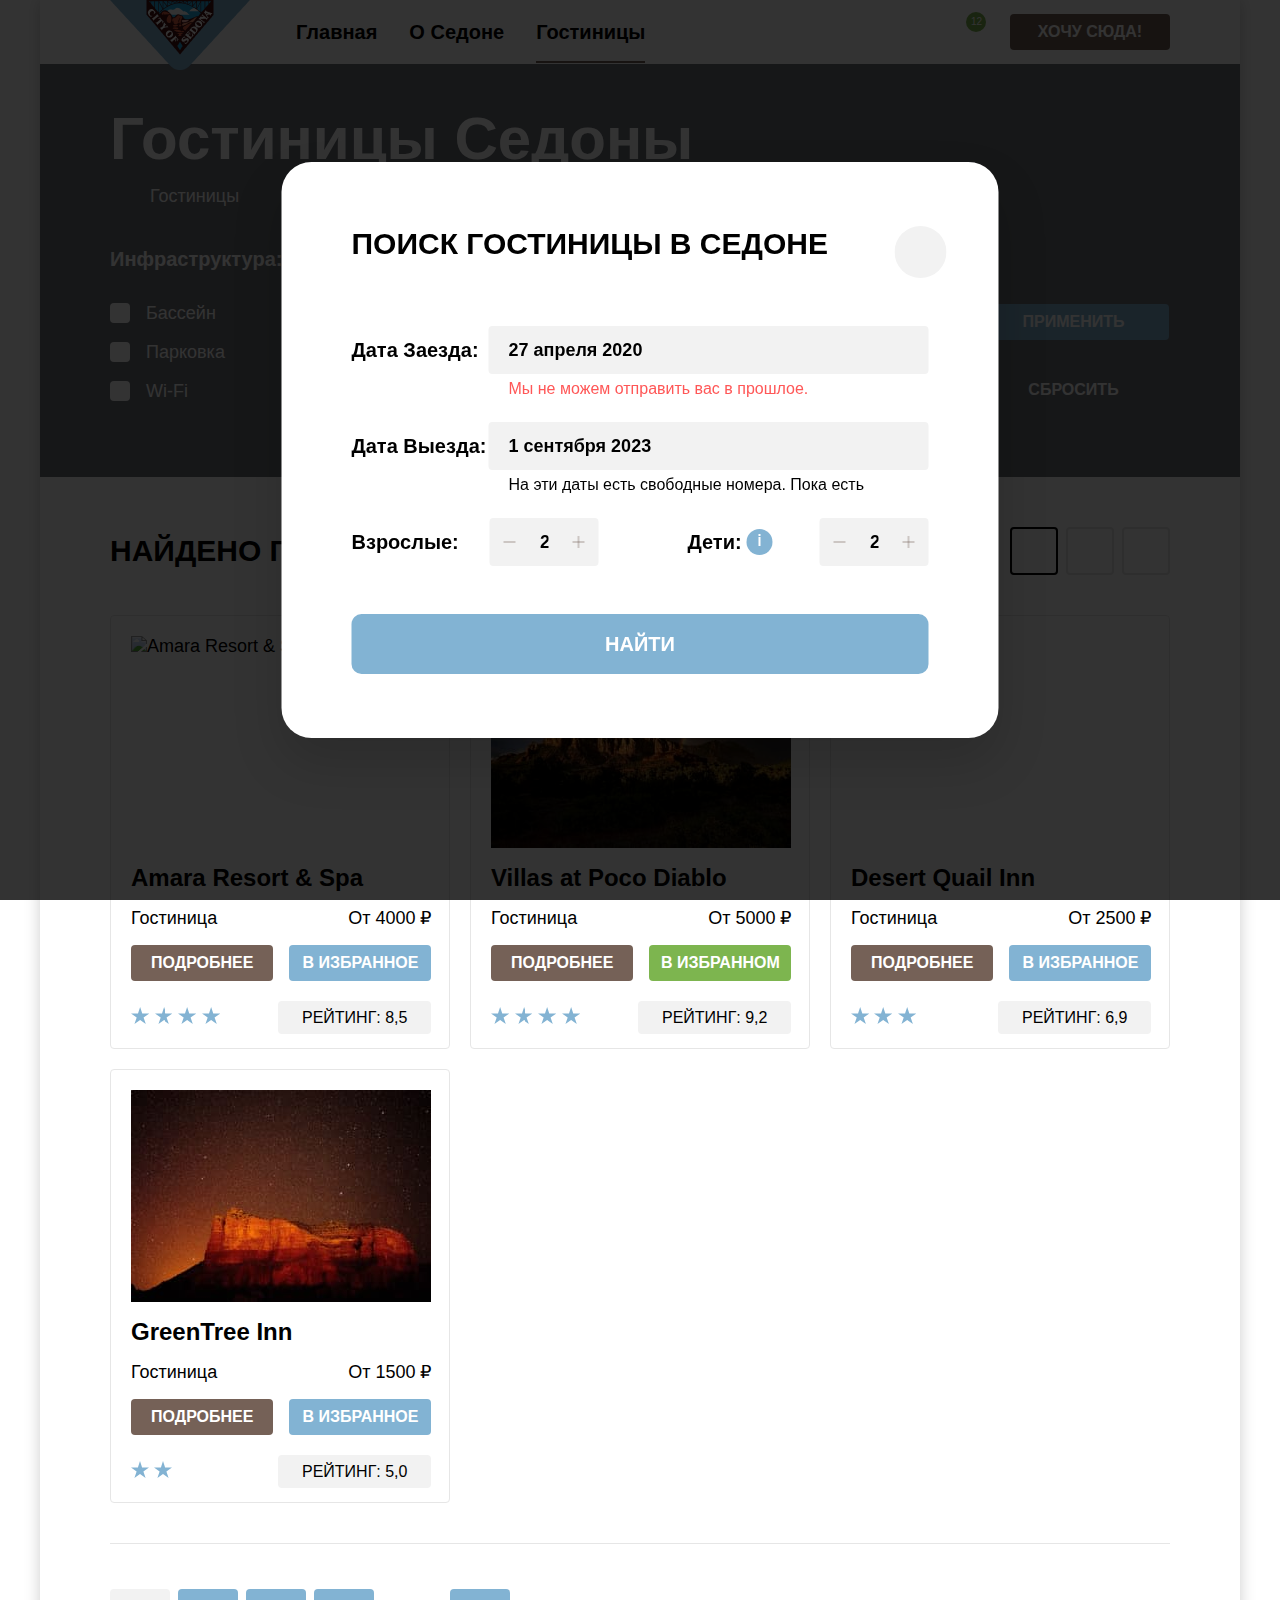
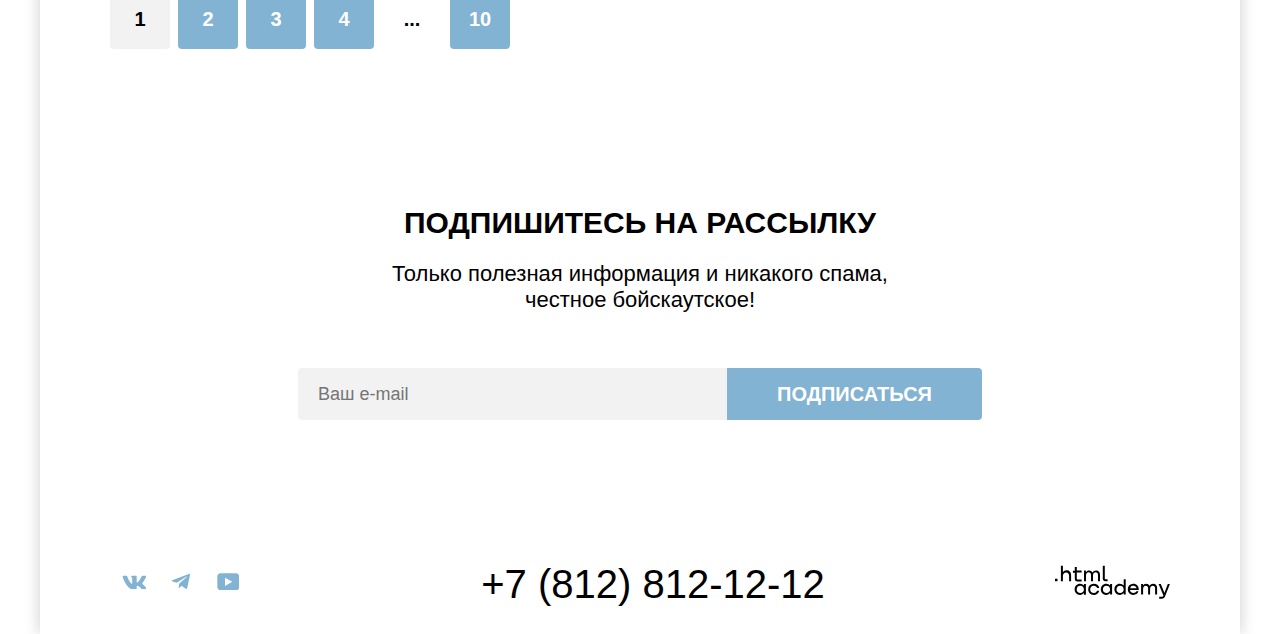
==== commit dd5b069e: "small changes" ====
--- a/catalog.html
+++ b/catalog.html
@@ -17,13 +17,13 @@
         <nav class="navigation">
             <ul class="navigation-list">
                 <li class="navigation-item">
-                    <a class="navigation-link navigation-link-current" href="index.html">Главная</a>
+                    <a class="navigation-link" href="index.html">Главная</a>
                 </li>
                 <li class="navigation-item">
                     <a class="navigation-link" href="#">О седоне</a>
                 </li>
                 <li class="navigation-item">
-                    <a class="navigation-link" href="catalog.html">Гостиницы</a>
+                    <a class="navigation-link navigation-link-current" href="catalog.html">Гостиницы</a>
                 </li>
             </ul>
             <ul class="navigation-user">
@@ -244,7 +244,7 @@
                 <div class="maodal-people-wrapper">
                     <div class="modal-people-input">
                         <label class="modal-people-label" for="people-adult">Взрослые:
-                      <input class="range-input pepole-number" type="number" name="people-adult" id="modal-people-adult" value="2" min="1" max="9" required>
+                      <input class="range-input pepole-number" type="number" name="people-adult" id="people-adult" value="2" min="1" max="9" required>
                     </label>
                         <div class="range-input counter">
                             <button type="button" class="counter-button button-minus">
@@ -257,7 +257,7 @@
                     </div>
                     <div class="modal-people-input">
                         <label class="modal-people-label" for="people-child">Дети:
-                      <input class="range-input pepole-number" type="number" name="people-child" id="modal-people-child" value="2" min="1" max="9" required>
+                      <input class="range-input pepole-number" type="number" name="people-child" id="people-child" value="2" min="1" max="9" required>
                     </label>
                         <div class="tooltip">
                             <button class="tooltip-toggle" type="button" id="tooltip-label-date">
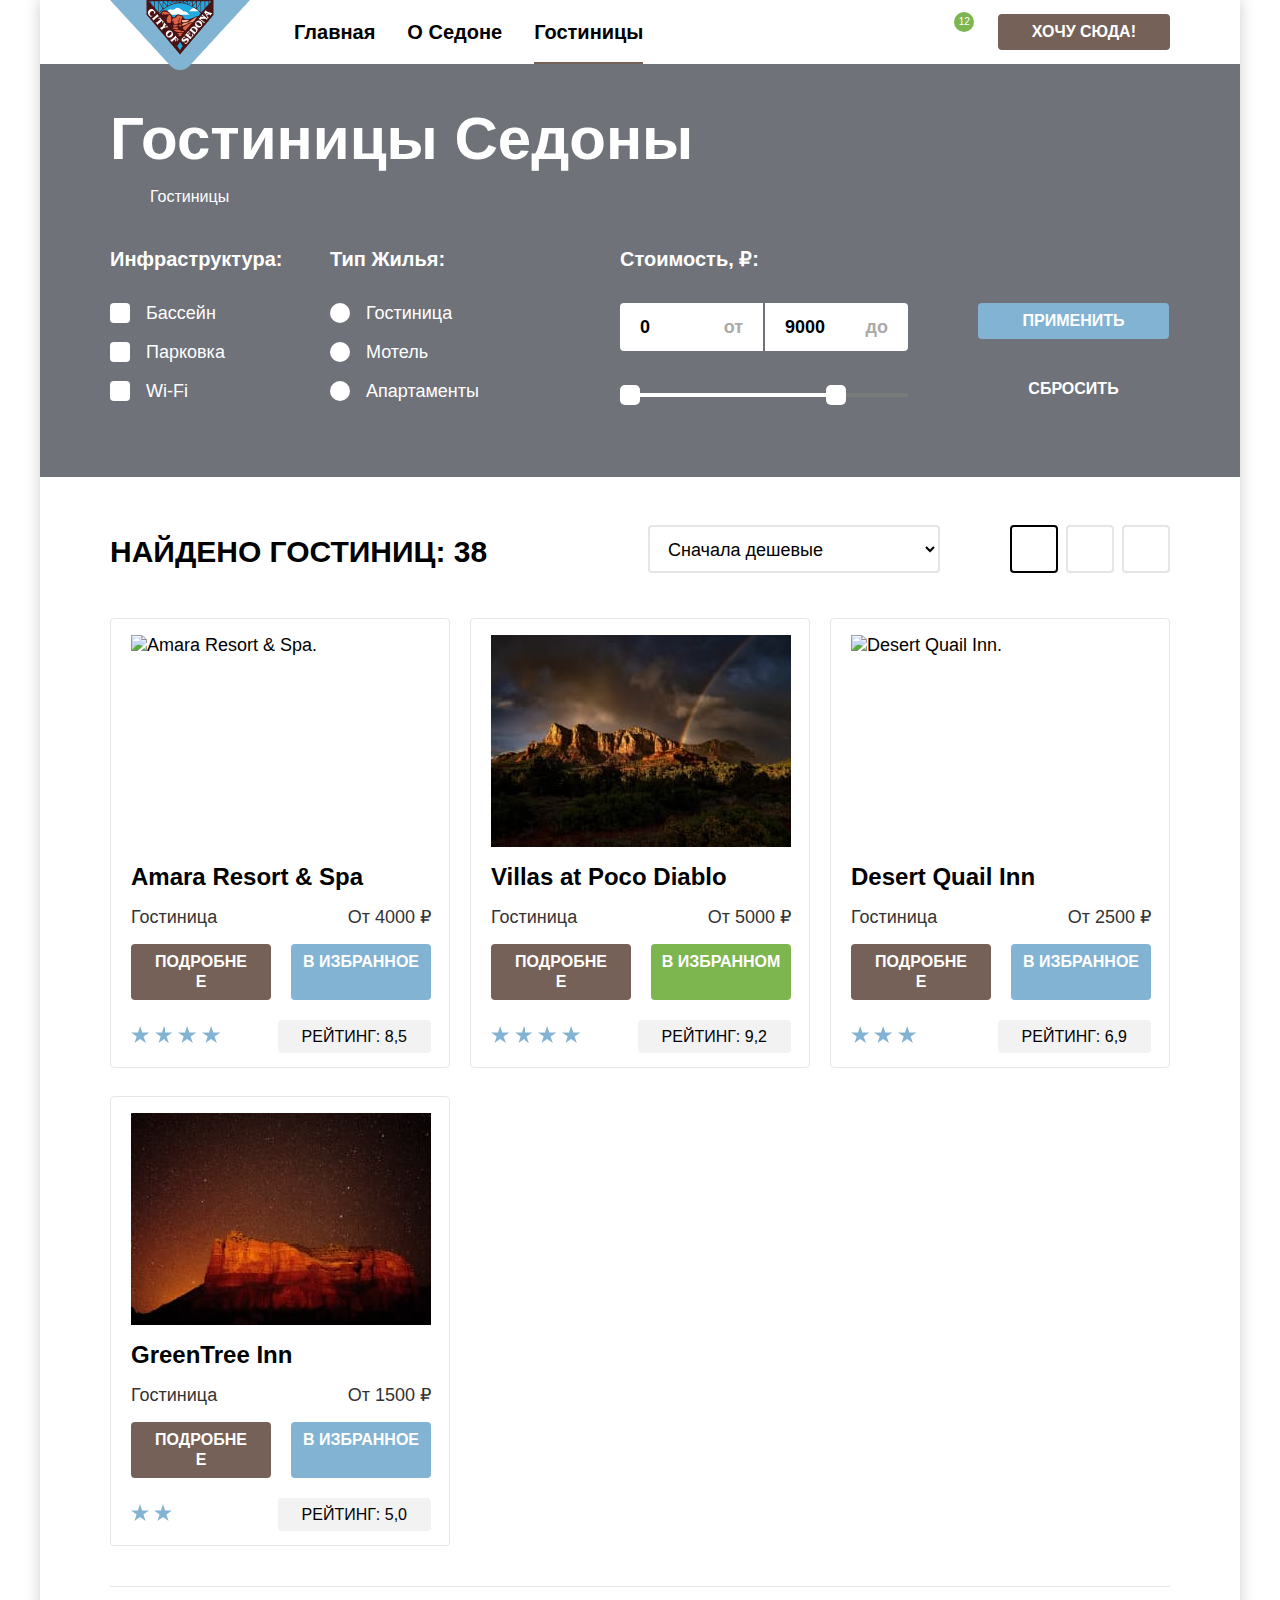
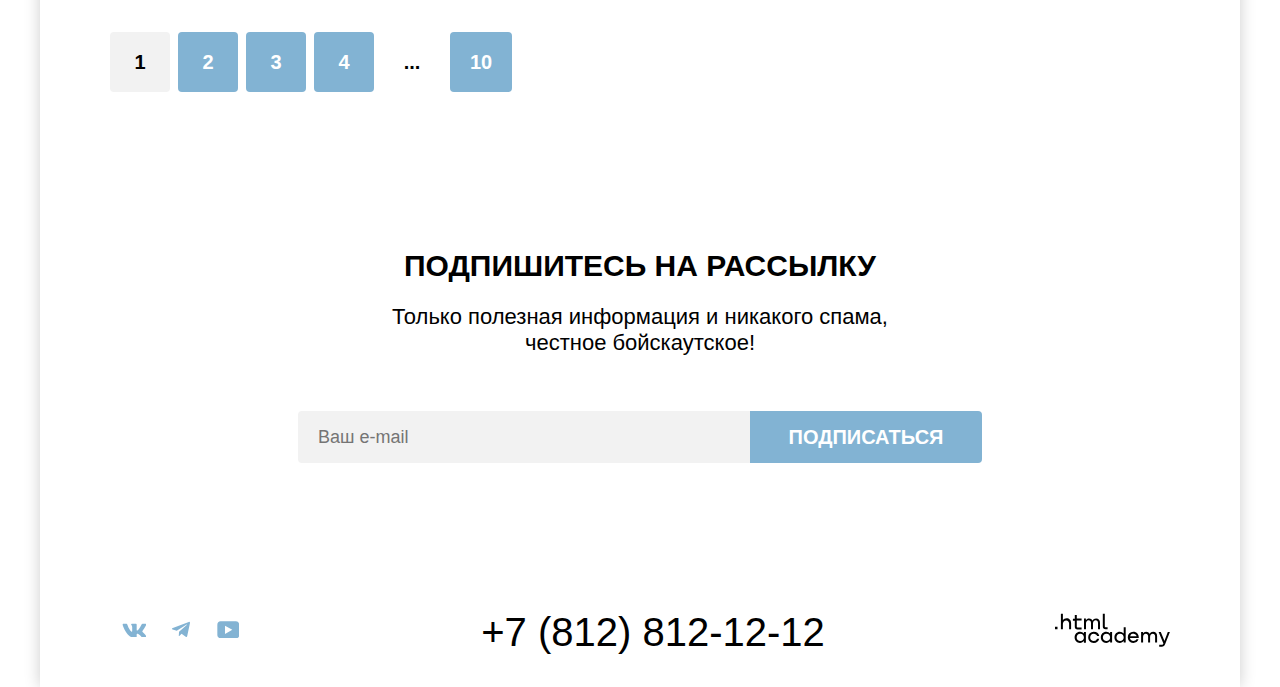
==== commit 94d9ae5b: "final rework2" ====
--- a/catalog.html
+++ b/catalog.html
@@ -4,42 +4,42 @@
 <head>
     <meta charset="utf-8">
     <title>Каталог</title>
-    <link rel="icon" href="favicon.ico">
-    <!-- 32×32 -->
+    <link rel="icon" href="favicon.ico"><!-- 32×32 -->
+    <link rel="icon" type="image/png" href="images/favicon.png">
     <link rel="stylesheet" href="css/style.css">
 </head>
 
 <body>
     <header class="main-header">
-        <a class="navigation-logo" href="index.html">
-            <img class="logo-image" src="images/logos/logo.png" width="140" height="70" alt="Логотип 'СЕДОНА'">
+        <a class="link navigation-logo" href="index.html">
+            <img class="logo-image" src="images/logos/logo.png" width="140" height="70" alt="Логотип 'СЕДОНА'.">
         </a>
         <nav class="navigation">
             <ul class="navigation-list">
                 <li class="navigation-item">
-                    <a class="navigation-link" href="index.html">Главная</a>
-                </li>
-                <li class="navigation-item">
-                    <a class="navigation-link" href="#">О седоне</a>
-                </li>
-                <li class="navigation-item">
-                    <a class="navigation-link navigation-link-current" href="catalog.html">Гостиницы</a>
+                    <a class="link navigation-link" href="index.html">Главная</a>
+                </li>
+                <li class="navigation-item">
+                    <a class="link navigation-link" href="#">О седоне</a>
+                </li>
+                <li class="navigation-item">
+                    <a class="link navigation-link navigation-link-current" href="catalog.html">Гостиницы</a>
                 </li>
             </ul>
             <ul class="navigation-user">
                 <li class="navigation-item">
-                    <a class="navigation-link search-icon" href="#">
+                    <a class="link navigation-link search-icon" href="#">
                         <span class="visually-hidden">Поиск</span>
                     </a>
                 </li>
                 <li class="navigation-item">
-                    <a class="navigation-link favorite-icon" href="#">
+                    <a class="link navigation-link favorite-icon" href="#">
                         <span class="visually-hidden">Избранное</span>
                         <span class="favorite-counter">12</span>
                     </a>
                 </li>
                 <li class="navigation-item">
-                    <button class="button button-buy" type="button">Хочу сюда!</button>
+                  <a class="link button button-buy" href="#">Хочу сюда!</a>
                 </li>
             </ul>
         </nav>
@@ -49,10 +49,10 @@
         <header class="inner-header light-text">
             <h1 class="inner-header-title">Гостиницы Седоны</h1>
             <div class="bredcrumbs">
-                <a class="bradcrumbs-link bradcrumbs-home" href="index.html">
+                <a class="link bradcrumbs-link bradcrumbs-home" href="index.html">
                     <span class="visually-hidden">Поиск</span>
                 </a>
-                <a class="bradcrumbs-link">Гостиницы</a>
+                <a class="link bradcrumbs-link">Гостиницы</a>
             </div>
             <form class="hotel-filter" action="https://echo.htmlacademy.ru/" method="post">
                 <div class="hotel-filter-wrap">
@@ -81,8 +81,10 @@
                 </label>
                     </div>
                 </div>
-                <div class="hotel-filter-cost">
-                    <p class="hotel-filter-group-title">Стоимость, ₽:</p>
+
+                <div class="hotel-filter-group-wrapper">
+                  <p class="hotel-filter-group-title">Стоимость, ₽:</p>
+                  <div class="hotel-filter-cost">
                     <div class="range">
                         <div class="range-inputs-wrapper">
                             <label class="range-label min-price" for="min-price">
@@ -106,10 +108,11 @@
                         </div>
                     </div>
                     <div class="hotel-group-control">
-                        <button class="button button-blue">Применить</button>
-                        <button class="button button-transparent" type="reset">Сбросить</button>
-                    </div>
+                      <button class="button button-blue" type="submit">Применить</button>
+                      <button class="button button-transparent" type="reset">Сбросить</button>
+                  </div>
                 </div>
+              </div>
             </form>
         </header>
         <div class="hotel-catalog container">
@@ -122,13 +125,13 @@
               <option value="popular">Сначала популярное</option>
         </select>
                     <div class="view-wrapper">
-                        <a class="button button-sort button-sort--active button-cards" href="#">
+                        <a class="link button button-sort button-sort--active button-cards" href="#">
                             <span class="visually-hidden">Показать карточки</span>
                         </a>
-                        <a class="button button-sort button-slideshow" href="#">
+                        <a class="link button button-sort button-slideshow" href="#">
                             <span class="visually-hidden">Показать друг под ругом</span>
                         </a>
-                        <a class="button button-sort button-list" href="#">
+                        <a class="link button button-sort button-list" href="#">
                             <span class="visually-hidden">Показать списком</span>
                         </a>
                     </div>
@@ -137,53 +140,53 @@
             <div class="hotel-catalog-list">
                 <section class="hotel-catalog-item">
                     <h2 class="hotel-item-title">Amara Resort &amp; Spa</h2>
-                    <img src="images/photos/hotel-arma-resot-and-spa.jpg" width="300" height="212" alt="Amara Resort & Spa">
+                    <img src="images/photos/hotel-arma-resot-and-spa.jpg" width="300" height="212" alt="Amara Resort & Spa.">
                     <p class="hotel-item-description">Гостиница</p>
                     <p class="hotel-item-price">От 4000 ₽</p>
-                    <a class="button hotel-item-more" href="#">Подробнее</a>
-                    <a class="button button-blue" href="#">В избранное</a>
+                    <a class="link button hotel-item-more" href="#">Подробнее</a>
+                    <a class="link button button-blue" href="#">В избранное</a>
                     <span class="visually-hidden">Четырех-звёздочный отель</span>
                     <p class="hotel-raiting four-stars"><span>Рейтинг: 8,5</span></p>
                 </section>
                 <section class="hotel-catalog-item">
                     <h2 class="hotel-item-title">Villas at Poco Diablo</h2>
-                    <img src="images/photos/hotel-villas-poco-diablo.jpg" width="300" height="212" alt="Villas at Poco Diablo">
+                    <img src="images/photos/hotel-villas-poco-diablo.jpg" width="300" height="212" alt="Villas at Poco Diablo.">
                     <p class="hotel-item-description">Гостиница</p>
                     <p class="hotel-item-price">От 5000 ₽</p>
-                    <a class="button hotel-item-more" href="#">Подробнее</a>
-                    <a class="button button-green" href="#">В избранном</a>
+                    <a class="link button hotel-item-more" href="#">Подробнее</a>
+                    <a class="link button button-green" href="#">В избранном</a>
                     <span class="visually-hidden">Четырех-звёздочный отель</span>
                     <p class="hotel-raiting four-stars"><span>Рейтинг: 9,2</span></p>
                 </section>
                 <section class="hotel-catalog-item">
                     <h2 class="hotel-item-title">Desert Quail Inn</h2>
-                    <img src="images/photos/hotel-desert-quail-inn.jpg" width="300" height="212" alt="Desert Quail Inn">
+                    <img src="images/photos/hotel-desert-quail-inn.jpg" width="300" height="212" alt="Desert Quail Inn.">
                     <p class="hotel-item-description">Гостиница</p>
                     <p class="hotel-item-price">От 2500 ₽</p>
-                    <a class="button hotel-item-more" href="#">Подробнее</a>
-                    <a class="button button-blue" href="#">В избранное</a>
+                    <a class="link button hotel-item-more" href="#">Подробнее</a>
+                    <a class="link button button-blue" href="#">В избранное</a>
                     <span class="visually-hidden">Трёх-звёздочный отель</span>
                     <p class="hotel-raiting three-stars"><span>Рейтинг: 6,9</span></p>
                 </section>
                 <section class="hotel-catalog-item">
                     <h2 class="hotel-item-title">GreenTree Inn</h2>
-                    <img src="images/photos/hotel-green-tree-inn.jpg" width="300" height="212" alt="GreenTree Inn">
+                    <img src="images/photos/hotel-green-tree-inn.jpg" width="300" height="212" alt="GreenTree Inn.">
                     <p class="hotel-item-description">Гостиница</p>
                     <p class="hotel-item-price">От 1500 ₽</p>
-                    <a class="button hotel-item-more" href="#">Подробнее</a>
-                    <a class="button button-blue" href="#">В избранное</a>
+                    <a class="link button hotel-item-more" href="#">Подробнее</a>
+                    <a class="link button button-blue" href="#">В избранное</a>
                     <span class="visually-hidden">Двух-звёздочный отель</span>
                     <p class="hotel-raiting two-stars"><span>Рейтинг: 5,0</span></p>
                 </section>
 
             </div>
             <div class="pagination container">
-                <a class="pagination-link pagination-link-curent" href="#">1</a>
-                <a class="pagination-link" href="#">2</a>
-                <a class="pagination-link" href="#">3</a>
-                <a class="pagination-link" href="#">4</a>
-                <a class="pagination-link pagination-dots" href="#">...</a>
-                <a class="pagination-link" href="#">10</a>
+                <a class="link pagination-link pagination-link-curent" href="#">1</a>
+                <a class="link pagination-link" href="#">2</a>
+                <a class="link pagination-link" href="#">3</a>
+                <a class="link pagination-link" href="#">4</a>
+                <a class="link pagination-link pagination-dots" href="#">...</a>
+                <a class="link pagination-link" href="#">10</a>
             </div>
         </div>
     </main>
@@ -192,96 +195,30 @@
         <p class="subsribe-description">Только полезная информация и никакого спама,<br>честное бойскаутское!</p>
         <div class="subsribe-line">
             <input type="email" class="subscribe-email" name="subscriber-email" id="subscribe-email" placeholder="Ваш e-mail" required>
-            <button class="button subsribe-button button-blue ">Подписаться</button>
+            <button class="button subsribe-button button-blue" type="button">Подписаться</button>
         </div>
     </form>
     <footer class="main-footer">
         <div class="footer-social">
-            <a class="button-social" href="https://vk.com/htmlacademy">
+            <a class="link button-social" href="https://vk.com/htmlacademy">
                 <span class="visually-hidden">Вконтакте</span>
-                <svg aria-hidden="true" focusable="false" width="24" height="14" fill="none" xmlns="http://www.w3.org/2000/svg"><path fill-rule="evenodd" clip-rule="evenodd" d="M24.116 1.804c.166-.546 0-.948-.795-.948h-2.625c-.668 0-.976.347-1.143.73 0 0-1.335 3.196-3.226 5.272-.612.602-.89.793-1.224.793-.167 0-.418-.19-.418-.738V1.804c0-.656-.184-.948-.74-.948H9.817c-.417 0-.668.304-.668.593 0 .621.946.765 1.043 2.513V7.76c0 .833-.153.984-.487.984-.89 0-3.055-3.21-4.34-6.885-.249-.715-.5-1.003-1.172-1.003H1.566c-.75 0-.9.347-.9.73 0 .682.89 4.07 4.145 8.551 2.17 3.06 5.225 4.72 8.008 4.72 1.67 0 1.875-.369 1.875-1.004V11.54c0-.737.158-.884.687-.884.39 0 1.057.192 2.615 1.667 1.78 1.75 2.073 2.533 3.075 2.533h2.625c.75 0 1.126-.368.91-1.096-.238-.724-1.088-1.775-2.215-3.022-.612-.71-1.53-1.475-1.809-1.858-.389-.49-.278-.71 0-1.147 0 0 3.2-4.426 3.533-5.929h.001Z" fill="#83B3D3"/></svg>
+                <svg aria-hidden="true" focusable="false" width="24" height="14" fill="none" xmlns="http://www.w3.org/2000/svg" ><path fill-rule="evenodd" clip-rule="evenodd" d="M24.116 1.804c.166-.546 0-.948-.795-.948h-2.625c-.668 0-.976.347-1.143.73 0 0-1.335 3.196-3.226 5.272-.612.602-.89.793-1.224.793-.167 0-.418-.19-.418-.738V1.804c0-.656-.184-.948-.74-.948H9.817c-.417 0-.668.304-.668.593 0 .621.946.765 1.043 2.513V7.76c0 .833-.153.984-.487.984-.89 0-3.055-3.21-4.34-6.885-.249-.715-.5-1.003-1.172-1.003H1.566c-.75 0-.9.347-.9.73 0 .682.89 4.07 4.145 8.551 2.17 3.06 5.225 4.72 8.008 4.72 1.67 0 1.875-.369 1.875-1.004V11.54c0-.737.158-.884.687-.884.39 0 1.057.192 2.615 1.667 1.78 1.75 2.073 2.533 3.075 2.533h2.625c.75 0 1.126-.368.91-1.096-.238-.724-1.088-1.775-2.215-3.022-.612-.71-1.53-1.475-1.809-1.858-.389-.49-.278-.71 0-1.147 0 0 3.2-4.426 3.533-5.929h.001Z" fill="#83B3D3"/></svg>
             </a>
-            <a class="button-social" href="https://t.me/htmlacademy">
+            <a class="link button-social" href="https://t.me/htmlacademy">
                 <span class="visually-hidden">Телеграмм</span>
                 <svg aria-hidden="true" focusable="false" width="18" height="16" fill="none" xmlns="http://www.w3.org/2000/svg"><path d="M16.79.96.84 7.1c-1.09.44-1.08 1.05-.2 1.32l4.1 1.28 9.47-5.98c.44-.27.85-.13.52.17l-7.68 6.93-.28 4.22c.41 0 .6-.2.83-.41l1.99-1.94 4.13 3.06c.77.42 1.31.2 1.5-.71l2.72-12.8c.28-1.1-.43-1.61-1.16-1.28Z" fill="#83B3D3"/></svg>
             </a>
-            <a class="button-social" href="https://www.youtube.com/user/htmlacademyru">
+            <a class="link button-social" href="https://www.youtube.com/user/htmlacademyru">
                 <span class="visually-hidden">Youtube</span>
                 <svg aria-hidden="true" focusable="false" width="22" height="17" fill="none" xmlns="http://www.w3.org/2000/svg"><path d="M18.94.356H3.507C1.647.356.333 1.95.333 3.756V13.85c0 1.913 1.314 3.506 3.174 3.506H19.16c1.642 0 3.174-1.593 3.174-3.4v-10.2c-.219-1.806-1.532-3.4-3.393-3.4ZM7.995 12.894V4.819l7.333 4.037-7.333 4.038Z" fill="#83B3D3"/></svg>
             </a>
         </div>
-        <a class="footer-contacts-address-phone" href="tel:+78128121212">+7 (812) 812-12-12</a>
-        <a class="htmlacademy" href="https://htmlacademy.ru/">
+        <a class="link footer-contacts-address-phone" href="tel:+78128121212">+7 (812) 812-12-12</a>
+        <a class="link htmlacademy" href="https://htmlacademy.ru/">
             <span class="visually-hidden">HTML Academy</span>
             <svg aria-hidden="true" focusable="false" width="115" height="34" fill="none" xmlns="http://www.w3.org/2000/svg"><path d="M0 13.7v2.6h2.5v-2.6H0ZM11.6 5.3C10 5.3 8.8 6 8 7h-.1V.8h-2v15.5h2V11c0-2 1.3-3.6 3.3-3.6 1.8 0 2.9 1.4 2.9 3.2v5.7h2v-6c.1-3-1.8-5-4.5-5ZM26.6 5.6h-4.8V2h-2v3.8h-1.9v2h1.9v6c0 1.7 1 2.7 2.7 2.7h4.1v-2h-3.7c-.7 0-1.1-.4-1.1-1V7.5h4.8v-2ZM41.1 5.4c-1.6 0-2.9.8-3.5 2.1h-.1a3.7 3.7 0 0 0-3.4-2c-1.4 0-2.5.7-3.1 1.7h-.1V5.6H29v10.6h2v-5.4c0-2 1-3.5 2.6-3.5 1.5 0 2.4 1 2.4 2.6v6.3h2v-5.6c0-2.4 1.4-3.3 2.6-3.3 1.5 0 2.4 1 2.4 2.6v6.3h2V9.7c.1-2.5-1.4-4.3-3.9-4.3ZM47.8 13.5c0 1.7 1 2.7 2.8 2.7h2v-2h-1.7c-.7 0-1.1-.4-1.1-1V.7h-2v12.7ZM28.9 20.5a4.9 4.9 0 0 0-3.9-1.8c-3.1 0-5.4 2.3-5.4 5.6S21.9 30 25 30c1.8 0 3-.8 3.8-1.9h.1v1.6h2V19h-2v1.5ZM25.3 28a3.5 3.5 0 0 1-3.6-3.6c0-2 1.4-3.6 3.6-3.6s3.6 1.6 3.6 3.6-1.4 3.6-3.6 3.6ZM44.2 22.8c-.5-2.4-2.6-4-5.4-4a5.4 5.4 0 0 0-5.6 5.5c0 3.1 2.2 5.6 5.6 5.6 2.8 0 4.9-1.8 5.4-4.2h-2.1a3.4 3.4 0 0 1-3.3 2.3 3.5 3.5 0 0 1-3.6-3.6c0-2 1.4-3.6 3.6-3.6 1.6 0 2.8 1 3.3 2.2h2.1v-.2ZM55.1 20.5a4.9 4.9 0 0 0-3.9-1.8c-3.1 0-5.4 2.3-5.4 5.6s2.3 5.6 5.4 5.6c1.8 0 3-.8 3.8-1.9h.1v1.6h2V19h-2v1.5ZM51.5 28a3.5 3.5 0 0 1-3.6-3.6c0-2 1.4-3.6 3.6-3.6s3.6 1.6 3.6 3.6-1.5 3.6-3.6 3.6ZM68.7 20.6a5 5 0 0 0-3.9-1.9c-3.1 0-5.4 2.3-5.4 5.6s2.2 5.6 5.4 5.6c1.7 0 3-.8 3.8-1.8h.1v1.5h2V14.2h-2v6.4ZM65.1 28a3.5 3.5 0 0 1-3.6-3.6c0-2 1.4-3.6 3.6-3.6s3.6 1.6 3.6 3.6c-.1 2-1.5 3.6-3.6 3.6ZM78.3 18.7a5.4 5.4 0 0 0-5.5 5.6c0 3 2.1 5.6 5.5 5.6 2.5 0 4.5-1.3 5.2-3.6h-2.1c-.5 1-1.6 1.6-3 1.6-1.9 0-3.3-1.3-3.4-2.9h8.8c.2-3.6-2-6.3-5.5-6.3Zm0 2c1.7 0 3 1 3.3 2.5h-6.5a3.2 3.2 0 0 1 3.2-2.6ZM98.2 18.7a4 4 0 0 0-3.6 2h-.1c-.6-1.2-1.8-2-3.4-2-1.4 0-2.5.7-3.1 1.8V19h-1.9v10.6h2v-5.4c0-2 1-3.4 2.6-3.5 1.5 0 2.4 1 2.4 2.6v6.3h2V24c0-2.4 1.4-3.3 2.6-3.3 1.5 0 2.4 1 2.4 2.6v6.3h2v-6.5c.1-2.6-1.4-4.4-3.9-4.4ZM109.4 27.8l-3.6-8.9h-2.2l4.8 11.6c-.3 1-.7 1.2-1.7 1.2h-2.5v2h2.5c1.8 0 2.8-.8 3.5-2.6l4.7-12.2h-2.1l-3.4 9Z" fill="#000"/></svg>
         </a>
     </footer>
-    <div class="modal-conainer">
-        <div class="modal modal-search">
-            <h2 class="modal-search-form-title">Поиск гостиницы в Седоне</h2>
-            <form class="modal-search-form" action="https://echo.htmlacademy.ru/" method="post">
-                <button class="modal-close-button" type="button">
-                  <span class="visually-hidden">Закрыть</span>
-                </button>
-                <div class="modal-input-wrapper">
-                    <button class="modal-date-select" type="button">
-                    <span class="visually-hidden">Выбрать дату</span>
-                  </button>
-                    <label class="modal-search-form-label" for="chill-start">Дата Заезда:
-                    <input class="modal-input" type="text" name="chill-start" id="chill-start" value="27 апреля 2020" required>
-                    <span class="modal-input-bottom-text warning">Мы не можем отправить вас в прошлое.</span>
-                  </label>
-                </div>
-                <div class="modal-input-wrapper">
-                    <button class="modal-date-select" type="button">
-                  <span class="visually-hidden">Выбрать дату</span>
-                </button>
-                    <label class="modal-search-form-label" for="chill-end">Дата Выезда:
-                    <input class="modal-input" type="text" name="chill-end" id="chill-end"  value="1 сентября 2023" required>
-                  <span class="modal-input-bottom-text">На эти даты есть свободные номера. Пока есть</span>
-                </label>
-                </div>
-                <div class="maodal-people-wrapper">
-                    <div class="modal-people-input">
-                        <label class="modal-people-label" for="people-adult">Взрослые:
-                      <input class="range-input pepole-number" type="number" name="people-adult" id="people-adult" value="2" min="1" max="9" required>
-                    </label>
-                        <div class="range-input counter">
-                            <button type="button" class="counter-button button-minus">
-                        <span class="visually-hidden">Убрать</span>
-                      </button>
-                            <button class="counter-button button-plus" type="button">
-                        <span class="visually-hidden">Добавить</span>
-                      </button>
-                        </div>
-                    </div>
-                    <div class="modal-people-input">
-                        <label class="modal-people-label" for="people-child">Дети:
-                      <input class="range-input pepole-number" type="number" name="people-child" id="people-child" value="2" min="1" max="9" required>
-                    </label>
-                        <div class="tooltip">
-                            <button class="tooltip-toggle" type="button" id="tooltip-label-date">
-                        <svg class="tooltip-icon" width="20" height="20" viewBox="0 0 20 20" fill="currentColor" xmlns="http://www.w3.org/2000/svg">
-                          <path fill-rule="evenodd" clip-rule="evenodd" d="M9 4h2v2H9V4Zm2 12H9V7h2v9Z"/>
-                        </svg>
-                      </button>
-                            <div class="tooltip-box">Укажите количество детей, которые будут с вами, возраст которых от 6 до 18 лет. Дети до 6 лет размещаются бесплатно.
-                            </div>
-                        </div>
-                        <div class="range-input counter">
-                            <button type="button" class="counter-button button-minus">
-                        <span class="visually-hidden">Убрать</span>
-                      </button>
-                            <button class="counter-button button-plus" type="button">
-                        <span class="visually-hidden">Добавить</span>
-                      </button>
-                        </div>
-                    </div>
-                </div>
-                <button class="button button-blue modal-search-form-submit" type="submit">Найти</button>
-            </form>
-        </div>
-    </div>
 </body>
 
 </html>
--- a/css/style.css
+++ b/css/style.css
@@ -1,219 +1,219 @@
 @font-face {
-    font-family: "PT Sans";
-    src: url(../fonts/ptsans-400.woff2) format("woff2"), url(../fonts/ptsans-400.woff) format("woff");
-    font-style: normal;
-    font-weight: 400;
-    font-display: swap;
+  font-family: "PT Sans";
+  src: url("../fonts/ptsans-400.woff2") format("woff2"), url("../fonts/ptsans-400.woff") format("woff");
+  font-style: normal;
+  font-weight: 400;
+  font-display: swap;
 }
 
 @font-face {
-    font-family: "PT Sans";
-    src: url(../fonts/ptsans-700.woff2) format("woff2"), url(../fonts/ptsans-700.woff) format("woff");
-    font-style: normal;
-    font-weight: 700;
-    font-display: swap;
+  font-family: "PT Sans";
+  src: url("../fonts/ptsans-700.woff2") format("woff2"), url("../fonts/ptsans-700.woff") format("woff");
+  font-style: normal;
+  font-weight: 700;
+  font-display: swap;
 }
 
 body {
-    font-family: "PT Sans", sans-serif;
-    font-size: 18px;
-    font-style: normal;
-    font-weight: 400;
-    line-height: 21px;
-    max-width: 1200px;
-    margin: 0 auto;
-    display: -webkit-box;
-    display: -ms-flexbox;
-    display: flex;
-    -webkit-box-orient: vertical;
-    -webkit-box-direction: normal;
-    -ms-flex-direction: column;
-    flex-direction: column;
-    min-height: 100%;
-    -webkit-box-shadow: 0 0 15px rgba(0, 0, 0, 0.2);
-    box-shadow: 0 0 15px rgba(0, 0, 0, 0.2);
-}
-
-a {
-    text-decoration: none;
-    color: #000;
+  font-family: "PT Sans", sans-serif;
+  font-size: 18px;
+  font-style: normal;
+  font-weight: 400;
+  line-height: 21px;
+  max-width: 1200px;
+  margin: 0 auto;
+  display: -webkit-box;
+  display: -ms-flexbox;
+  display: flex;
+  -webkit-box-orient: vertical;
+  -webkit-box-direction: normal;
+  -ms-flex-direction: column;
+  flex-direction: column;
+  min-height: 100%;
+  -webkit-box-shadow: 0 0 15px rgba(0, 0, 0, 0.2);
+  box-shadow: 0 0 15px rgba(0, 0, 0, 0.2);
+}
+
+.link  {
+  text-decoration: none;
+  color: #000000;
 }
 
 .visually-hidden {
-    position: absolute;
-    width: 1px;
-    height: 1px;
-    margin: -1px;
-    border: 0;
-    padding: 0;
-    white-space: nowrap;
-    -webkit-clip-path: inset(100%);
-    clip-path: inset(100%);
-    clip: rect(0 0 0 0);
-    overflow: hidden;
+  position: absolute;
+  width: 1px;
+  height: 1px;
+  margin: -1px;
+  border: 0;
+  padding: 0;
+  white-space: nowrap;
+  -webkit-clip-path: inset(100%);
+  clip-path: inset(100%);
+  clip: rect(0 0 0 0);
+  overflow: hidden;
 }
 
 
 /*FONTS*/
 
-h2 {
-    text-transform: uppercase;
-    font-weight: 700;
-    font-size: 24px;
-    line-height: 28px;
-}
-
-.hero-title {
-    font-weight: 700;
-    font-size: 30px;
-    line-height: 36px;
-    text-align: center;
-    text-transform: uppercase;
-    margin: 0;
+.navigation-logo {
+  position: absolute;
+  top: 0;
+  left: 70px;
+
 }
 
 .action-title {
-    text-align: center;
-    margin: 0;
-    margin-bottom: 20px;
-    font-weight: 700;
-    font-size: 30px;
-    line-height: 36px;
+  text-align: center;
+  margin: 0;
+  margin-bottom: 20px;
+  font-weight: 700;
+  font-size: 30px;
+  line-height: 36px;
+  text-transform: uppercase;
 }
 
 .action-description {
-    font-weight: 400;
-    font-size: 22px;
-    text-align: center;
-    line-height: 26px;
-    margin: 0;
-    margin-bottom: 54px;
-}
-
+  font-weight: 400;
+  font-size: 22px;
+  text-align: center;
+  line-height: 26px;
+  color: #333333;
+  margin: 0;
+  margin-bottom: 54px;
+}
+
+.advantages-item.housing,
+.advantages-item.food,
+.advantages-item.souvenir {
+  padding: 68px;
+}
 .food::before {
-    content: "";
-    position: absolute;
-    top: 76px;
-    background: url(../images/advantages-food.png) no-repeat center;
-    background-size: contain;
-    width: 75px;
-    height: 72px;
-    margin-bottom: 30px;
+  content: "";
+  position: absolute;
+  top: 78px;
+  background: url("../images/advantages-food.svg") no-repeat center;
+  background-size: contain;
+  width: 75px;
+  height: 72px;
+  margin-bottom: 30px;
 }
 
 .housing::before {
-    content: "";
-    position: absolute;
-    top: 76px;
-    background: url(../images/advantages-housing.png) no-repeat center;
-    background-size: contain;
-    width: 75px;
-    height: 72px;
-    margin-bottom: 30px;
+  content: "";
+  position: absolute;
+  top: 78px;
+  background: url("../images/advantages-housing.svg") no-repeat center;
+  background-size: contain;
+  width: 75px;
+  height: 72px;
+  margin-bottom: 30px;
 }
 
 .souvenir::before {
-    content: "";
-    position: absolute;
-    top: 76px;
-    background: url(../images/advantages-souvenir.png) no-repeat center;
-    background-size: contain;
-    width: 75px;
-    height: 72px;
-    margin-bottom: 30px;
+  content: "";
+  position: absolute;
+  top: 80px;
+  background: url("../images/advantages-souvenir.svg") no-repeat center;
+  background-size: contain;
+  width: 75px;
+  height: 72px;
+  margin-bottom: 30px;
 }
 
 .advantages-title {
-    text-align: center;
-    margin: 0;
-    margin-bottom: 62px;
-    position: relative;
+  text-align: center;
+  margin: 0;
+  margin-bottom: 62px;
+  position: relative;
+  text-transform: uppercase;
+  font-weight: 700;
+  font-size: 24px;
+  line-height: 28px;
 }
 
 .stroke::after {
-    content: "";
-    height: 2px;
-    width: 60px;
-    display: block;
-    position: absolute;
-    left: 0;
-    right: 0;
-    margin-left: auto;
-    margin-right: auto;
-    bottom: -30px;
-    background: rgba(0, 0, 0, 0.3);
-}
-
-
-/*for Pixel Perfect*/
+  content: "";
+  height: 2px;
+  width: 60px;
+  display: block;
+  position: absolute;
+  left: 0;
+  right: 0;
+  margin-left: auto;
+  margin-right: auto;
+  bottom: -30px;
+  background: rgba(0, 0, 0, 0.3);
+}
 
 .advantages-title:not(.stroke) {
-    /*for Pixel Perfect*/
-    padding-top: 116px;
-    /*for Pixel Perfect*/
-    margin-bottom: 30px;
-    /*for Pixel Perfect*/
+  padding-top: 116px;
+  margin-bottom: 30px;
 }
 
 .advantages-description {
-    text-align: center;
-    margin: 0;
+  color: #333333;
+  text-align: center;
+  margin: 0;
 }
 
 .features-description {
-    margin: 0;
-    margin-top: 30px;
-    /*for Pixel Perfect*/
+  margin: 0;
+  margin-top: 30px;
 }
 
 .subsribe-title {
-    text-align: center;
-    margin: 0;
-    margin-bottom: 20px;
-    font-weight: 700;
-    font-size: 30px;
-    line-height: 36px;
+  text-align: center;
+  margin: 0;
+  margin-bottom: 20px;
+  font-weight: 700;
+  font-size: 30px;
+  line-height: 36px;
+  text-transform: uppercase;
 }
 
 .footer-contacts-address-phone {
-    font-weight: 400;
-    font-size: 40px;
-    line-height: 40px;
-    text-align: center;
-    text-transform: uppercase;
+  font-weight: 400;
+  font-size: 40px;
+  line-height: 50px;
+  text-align: center;
+  text-transform: uppercase;
+  width: 720px;
+  text-align: center;
 }
 
 .footer-contacts-address-phone:hover,
 .footer-contacts-address-phone:focus {
-    color: #756157;
+  color: #756157;
 }
 
 .footer-contacts-address-phone:active {
-    opacity: 0.3;
+  opacity: 0.3;
 }
 
 .hotel-catalog-title {
-    font-weight: 700;
-    font-size: 30px;
-    line-height: 36px;
-    text-transform: uppercase;
-    margin: 0;
+  font-weight: 700;
+  font-size: 30px;
+  line-height: 36px;
+  text-transform: uppercase;
+  margin: 0;
+  max-width: 530px;
 }
 
 .light-text {
-    color: #fff;
+  color: #ffffff;
 }
 
 .inner-header-title {
-    font-weight: 700;
-    font-size: 60px;
-    line-height: 78px;
-    margin: 0;
-    margin-bottom: 8px;
+  font-weight: 700;
+  font-size: 60px;
+  line-height: 78px;
+  margin: 0;
+  margin-bottom: 8px;
 }
 
 .warning {
-    color: #FF5757;
+  color: #FF5757;
 }
 
 
@@ -223,294 +223,299 @@
 /*BUTTONS*/
 
 .button {
-    background-color: #756157;
-    color: #fff;
-    cursor: pointer;
-    padding: 8px 20px;
-    border: none;
-    border-radius: 4px;
-    text-align: center;
-    font-family: inherit;
-    font-weight: 700;
-    font-size: 16px;
-    line-height: 20px;
-    text-transform: uppercase;
+display: block;
+  background-color: #756157;
+  color: #ffffff;
+  cursor: pointer;
+  padding: 8px 20px;
+  border: none;
+  border-radius: 4px;
+  text-decoration: none;
+  text-align: center;
+  font-family: inherit;
+  font-weight: 700;
+  font-size: 16px;
+  line-height: 20px;
+  text-transform: uppercase;
+  word-break: break-word;
 }
 
 .button:hover,
 .button:focus {
-    background-color: #615048;
+  background-color: #615048;
 }
 
 .button:active {
-    background-color: #756157;
-    color: rgba(255, 255, 255, 0.3);
+  background-color: #756157;
+  color: rgba(255, 255, 255, 0.3);
 }
 
 .button:disabled {
-    background-color: #E5E5E5;
+  background-color: #E5E5E5;
 }
 
 .button-buy {
-    margin-left: 20px;
-    min-width: 160px;
+display: block;
+margin-left: 20px;
+padding: 8px 34px;
+box-sizing: border-box;
 }
 
 .action-link {
-    padding: 8px 50px;
-    font-weight: 700;
-    font-size: 20px;
-    line-height: 36px;
+  padding: 8px 50px;
+  font-weight: 700;
+  font-size: 20px;
+  line-height: 36px;
 }
 
 .button.subsribe-button {
-    border-radius: 0 4px 4px 0;
-    padding: 8px 50px;
-    -webkit-box-sizing: border-box;
-    box-sizing: border-box;
-    font-weight: 700;
-    font-size: 20px;
-    line-height: 36px;
-    font-family: inherit;
+border-radius: 0 4px 4px 0;
+-webkit-box-sizing: border-box;
+box-sizing: border-box;
+font-weight: 700;
+font-size: 20px;
+line-height: 36px;
+font-family: inherit;
+min-width: 232px;
 }
 
 .button-blue {
-    background-color: #82B3D3;
-    padding: 8px;
+  background-color: #82B3D3;
+  padding: 8px;
 }
 
 .button-blue:hover,
 .button-blue:focus {
-    background-color: #68A2CA;
+  background-color: #68A2CA;
 }
 
 .button-blue:active {
-    background-color: #82B3D3;
-    color: rgba(255, 255, 255, 0.3);
+  background-color: #82B3D3;
+  color: rgba(255, 255, 255, 0.3);
 }
 
 .button-blue:disabled {
-    background-color: #E5E5E5;
+  background-color: #E5E5E5;
 }
 
 .button-green {
-    background-color: #7DB54F;
-    padding: 8px;
+  background-color: #7DB54F;
+  padding: 8px;
 }
 
 .button-green:hover,
 .button-green:focus {
-    background-color: #6C9E42;
+  background-color: #6C9E42;
 }
 
 .button-green:active {
-    background-color: #6C9E42;
-    color: rgba(255, 255, 255, 0.3);
+  background-color: #6C9E42;
+  color: rgba(255, 255, 255, 0.3);
 }
 
 .button-green:disabled {
-    background-color: #E5E5E5;
+  background-color: #E5E5E5;
 }
 
 .hotel-submit {
-    background-color: #82B3D3;
+  background-color: #82B3D3;
 }
 
 .button-transparent {
-    background-color: transparent;
+  background-color: transparent;
 }
 
 .button-transparent:hover {
-    background-color: transparent;
-    color: rgba(255, 255, 255, 0.3);
+  background-color: transparent;
+  color: rgba(255, 255, 255, 0.3);
 }
 
 .button-transparent:focus {
-    background-color: transparent;
-    outline: none;
-    -webkit-box-shadow: inset 0 0 0 3px #83B3D3;
-    box-shadow: inset 0 0 0 3px #83B3D3;
+  background-color: transparent;
+  outline: none;
+  -webkit-box-shadow: inset 0 0 0 3px #83B3D3;
+  box-shadow: inset 0 0 0 3px #83B3D3;
 }
 
 .button-transparent:active {
-    background-color: transparent;
-    color: rgba(255, 255, 255, 0.3);
+  background-color: transparent;
+  color: rgba(255, 255, 255, 0.3);
 }
 
 .button-transparent:disabled {
-    background-color: transparent;
+  background-color: transparent;
 }
 
 .button-sort {
-    width: 48px;
-    height: 48px;
-    border: 2px solid #E5E5E5;
-    border-radius: 4px;
-    padding: 0;
-    -webkit-box-sizing: border-box;
-    box-sizing: border-box;
+  width: 48px;
+  height: 48px;
+  border: 2px solid #E5E5E5;
+  border-radius: 4px;
+  padding: 0;
+  -webkit-box-sizing: border-box;
+  box-sizing: border-box;
 }
 
 .button-sort--active {
-    width: 48px;
-    height: 48px;
-    border: 2px solid #000000;
-    border-radius: 4px;
-    padding: 0;
+  width: 48px;
+  height: 48px;
+  border: 2px solid #000000;
+  border-radius: 4px;
+  padding: 0;
 }
 
 .button-sort:hover,
 .button-sort:active {
-    background-color: transparent;
-    border: 2px solid #000000;
+  background-color: transparent;
+  border: 2px solid #000000;
 }
 
 .button-sort:focus {
-    background-color: transparent;
-    border: 2px solid #68A2CA;
+  background-color: transparent;
+  border: 2px solid #68A2CA;
 }
 
 .button-sort--active:hover,
 .button-sort--active:active {
-    background-color: transparent;
-    border: 2px solid #000000;
+  background-color: transparent;
+  border: 2px solid #000000;
 }
 
 .button-sort--active:focus {
-    background-color: transparent;
-    border: 2px solid #68A2CA;
+  background-color: transparent;
+  border: 2px solid #68A2CA;
 }
 
 .button-cards {
-    background-color: transparent;
-    background-image: url(../images/icons/sort-mosaic.svg);
-    background-repeat: no-repeat;
-    background-position: center;
-    margin-left: 8px;
+  background-color: transparent;
+  background-image: url("../images/icons/sort-mosaic.svg");
+  background-repeat: no-repeat;
+  background-position: center;
+  margin-left: 8px;
+  margin-bottom: 8px;
 }
 
 .button-slideshow {
-    background-color: transparent;
-    background-image: url(../images/icons/sort-slideshow.svg);
-    background-repeat: no-repeat;
-    background-position: center;
-    margin-left: 8px;
+  background-color: transparent;
+  background-image: url("../images/icons/sort-slideshow.svg");
+  background-repeat: no-repeat;
+  background-position: center;
+  margin-left: 8px;
 }
 
 .button-social {
-    background-color: transparent;
-    width: 47px;
-    display: block;
-    text-align: center;
+  background-color: transparent;
+  width: 47px;
+  display: block;
+  text-align: center;
 }
 
 .button-social:hover path,
 .button-social:focus path {
-    fill: #68A2CA;
+  fill: #68A2CA;
 }
 
 .button-social:active path {
-    opacity: 0.3;
+  opacity: 0.3;
 }
 
 .button-list {
-    background-color: transparent;
-    background-image: url(../images/icons/sort-list.svg);
-    background-repeat: no-repeat;
-    background-position: center;
-    margin-left: 8px;
+  background-color: transparent;
+  background-image: url("../images/icons/sort-list.svg");
+  background-repeat: no-repeat;
+  background-position: center;
+  margin-left: 8px;
 }
 
 .hotel-filter .control {
-    -webkit-appearance: none;
-    -moz-appearance: none;
-    appearance: none;
-    display: -webkit-box;
-    display: -ms-flexbox;
-    display: flex;
-    /* margin-bottom: 16px; */
-    margin-bottom: 18px;
-    /*For Pixex Perfect*/
+  -webkit-appearance: none;
+  -moz-appearance: none;
+  appearance: none;
+  display: -webkit-box;
+  display: -ms-flexbox;
+  display: flex;
+  margin-bottom: 18px;
+  line-height: 21px;
 }
 
 .hotel-filter .control:hover,
 .hotel-filter .control:active {
-    opacity: 0.6;
-}
-
-.hotel-filter input[type="checkbox"]:focus-visible,
-.hotel-filter input[type="radio"]:focus-visible {
-    outline: none;
-    -webkit-box-shadow: 0 0 0 3px #83B3D3;
-    box-shadow: 0 0 0 3px #83B3D3;
+  opacity: 0.6;
+}
+
+.hotel-filter input[type="checkbox"]:focus,
+.hotel-filter input[type="radio"]:focus {
+  outline: none;
+  -webkit-box-shadow: 0 0 0 3px #83B3D3;
+  box-shadow: 0 0 0 3px #83B3D3;
 }
 
 .hotel-filter input[type="checkbox"],
 .hotel-filter input[type="radio"] {
-    -webkit-appearance: none;
-    -moz-appearance: none;
-    appearance: none;
-    margin: 0;
-    margin-right: 16px;
-    background: #FFFFFF;
-    border-radius: 4px;
-    height: 20px;
+  -webkit-appearance: none;
+  -moz-appearance: none;
+  appearance: none;
+  margin: 0;
+  margin-right: 16px;
+  background: #FFFFFF;
+  border-radius: 4px;
+  height: 20px;
 }
 
 .hotel-filter input[type="checkbox"]:before {
-    content: '';
-    display: block;
-    width: 20px;
-    height: 20px;
+  content: "";
+  display: block;
+  width: 20px;
+  height: 20px;
 }
 
 .hotel-filter input[type="checkbox"]:checked:before {
-    content: '';
-    display: block;
-    background: center / 12px no-repeat url(../images/icons/checkbox-checked.svg);
-    width: 20px;
-    height: 20px;
+  content: "";
+  display: block;
+  background: center / 12px no-repeat url("../images/icons/checkbox-checked.svg");
+  width: 20px;
+  height: 20px;
 }
 
 .hotel-filter input[type="radio"] {
-    border-radius: 50%;
+  border-radius: 50%;
 }
 
 .hotel-filter input[type="radio"]:before {
-    content: '';
-    display: block;
-    width: 20px;
-    height: 20px;
+  content: "";
+  display: block;
+  width: 20px;
+  height: 20px;
 }
 
 .hotel-filter input[type="radio"]:checked:before {
-    content: '';
-    display: block;
-    background: center / 10px no-repeat url(../images/icons/radio-checked.svg);
-    width: 20px;
-    height: 20px;
+  content: "";
+  display: block;
+  background: center / 10px no-repeat url("../images/icons/radio-checked.svg");
+  width: 20px;
+  height: 20px;
 }
 
 .pagination-link:hover,
 .pagination-link:focus {
-    background: #68A2CA;
+  background: #68A2CA;
 }
 
 .pagination-link:active {
-    background: #82B3D3;
-    color: rgba(255, 255, 255, 0.3);
+  background: #82B3D3;
+  color: rgba(255, 255, 255, 0.3);
 }
 
 .pagination-link-curent:hover,
 .pagination-link-curent:active,
 .pagination-link-curent:focus {
-    background: #f2f2f2;
+  background: #f2f2f2;
 }
 
 .pagination-dots:hover,
 .pagination-dots:active,
 .pagination-dots:focus {
-    background: none;
+  background: none;
 }
 
 
@@ -520,1227 +525,1241 @@
 /*BLOKS*/
 
 .container {
-    max-width: 1060px;
-    margin: 0 auto;
+  max-width: 1060px;
+  margin: 0 auto;
 }
 
 .main-continer {
-    -webkit-box-flex: 1;
-    -ms-flex-positive: 1;
-    flex-grow: 1;
+  -webkit-box-flex: 1;
+  -ms-flex-positive: 1;
+  flex-grow: 1;
 }
 
 .main-header {
-    display: -webkit-box;
-    display: -ms-flexbox;
-    display: flex;
-    height: 64px;
-    z-index: 1;
-    padding-left: 70px;
+  display: -webkit-box;
+  display: -ms-flexbox;
+  display: flex;
+  min-height: 64px;
+  z-index: 1;
+  position: relative;
 }
 
 .navigation {
-    display: -webkit-box;
-    display: -ms-flexbox;
-    display: flex;
-    -webkit-box-pack: justify;
-    -ms-flex-pack: justify;
-    justify-content: space-between;
-    -webkit-box-align: center;
-    -ms-flex-align: center;
-    align-items: center;
-    padding-left: 30px;
-    padding-right: 70px;
-    width: 100%;
+  display: -webkit-box;
+  display: -ms-flexbox;
+  display: flex;
+  -webkit-box-pack: justify;
+  -ms-flex-pack: justify;
+  justify-content: space-between;
+  -webkit-box-align: center;
+  -ms-flex-align: center;
+  align-items: center;
+  padding-left: 238px;
+  padding-right: 70px;
+  width: 100%;
 }
 
 .navigation-list {
-    list-style: none;
-    display: -webkit-box;
-    display: -ms-flexbox;
-    display: flex;
-    -ms-flex-wrap: wrap;
-    flex-wrap: wrap;
-    margin: 0;
-    padding: 0;
+  list-style: none;
+  display: -webkit-box;
+  display: -ms-flexbox;
+  display: flex;
+  max-width: 600px;
+  -ms-flex-wrap: wrap;
+  flex-wrap: wrap;
+  margin: 0;
+  padding: 0;
 }
 
 .navigation-user {
-    list-style: none;
-    display: -webkit-box;
-    display: -ms-flexbox;
-    display: flex;
-    -webkit-box-align: center;
-    -ms-flex-align: center;
-    align-items: center;
-    margin-left: auto;
-    margin: 0;
-    padding: 0;
-}
-
-.navigation-user>li {
-    position: relative;
-    min-width: 44px;
+  list-style: none;
+  display: -webkit-box;
+  display: -ms-flexbox;
+  display: flex;
+  -webkit-box-align: center;
+  -ms-flex-align: center;
+  align-items: center;
+  margin-left: auto;
+  margin: 0;
+  padding: 0;
+}
+
+.navigation-user > li {
+  position: relative;
+  min-width: 44px;
 }
 
 .search-icon {
-    display: block;
-    width: 40px;
-    position: relative;
-    -webkit-box-sizing: border-box;
-    box-sizing: border-box;
+  display: block;
+  width: 40px;
+  position: relative;
+  -webkit-box-sizing: border-box;
+  box-sizing: border-box;
 }
 
 .search-icon::before {
-    position: absolute;
-    content: ' ';
-    background: url(../images/icons/search.svg) no-repeat;
-    height: 20px;
-    width: 20px;
-    /* top: 0; */
-    top: 4px;
-    /*For Pixex Perfect*/
-    bottom: 0;
-    right: 0;
-    /* left: 0; */
-    left: 4px;
-    /*For Pixex Perfect*/
-    margin: auto;
+  position: absolute;
+  content: " ";
+  background: url("../images/icons/search.svg") no-repeat;
+  height: 20px;
+  width: 20px;
+  top: 4px;
+  bottom: 0;
+  right: 0;
+  left: 4px;
+  margin: auto;
 }
 
 .favorite-icon {
-    display: block;
-    width: 40px;
-    -webkit-box-sizing: border-box;
-    box-sizing: border-box;
-    position: relative;
+  display: block;
+  width: 40px;
+  -webkit-box-sizing: border-box;
+  box-sizing: border-box;
+  position: relative;
 }
 
 .favorite-icon::before {
-    display: block;
-    content: ' ';
-    background: url(../images/icons/favorites.svg) no-repeat;
-    height: 20px;
-    width: 20px;
-    position: absolute;
-    /* top: 0; */
-    top: 4px;
-    /*For Pixex Perfect*/
-    bottom: 0;
-    right: 0;
-    /* left: 0; */
-    left: 4px;
-    /*For Pixex Perfect*/
-    margin: auto;
+  display: block;
+  content: " ";
+  background: url("../images/icons/favorites.svg") no-repeat;
+  height: 20px;
+  width: 20px;
+  position: absolute;
+  top: 4px;
+  bottom: 0;
+  right: 0;
+  left: 4px;
+  margin: auto;
 }
 
 .favorite-counter {
-    display: block;
-    color: #ffffff;
-    width: 20px;
-    height: 20px;
-    position: absolute;
-    /* right: -4px;
-  top: 8px; */
-    top: 0;
-    /*For Pixex Perfect*/
-    right: 0;
-    /*For Pixex Perfect*/
-    background-color: #7DB54F;
-    border-radius: 50%;
-    font-weight: 400;
-    font-size: 10px;
-    line-height: 10px;
-    padding: 5px;
-    -webkit-box-sizing: border-box;
-    box-sizing: border-box;
+  display: block;
+  color: #ffffff;
+  width: 20px;
+  height: 20px;
+  position: absolute;
+  top: 0;
+  right: 0;
+  background-color: #7DB54F;
+  border-radius: 50%;
+  font-weight: 400;
+  font-size: 10px;
+  line-height: 10px;
+  padding: 5px;
+  -webkit-box-sizing: border-box;
+  box-sizing: border-box;
 }
 
 .navigation-link {
-    padding: 20px 16px;
-    font-weight: 700;
-    font-size: 20px;
-    line-height: 24px;
-    text-transform: capitalize;
-    position: relative;
+display: block;
+  padding: 20px 16px;
+  font-weight: 700;
+  font-size: 20px;
+  line-height: 24px;
+  text-transform: capitalize;
+  position: relative;
 }
 
 .navigation-list .navigation-link:hover::before,
 .navigation-list .navigation-link:active::before {
-    position: absolute;
-    right: 16px;
-    bottom: 0;
-    left: 16px;
-    height: 2px;
-    background-color: #756257;
-    content: "";
+  position: absolute;
+  right: 16px;
+  bottom: 0;
+  left: 16px;
+  height: 2px;
+  background-color: #756257;
+  content: "";
 }
 
 .navigation-link-current::before {
-    position: absolute;
-    right: 16px;
-    bottom: 0;
-    left: 16px;
-    height: 2px;
-    background-color: #756257;
-    content: "";
+  position: absolute;
+  right: 16px;
+  bottom: 0;
+  left: 16px;
+  height: 2px;
+  background-color: #756257;
+  content: "";
 }
 
 .main-footer {
-    display: -webkit-box;
-    display: -ms-flexbox;
-    display: flex;
-    -webkit-box-pack: justify;
-    -ms-flex-pack: justify;
-    justify-content: space-between;
-    -webkit-box-align: center;
-    -ms-flex-align: center;
-    align-items: center;
-    padding: 40px 70px 30px;
-}
-
-.footer-contacts-address-phone {
-    width: 720px;
-    text-align: center;
+  display: -webkit-box;
+  display: -ms-flexbox;
+  display: flex;
+  -webkit-box-pack: justify;
+  -ms-flex-pack: justify;
+  justify-content: space-between;
+  -webkit-box-align: center;
+  -ms-flex-align: center;
+  align-items: center;
+  padding: 40px 70px 30px;
 }
 
 .htmlacademy:hover path,
 .htmlacademy:focus path {
-    fill: #756157;
+  fill: #756157;
 }
 
 .htmlacademy:active {
-    opacity: 0.3;
+  opacity: 0.3;
 }
 
 .footer-social {
-    display: -webkit-box;
-    display: -ms-flexbox;
-    display: flex;
-    -ms-flex-wrap: wrap;
-    flex-wrap: wrap;
-    max-width: 160px;
+  display: -webkit-box;
+  display: -ms-flexbox;
+  display: flex;
+  -ms-flex-wrap: wrap;
+  flex-wrap: wrap;
+  width: 141px;
 }
 
 .hero {
-    display: -webkit-box;
-    display: -ms-flexbox;
-    display: flex;
-    -webkit-box-orient: vertical;
-    -webkit-box-direction: normal;
-    -ms-flex-direction: column;
-    flex-direction: column;
-    -webkit-box-pack: end;
-    -ms-flex-pack: end;
-    justify-content: end;
-    position: relative;
-    width: 100%;
+  display: -webkit-box;
+  display: -ms-flexbox;
+  display: flex;
+  -webkit-box-orient: vertical;
+  -webkit-box-direction: normal;
+  -ms-flex-direction: column;
+  flex-direction: column;
+  -webkit-box-pack: end;
+  -ms-flex-pack: end;
+  justify-content: end;
+  position: relative;
+  width: 100%;
 }
 
 .hero::before {
-    content: ' ';
-    background: url(../images/divider.svg) no-repeat center bottom, url(../images/welcome.png) no-repeat center 51px, url(../images/backgrounds/hero-background.jpg) no-repeat center top;
-    width: 100%;
-    min-height: /* 767px */
-    485px;
-    margin-bottom: 69px;
+  content: " ";
+  background: url("../images/divider.svg") no-repeat center bottom, url("../images/welcome.svg") no-repeat center 51px, #1e313b url("../images/backgrounds/hero-background.jpg") no-repeat center top;
+  width: 100%;
+  min-height: 485px;
+  margin-bottom: 69px;
 }
 
 .hero-title {
-    margin: 0;
-    margin-bottom: 25px;
+  font-weight: 700;
+  font-size: 30px;
+  line-height: 36px;
+  text-align: center;
+  text-transform: uppercase;
+  margin: 0;
+  margin-bottom: 25px;
 }
 
 .hero-description {
-    font-weight: 400;
-    font-size: 22px;
-    line-height: 26px;
-    text-align: center;
-    margin: 0;
-    margin-bottom: 90px;
+  font-weight: 400;
+  font-size: 22px;
+  line-height: 26px;
+  color: #333333;
+  text-align: center;
+  margin: 0;
+  margin-bottom: 90px;
 }
 
 .features {
-    display: -webkit-box;
-    display: -ms-flexbox;
-    display: flex;
-    background-color: #82B3D3;
-    margin: 0;
+  display: -webkit-box;
+  display: -ms-flexbox;
+  display: flex;
+  background-color: #82B3D3;
+  margin: 0;
 }
 
 .features-container {
-    display: -webkit-box;
-    display: -ms-flexbox;
-    display: flex;
-    -webkit-box-orient: vertical;
-    -webkit-box-direction: normal;
-    -ms-flex-direction: column;
-    flex-direction: column;
-    /* justify-content: center;*/
-    /*for Pixel Perfect*/
-    text-align: center;
-    margin: auto;
-    margin-top: 92px;
-    /* row-gap: 62px;*/
-    /*for Pixel Perfect*/
-    /* margin: auto;*/
-    /*for Pixel Perfect*/
-    padding: 0 85px;
+  display: -webkit-box;
+  display: -ms-flexbox;
+  display: flex;
+  -webkit-box-orient: vertical;
+  -webkit-box-direction: normal;
+  -ms-flex-direction: column;
+  flex-direction: column;
+  text-align: center;
+  margin: auto;
+  margin-top: 92px;
+  margin-bottom: 80px;
+  padding: 0 85px;
 }
 
 .features-title {
-    margin: 0;
-    margin-bottom: 30px;
-    /*for Pixel Perfect*/
-    position: relative;
+  margin: 0;
+  margin-bottom: 30px;
+  position: relative;
+  text-transform: uppercase;
+  font-weight: 700;
+  font-size: 24px;
+  line-height: 28px;
 }
 
 .features-title::after {
-    content: "";
-    height: 2px;
-    width: 60px;
-    display: block;
-    position: absolute;
-    left: 0;
-    right: 0;
-    margin-left: auto;
-    margin-right: auto;
-    bottom: -30px;
-    background: rgba(255, 255, 255, 0.3);
+  content: "";
+  height: 2px;
+  width: 60px;
+  display: block;
+  position: absolute;
+  left: 0;
+  right: 0;
+  margin-left: auto;
+  margin-right: auto;
+  bottom: -30px;
+  background: rgba(255, 255, 255, 0.3);
 }
 
 .advantages {
-    display: -webkit-box;
-    display: -ms-flexbox;
-    -ms-flex-wrap: wrap;
-    display: flex;
-    flex-wrap: wrap;
-    list-style: none;
-    padding: 0;
-    background-color: #ffffff;
-    margin: 0;
+  display: -webkit-box;
+  display: -ms-flexbox;
+  -ms-flex-wrap: wrap;
+  display: flex;
+  flex-wrap: wrap;
+  list-style: none;
+  padding: 0;
+  background-color: #ffffff;
+  margin: 0;
 }
 
 .advantages-item {
-    width: 400px;
-    height: 384px;
-    display: -webkit-box;
-    display: -ms-flexbox;
-    display: flex;
-    -webkit-box-orient: vertical;
-    -webkit-box-direction: normal;
-    -ms-flex-direction: column;
-    flex-direction: column;
-    -webkit-box-align: center;
-    -ms-flex-align: center;
-    align-items: center;
-    -webkit-box-pack: center;
-    -ms-flex-pack: center;
-    justify-content: center;
-    text-align: center;
-    padding: 0 85px;
-    position: relative;
-    -webkit-box-sizing: border-box;
-    box-sizing: border-box;
-    background-color: rgba(131, 179, 211, 0.12);
-    /*for Pixel Perfect*/
-    padding-bottom: 18px;
-    /*for Pixel Perfect*/
+  width: 400px;
+  min-height: 384px;
+  display: -webkit-box;
+  display: -ms-flexbox;
+  display: flex;
+  flex-direction: column;
+  align-items: center;
+  text-align: center;
+  padding: 0 85px;
+  position: relative;
+  -webkit-box-sizing: border-box;
+  box-sizing: border-box;
+  background-color: rgba(131, 179, 211, 0.12);
+  padding-bottom: 18px;
+  padding-top: 105px;
+  padding-bottom: 80px;
 }
 
 .advantages--darck {
-    background-color: rgba(131, 179, 211, 0.2);
+  background-color: rgba(131, 179, 211, 0.2);
 }
 
 .action {
-    display: -webkit-box;
-    display: -ms-flexbox;
-    display: flex;
-    -webkit-box-orient: vertical;
-    -webkit-box-direction: normal;
-    -ms-flex-direction: column;
-    flex-direction: column;
-    -webkit-box-pack: center;
-    -ms-flex-pack: center;
-    justify-content: center;
-    -webkit-box-align: center;
-    -ms-flex-align: center;
-    align-items: center;
-    padding: 96px 304px;
+  display: -webkit-box;
+  display: -ms-flexbox;
+  display: flex;
+  -webkit-box-orient: vertical;
+  -webkit-box-direction: normal;
+  -ms-flex-direction: column;
+  flex-direction: column;
+  -webkit-box-pack: center;
+  -ms-flex-pack: center;
+  justify-content: center;
+  -webkit-box-align: center;
+  -ms-flex-align: center;
+  align-items: center;
+  padding: 96px 304px;
 }
 
 .subsribe {
-    min-height: 415px;
-    display: -webkit-box;
-    display: -ms-flexbox;
-    display: flex;
-    -webkit-box-orient: vertical;
-    -webkit-box-direction: normal;
-    -ms-flex-direction: column;
-    flex-direction: column;
-    margin: auto;
-    -webkit-box-align: center;
-    -ms-flex-align: center;
-    align-items: center;
-    color: #000;
-    -webkit-box-sizing: border-box;
-    box-sizing: border-box;
-    /*for Pixel Perfect*/
-    padding-top: 96px;
-    /*for Pixel Perfect*/
+  min-height: 415px;
+  display: -webkit-box;
+  display: -ms-flexbox;
+  display: flex;
+  -webkit-box-orient: vertical;
+  -webkit-box-direction: normal;
+  -ms-flex-direction: column;
+  flex-direction: column;
+  margin: auto;
+  -webkit-box-align: center;
+  -ms-flex-align: center;
+  align-items: center;
+  color: #000000;
+  -webkit-box-sizing: border-box;
+  box-sizing: border-box;
+  padding-top: 96px;
 }
 
 .subsribe-main {
-    background: #37546C url(../images/backgrounds/subscribe-background.jpg) no-repeat center center;
-    background-size: cover;
-    color: #fff;
-    padding-left: 258px;
-    padding-right: 258px;
-    padding-bottom: 10px;
-    margin: 0;
-    /*for Pixel Perfect*/
+  background: #37546C url("../images/backgrounds/subscribe-background.jpg") no-repeat center center;
+  background-size: cover;
+  color: #ffffff;
+  padding-left: 258px;
+  padding-right: 258px;
+  padding-bottom: 10px;
+  margin: 0;
 }
 
 .subsribe-line {
-    display: -webkit-box;
-    display: -ms-flexbox;
-    display: flex;
-    max-width: 684px;
-    min-height: 52px;
+  display: -webkit-box;
+  display: -ms-flexbox;
+  display: flex;
+  max-width: 684px;
+  min-height: 52px;
 }
 
 .subsribe-description {
-    text-align: center;
-    font-size: 22px;
-    line-height: 26px;
-    margin: 0;
-    margin-bottom: 55px;
+  text-align: center;
+  font-size: 22px;
+  line-height: 26px;
+  margin: 0;
+  margin-bottom: 55px;
 }
 
 .subscribe-email {
-    width: 452px;
-    margin: 0;
-    padding: 14px 0;
-    padding-left: 20px;
-    border: none;
-    border-radius: 4px 0 0 4px;
-    background-color: #F2F2F2;
-    font-family: inherit;
-    font-weight: 400;
-    font-size: 18px;
-    line-height: 24px;
+  width: 452px;
+  margin: 0;
+  padding: 14px 0;
+  padding-left: 20px;
+  border: none;
+  border-radius: 4px 0 0 4px;
+  background-color: #F2F2F2;
+  font-family: inherit;
+  font-weight: 400;
+  font-size: 18px;
+  line-height: 24px;
 }
 
 .subscribe-email-main {
-    background-color: #fff;
+  background-color: #ffffff;
 }
 
 .inner-header {
-    background: #6F7279 url(../images/backgrounds/filter-background.jpg) no-repeat center center;
-    background-size: cover;
-    padding: 0 70px;
-    /*padding-top: 30px; */
-    padding-top: 36px;
-    /*for Pixel Perfect*/
-    min-height: 377px;
-}
-
-.bradcrumbs-link {
-    color: #fff;
+  background: #6F7279 url("../images/backgrounds/filter-background.jpg") no-repeat center center;
+  background-size: cover;
+  padding: 0 70px;
+  padding-top: 36px;
+  min-height: 377px;
 }
 
 .hotel-filter {
-    display: -webkit-box;
-    display: -ms-flexbox;
-    display: flex;
-    -ms-flex-wrap: wrap;
-    flex-wrap: wrap;
-    -webkit-box-pack: justify;
-    -ms-flex-pack: justify;
-    justify-content: space-between;
+  display: -webkit-box;
+  display: -ms-flexbox;
+  display: flex;
+  -ms-flex-wrap: wrap;
+  flex-wrap: wrap;
+  -webkit-box-pack: justify;
+  -ms-flex-pack: justify;
+  justify-content: space-between;
 }
 
 .hotel-filter p {
-    font-weight: 700;
-    font-size: 20px;
-    line-height: 24px;
+  font-weight: 700;
+  font-size: 20px;
+  line-height: 24px;
 }
 
 .hotel-filter-wrap {
-    display: -webkit-box;
-    display: -ms-flexbox;
-    display: flex;
+  display: -webkit-box;
+  display: -ms-flexbox;
+  display: flex;
 }
 
 .hotel-filter-infrastructure {
-    width: 150px;
-    display: -webkit-box;
-    display: -ms-flexbox;
-    display: flex;
-    -ms-flex-wrap: wrap;
-    flex-wrap: wrap;
-    -webkit-box-orient: vertical;
-    -webkit-box-direction: normal;
-    -ms-flex-direction: column;
-    flex-direction: column;
-    -webkit-box-align: start;
-    -ms-flex-align: start;
-    align-items: start;
-    text-align: center;
+  width: 150px;
+  display: -webkit-box;
+  display: -ms-flexbox;
+  display: flex;
+  -ms-flex-wrap: wrap;
+  flex-wrap: wrap;
+  -webkit-box-orient: vertical;
+  -webkit-box-direction: normal;
+  -ms-flex-direction: column;
+  flex-direction: column;
+  -webkit-box-align: start;
+  -ms-flex-align: start;
+  align-items: start;
+  text-align: center;
 }
 
 .hotel-filter-housing-type {
-    width: 150px;
-    margin-left: 70px;
-    display: -webkit-box;
-    display: -ms-flexbox;
-    display: flex;
-    -ms-flex-wrap: wrap;
-    flex-wrap: wrap;
-    -webkit-box-orient: vertical;
-    -webkit-box-direction: normal;
-    -ms-flex-direction: column;
-    flex-direction: column;
-    -webkit-box-align: start;
-    -ms-flex-align: start;
-    align-items: start;
-    text-align: center;
+  width: 150px;
+  margin-left: 70px;
+  display: -webkit-box;
+  display: -ms-flexbox;
+  display: flex;
+  -ms-flex-wrap: wrap;
+  flex-wrap: wrap;
+  -webkit-box-orient: vertical;
+  -webkit-box-direction: normal;
+  -ms-flex-direction: column;
+  flex-direction: column;
+  -webkit-box-align: start;
+  -ms-flex-align: start;
+  align-items: start;
+  text-align: center;
+}
+
+
+.hotel-filter-cost {
+  width: 550px;
+  display: -ms-grid;
+  display: grid;
+  -ms-grid-columns: 288px 70px 191px;
+  grid-template-columns: 288px 191px;
+  -webkit-column-gap: 70px;
+  -moz-column-gap: 70px;
+  column-gap: 70px;
+}
+
+.hotel-catalog-header {
+  display: -webkit-box;
+  display: -ms-flexbox;
+  display: flex;
+  -webkit-box-pack: justify;
+  -ms-flex-pack: justify;
+  justify-content: space-between;
+  -webkit-box-align: center;
+  -ms-flex-align: center;
+  align-items: center;
+  margin-top: 45px;
+  margin-bottom: 37px;
 }
 
 .hotel-filter-group-title {
-    margin: 0;
-    margin-bottom: 32px;
-}
-
-.hotel-filter-cost {
-    width: 550px;
-    display: -ms-grid;
-    display: grid;
-    -ms-grid-columns: 288px 70px 191px;
-    grid-template-columns: 288px 191px;
-    -webkit-column-gap: 70px;
-    -moz-column-gap: 70px;
-    column-gap: 70px;
-}
-
-.hotel-catalog-header {
-    display: -webkit-box;
-    display: -ms-flexbox;
-    display: flex;
-    /*     -ms-flex-wrap: wrap;
-    flex-wrap: wrap; */
-    -webkit-box-pack: justify;
-    -ms-flex-pack: justify;
-    justify-content: space-between;
-    -webkit-box-align: center;
-    -ms-flex-align: center;
-    align-items: center;
-    margin-top: 50px;
-    margin-bottom: 40px;
+margin: 0;
+margin-bottom: 32px;
 }
 
 .hotel-filter-cost .hotel-filter-group-title {
-    margin-bottom: 20px;
+  margin-bottom: 20px;
 }
 
 .hotel-catalog-sort {
-    width: 292px;
-    margin-right: 62px;
-    padding-left: 14px;
-    padding-bottom: 4px;
-    border: 2px solid #E5E5E5;
-    border-radius: 4px;
-    background: #fff;
-    font-weight: 400;
-    font-size: 18px;
-    line-height: 21px;
-    font-family: inherit;
-}
-
-.hotel-filter-group-title {
-    -ms-grid-column-span: 2;
-    grid-column: span 2;
+  width: 292px;
+  padding-left: 14px;
+  padding-top: 1px;
+  border: 2px solid #E5E5E5;
+  border-radius: 4px;
+  background: #ffffff;
+  font-weight: 400;
+  font-size: 18px;
+  line-height: 21px;
+  font-family: inherit;
+  height: 48px;
 }
 
 .range-inputs-wrapper {
-    display: -webkit-box;
-    display: -ms-flexbox;
-    display: flex;
-    margin-bottom: 36px;
-    color: #000000;
-    font-weight: 700;
-    font-size: 18px;
-    line-height: 24px;
+  display: -webkit-box;
+  display: -ms-flexbox;
+  display: flex;
+  margin-bottom: 42px;
+  color: #000000;
+  font-weight: 700;
+  font-size: 18px;
+  line-height: 24px;
 }
 
 .range-label {
-    position: relative;
-    height: 48px;
+  position: relative;
+  height: 48px;
 }
 
 .range-label::after {
-    position: absolute;
-    right: 20px;
-    top: 50%;
-    -webkit-transform: translateY(-50%);
-    -ms-transform: translateY(-50%);
-    transform: translateY(-50%);
-    color: #aaaaaa;
+  position: absolute;
+  right: 20px;
+  top: 50%;
+  -webkit-transform: translateY(-50%);
+  -ms-transform: translateY(-50%);
+  transform: translateY(-50%);
+  color: #aaaaaa;
 }
 
 .range-label.min-price::after {
-    content: 'от';
+  content: "от";
 }
 
 .range-label.max-price::after {
-    content: 'до';
+  content: "до";
 }
 
 .range-label .range-input {
-    position: relative;
-    width: 143px;
-    height: 48px;
-    font-weight: 700;
-    font-size: 18px;
-    line-height: 24px;
-    padding: 12px 20px;
-    padding-right: 40px;
-    border: none;
-    border-radius: 4px 0 0 4px;
-    -webkit-box-sizing: border-box;
-    box-sizing: border-box;
+  position: relative;
+  width: 143px;
+  height: 48px;
+  font-weight: 700;
+  font-size: 18px;
+  line-height: 24px;
+  padding: 12px 20px;
+  padding-right: 40px;
+  border: none;
+  border-radius: 4px 0 0 4px;
+  -webkit-box-sizing: border-box;
+  box-sizing: border-box;
+  font-family: inherit;
 }
 
 .range-label .range-input:focus-visible {
-    -webkit-box-shadow: inset 0 0 0 3px #83b3d3;
-    box-shadow: inset 0 0 0 3px #83b3d3;
-    outline: none;
+  -webkit-box-shadow: inset 0 0 0 3px #83b3d3;
+  box-shadow: inset 0 0 0 3px #83b3d3;
+  outline: none;
 }
 
 .range-label .range-input:active {
-    -webkit-box-shadow: inset 0 0 0 3px #000000;
-    box-shadow: inset 0 0 0 3px #000000;
-}
-
-.range-label+.range-label .range-input {
-    border-radius: 0 4px 4px 0;
-    margin-left: 2px;
+  -webkit-box-shadow: inset 0 0 0 3px #000000;
+  box-shadow: inset 0 0 0 3px #000000;
+}
+
+.range-label  +  .range-label .range-input {
+  border-radius: 0 4px 4px 0;
+  margin-left: 2px;
 }
 
 .hotel-group-control {
-    display: -webkit-box;
-    display: -ms-flexbox;
-    display: flex;
-    -webkit-box-orient: vertical;
-    -webkit-box-direction: normal;
-    -ms-flex-direction: column;
-    flex-direction: column;
-    gap: 32px;
+  display: -webkit-box;
+  display: -ms-flexbox;
+  display: flex;
+  -webkit-box-orient: vertical;
+  -webkit-box-direction: normal;
+  -ms-flex-direction: column;
+  flex-direction: column;
+  gap: 32px;
 }
 
 .range {
-    display: -webkit-box;
-    display: -ms-flexbox;
-    display: flex;
-    -ms-flex-wrap: wrap;
-    flex-wrap: wrap;
+  display: -webkit-box;
+  display: -ms-flexbox;
+  display: flex;
+  -ms-flex-wrap: wrap;
+  flex-wrap: wrap;
 }
 
 .range-line {
-    position: relative;
-    width: 100%;
+  position: relative;
+  width: 100%;
 }
 
 .range-not-active {
-    position: relative;
-    height: 4px;
-    margin-bottom: 16px;
-    background-color: #787B7A;
+  position: relative;
+  height: 4px;
+  margin-bottom: 16px;
+  background-color: #787B7A;
 }
 
 .range-active {
-    position: absolute;
-    top: 0;
-    z-index: 1;
-    width: 122px;
-    height: 4px;
-    background-color: #ffffff;
+  position: absolute;
+  top: 0;
+  z-index: 1;
+  width: 122px;
+  height: 4px;
+  background-color: #ffffff;
 }
 
 .range-toggle {
-    position: absolute;
-    top: -8px;
-    background-color: #ffffff;
-    border: 0;
-    border-radius: 5px;
-    width: 20px;
-    height: 20px;
+  position: absolute;
+  top: -8px;
+  background-color: #ffffff;
+  border: 0;
+  border-radius: 5px;
+  width: 20px;
+  height: 20px;
 }
 
 .range-input::-webkit-outer-spin-button,
 .range-input::-webkit-inner-spin-button {
-    -webkit-appearance: none;
-    appearance: none;
-    margin: 0;
-}
-
-
-/*Hide input - number up/down buttons*/
-
-
-/* Chrome, Safari, Edge, Opera */
+  -webkit-appearance: none;
+  appearance: none;
+  margin: 0;
+}
+
+
+/*-Hide input - number up/down buttons-*/
+/*--For Chrome, Safari, Edge, Opera--*/
 
 .range-input::-webkit-outer-spin-button,
 .range-input::-webkit-inner-spin-button {
-    -webkit-appearance: none;
-    margin: 0;
-}
-
-
-/* Firefox */
-
-.range-input[type=number] {
-    -moz-appearance: textfield;
-}
+  -webkit-appearance: none;
+  margin: 0;
+}
+
+/*--For Firefox--*/
+
+.range-input[type="number"] {
+  -moz-appearance: textfield;
+}
+
+/*-End Hide input - number up/down buttons-*/
 
 .range-toggle:focus-visible {
-    -webkit-box-shadow: 0 0 0 3px #83B3D3;
-    box-shadow: 0 0 0 3px #83B3D3;
-    outline: none;
+  -webkit-box-shadow: 0 0 0 3px #83B3D3;
+  box-shadow: 0 0 0 3px #83B3D3;
+  outline: none;
 }
 
 .range-toggle:active {
-    -webkit-box-shadow: 0 0 0 2px #83B3D3;
-    box-shadow: 0 0 0 2px #83B3D3;
-    outline: none;
+  -webkit-box-shadow: 0 0 0 2px #83B3D3;
+  box-shadow: 0 0 0 2px #83B3D3;
+  outline: none;
 }
 
 .hotel-catalog-sort:hover,
-.hotel-catalog-sort:focus-visible {
-    border: 2px solid #68A2CA;
-    outline: none;
+.hotel-catalog-sort:focus {
+  border: 2px solid #68A2CA;
+  outline: none;
 }
 
 .hotel-catalog-sort:active {
-    border: 2px solid #3F5E72;
+  border: 2px solid #3F5E72;
 }
 
 .hotel-catalog-sort:disabled {
-    color: rgba(0, 0, 0, 0.3);
-    border: 2px solid rgba(0, 0, 0, 0.3);
+  color: rgba(0, 0, 0, 0.3);
+  border: 2px solid rgba(0, 0, 0, 0.3);
 }
 
 .hotel-sort-wrapper {
-    display: -webkit-box;
-    display: -ms-flexbox;
-    display: flex;
+  display: -webkit-box;
+  display: -ms-flexbox;
+  display: flex;
+  column-gap: 62px;
+  padding-top: 3px;
 }
 
 .view-wrapper {
-    display: -webkit-box;
-    display: -ms-flexbox;
-    display: flex;
-    -ms-flex-wrap: wrap;
-    flex-wrap: wrap;
+  display: -webkit-box;
+  display: -ms-flexbox;
+  display: flex;
+  -ms-flex-wrap: wrap;
+  flex-wrap: wrap;
+  max-width: 240px;
 }
 
 .hotel-catalog-list {
-    display: -ms-grid;
-    display: grid;
-    grid-template-columns: repeat(auto-fill, 340px);
-    gap: 20px;
+  display: -ms-grid;
+  display: grid;
+  grid-template-columns: repeat(auto-fill, 340px);
+  gap: 20px;
+  row-gap: 28px;
 }
 
 .hotel-catalog-item {
-    border: 1px solid #E6E6E6;
-    border-radius: 4px;
-    display: -ms-grid;
-    display: grid;
-    -ms-grid-columns: 1fr 16px 1fr;
-    grid-template-columns: 1fr 1fr;
-    /* gap: 20px 16px; */
-    /*from Figna*/
-    gap: 16px;
-    /*For Pixex Perfect*/
-    padding: 20px;
+  border: 1px solid #E6E6E6;
+  border-radius: 4px;
+  display: -ms-grid;
+  display: grid;
+  -ms-grid-columns: 1fr 16px 1fr;
+  grid-template-columns: 1fr 1fr;
+  gap: 16px;
+  column-gap: 20px;
+  padding: 20px;
+  padding-top: 16px;
 }
 
 .hotel-catalog-item img {
-    -webkit-box-ordinal-group: 0;
-    -ms-flex-order: -1;
-    order: -1;
-    grid-column: 1/-1;
+  -webkit-box-ordinal-group: 0;
+  -ms-flex-order: -1;
+  order: -1;
+  grid-column: 1/-1;
 }
 
 .hotel-item-title {
-    margin: 0;
-    font-weight: 700;
-    font-size: 24px;
-    line-height: 28px;
-    text-transform: none;
-    grid-column: 1/-1;
+  margin: 0;
+  font-weight: 700;
+  font-size: 24px;
+  line-height: 28px;
+  text-transform: none;
+  grid-column: 1/-1;
+  word-break: break-word;
 }
 
 .hotel-item-description {
-    justify-self: flex-start;
-    margin: 0;
+  color: #333333;
+  justify-self: flex-start;
+  margin: 0;
 }
 
 .hotel-item-price {
-    justify-self: flex-end;
-    margin: 0;
+  color: #333333;
+  justify-self: flex-end;
+  margin: 0;
 }
 
 .hotel-raiting {
-    grid-column: 1/-1;
-    margin: 0;
-    position: relative;
-    text-align: end;
-    margin-top: 10px;
-    /*For Pixex Perfect*/
+  grid-column: 1/-1;
+  margin: 0;
+  position: relative;
+  text-align: end;
+  margin-top: 10px;
 }
 
 .hotel-raiting span {
-    background-color: #F2F2F2;
-    padding: 8px 24px;
-    border-radius: 4px;
-    text-transform: uppercase;
-    font-weight: 400;
-    font-size: 16px;
-    line-height: 20px;
-    font-family: inherit;
-    -webkit-box-sizing: border-box;
-    box-sizing: border-box;
+  background-color: #F2F2F2;
+  padding: 8px 24px;
+  border-radius: 4px;
+  text-transform: uppercase;
+  font-weight: 400;
+  font-size: 16px;
+  line-height: 20px;
+  font-family: inherit;
+  -webkit-box-sizing: border-box;
+  box-sizing: border-box;
 }
 
 .hotel-raiting::before {
-    display: block;
-    content: ' ';
-    background: url(../images/icons/star.svg) repeat-x;
-    background-repeat: space;
-    min-height: 20px;
-    width: 20px;
-    margin-right: auto;
-    position: absolute;
-    left: 0;
-    top: 0;
+  display: block;
+  content: " ";
+  background: url("../images/icons/star.svg") repeat-x;
+  background-repeat: space;
+  min-height: 20px;
+  width: 20px;
+  margin-right: auto;
+  position: absolute;
+  left: 0;
+  top: 0;
 }
 
 .two-stars::before {
-    width: 41px;
+  width: 41px;
 }
 
 .three-stars::before {
-    width: 65px;
+  width: 65px;
 }
 
 .four-stars::before {
-    width: 89px;
+  width: 89px;
 }
 
 .five-stars::before {
-    width: 100px;
+  width: 100px;
 }
 
 .pagination {
-    display: -webkit-box;
-    display: -ms-flexbox;
-    display: flex;
-    /* padding-top: 40px; */
-    /*from Figna*/
-    padding-top: 45px;
-    /*For Pixex Perfect*/
-    margin-top: 40px;
-    border-top: 1px solid #E6E6E6;
-    margin-bottom: 60px;
+  display: -webkit-box;
+  display: -ms-flexbox;
+  display: flex;
+  padding-top: 45px;
+  margin-top: 40px;
+  border-top: 1px solid #E6E6E6;
+  margin-bottom: 60px;
 }
 
 .pagination-link {
-    width: 60px;
-    height: 60px;
-    background: #82B3D3;
-    border-radius: 4px;
-    font-weight: 700;
-    font-size: 20px;
-    line-height: 36px;
-    display: -webkit-box;
-    display: -ms-flexbox;
-    display: flex;
-    -webkit-box-align: center;
-    -ms-flex-align: center;
-    align-items: center;
-    text-align: center;
-    -webkit-box-pack: center;
-    -ms-flex-pack: center;
-    justify-content: center;
-    margin-right: 8px;
-    border: 4px;
-    color: #fff;
+  min-width: 60px;
+  min-height: 60px;
+  background: #82B3D3;
+  border-radius: 4px;
+  font-weight: 700;
+  font-size: 20px;
+  line-height: 36px;
+  display: -webkit-box;
+  display: -ms-flexbox;
+  display: flex;
+  -webkit-box-align: center;
+  -ms-flex-align: center;
+  align-items: center;
+  text-align: center;
+  -webkit-box-pack: center;
+  -ms-flex-pack: center;
+  justify-content: space-around;
+  margin-right: 8px;
+  border: 4px;
+  color: #ffffff;
+  padding: 0 20px;
+  box-sizing: border-box;
 }
 
 .pagination-link-curent {
-    background: #F2F2F2;
-    color: #000;
+  background: #F2F2F2;
+  color: #000000;
 }
 
 .pagination-dots {
-    background: transparent;
-    color: #000;
+  background: transparent;
+  color: #000000;
 }
 
 .pagination-link:last-child {
-    margin-right: 0;
+  margin-right: 0;
 }
 
 .bredcrumbs {
-    display: -webkit-box;
-    display: -ms-flexbox;
-    display: flex;
-    -webkit-box-align: center;
-    -ms-flex-align: center;
-    align-items: center;
-    margin-bottom: 40px;
-    position: relative;
+  display: -webkit-box;
+  display: -ms-flexbox;
+  display: flex;
+  -webkit-box-align: center;
+  -ms-flex-align: center;
+  align-items: center;
+  margin-bottom: 40px;
+  position: relative;
 }
 
 .bradcrumbs-link {
-    display: -webkit-box;
-    display: -ms-flexbox;
-    display: flex;
-    position: relative;
-    -webkit-box-align: center;
-    -ms-flex-align: center;
-    align-items: center;
-}
-
-.bradcrumbs-link::before {
-    content: '';
-    display: block;
-    margin-right: 10px;
-    background: url(../images/icons/arrow-right.svg) no-repeat center;
-    width: 8px;
-    height: 12px;
+  font-weight: 400;
+  font-size: 16px;
+  line-height: 21px;
+  color: #ffffff;
+  display: -webkit-box;
+  display: -ms-flexbox;
+  display: flex;
+  position: relative;
+  -webkit-box-align: center;
+  -ms-flex-align: center;
+  align-items: center;
+}
+
+.bradcrumbs-link::after {
+  content: "";
+  display: block;
+  margin-right: 10px;
+  background: url("../images/icons/arrow-right.svg") no-repeat center;
+  width: 8px;
+  height: 12px;
+}
+
+.bradcrumbs-link:last-child::after {
+  display: none;
 }
 
 .bradcrumbs-link.bradcrumbs-home::before {
-    content: '';
-    display: block;
-    margin-right: 10px;
-    background: url(../images/icons/home.svg) no-repeat center;
-    width: 12px;
-    height: 12px;
+  content: "";
+  display: block;
+  margin-right: 10px;
+  background: url("../images/icons/home.svg") no-repeat center;
+  width: 12px;
+  height: 12px;
 }
 
 
 /*Modal*/
 
 .modal-conainer {
-    position: fixed;
-    top: 0;
-    left: 0;
-    display: -webkit-box;
-    display: -ms-flexbox;
-    display: flex;
-    width: 100%;
-    height: 100%;
-    background-color: rgba(0, 0, 0, 0.8);
-    z-index: 2;
+  position: fixed;
+  top: 0;
+  left: 0;
+  display: -webkit-box;
+  display: -ms-flexbox;
+  display: flex;
+  width: 100%;
+  height: 100%;
+  background-color: rgba(0, 0, 0, 0.8);
+  z-index: 2;
+  display: none;
 }
 
 .modal {
-    width: 717px;
-    min-height: 576px;
-    padding: 64px 70px;
-    position: fixed;
-    top: 50%;
-    left: 50%;
-    -webkit-transform: translate(-50%, -50%);
-    -ms-transform: translate(-50%, -50%);
-    transform: translate(-50%, -50%);
-    background: #FFFFFF;
-    -webkit-box-shadow: 0 25px 50px rgba(0, 0, 0, 0.15);
-    box-shadow: 0 25px 50px rgba(0, 0, 0, 0.15);
-    border-radius: 30px;
-    font-weight: 700;
-    font-size: 20px;
-    line-height: 24px;
-    -webkit-box-sizing: border-box;
-    box-sizing: border-box;
+  width: 717px;
+  min-height: 576px;
+  padding: 64px 70px;
+  position: fixed;
+  top: 50%;
+  left: 50%;
+  -webkit-transform: translate(-50%, -50%);
+  -ms-transform: translate(-50%, -50%);
+  transform: translate(-50%, -50%);
+  background: #FFFFFF;
+  -webkit-box-shadow: 0 25px 50px rgba(0, 0, 0, 0.15);
+  box-shadow: 0 25px 50px rgba(0, 0, 0, 0.15);
+  border-radius: 30px;
+  font-weight: 700;
+  font-size: 20px;
+  line-height: 24px;
+  -webkit-box-sizing: border-box;
+  box-sizing: border-box;
 }
 
 .modal-search-form {
-    margin-top: 64px;
-    display: -ms-grid;
-    display: grid;
-    row-gap: 48px;
+  margin-top: 64px;
+  display: -ms-grid;
+  display: grid;
+  row-gap: 48px;
 }
 
 .modal-search-form-title {
-    font-weight: 700;
-    font-size: 30px;
-    line-height: 36px;
-    margin: 0;
+  font-weight: 700;
+  font-size: 30px;
+  line-height: 36px;
+  margin: 0;
+  text-transform: uppercase;
 }
 
 .modal-search-form-label {
-    display: -webkit-box;
-    display: -ms-flexbox;
-    display: flex;
-    -webkit-box-pack: justify;
-    -ms-flex-pack: justify;
-    justify-content: space-between;
-    -webkit-box-align: center;
-    -ms-flex-align: center;
-    align-items: center;
+  display: -webkit-box;
+  display: -ms-flexbox;
+  display: flex;
+  -webkit-box-pack: justify;
+  -ms-flex-pack: justify;
+  justify-content: space-between;
+  -webkit-box-align: center;
+  -ms-flex-align: center;
+  align-items: center;
 }
 
 .modal-input {
-    font-weight: inherit;
-    font-size: 18px;
-    line-height: inherit;
-    font-family: inherit;
-    background-color: #F2F2F2;
-    border-radius: 4px;
-    padding: 12px 20px;
-    border: none;
-    -webkit-box-sizing: border-box;
-    box-sizing: border-box;
-    width: 440px;
+  font-weight: inherit;
+  font-size: 18px;
+  line-height: inherit;
+  font-family: inherit;
+  background-color: #F2F2F2;
+  border-radius: 4px;
+  padding: 12px 20px;
+  border: none;
+  -webkit-box-sizing: border-box;
+  box-sizing: border-box;
+  width: 440px;
+}
+
+.modal-input:focus-visible{
+color: #939393;
+box-shadow: 0 0 0 2px #83B3D3;
+outline: none;
+}
+
+.modal-input:active{
+color: #939393;
+box-shadow: 0 0 0 2px #000000;
+outline: none;
+}
+
+.modal-input:hover{
+color: #939393;
 }
 
 .modal-input-wrapper {
-    position: relative;
+  position: relative;
 }
 
 .modal-input-bottom-text {
-    position: absolute;
-    display: -webkit-box;
-    display: -ms-flexbox;
-    display: flex;
-    -ms-flex-wrap: wrap;
-    flex-wrap: wrap;
-    font-weight: 400;
-    font-size: 16px;
-    line-height: 21px;
-    margin-left: 20px;
-    margin-top: 4px;
-    bottom: -25px;
-    right: 0;
-    width: 420px;
+  position: absolute;
+  display: -webkit-box;
+  display: -ms-flexbox;
+  display: flex;
+  -ms-flex-wrap: wrap;
+  flex-wrap: wrap;
+  font-weight: 400;
+  font-size: 16px;
+  line-height: 21px;
+  margin-left: 20px;
+  margin-top: 4px;
+  bottom: -25px;
+  right: 0;
+  width: 420px;
 }
 
 .modal-close-button {
-    position: absolute;
-    padding: 0;
-    top: 64px;
-    right: 52px;
-    width: 52px;
-    height: 52px;
-    border-radius: 50%;
-    border: none;
-    background: #F2F2F2 url("../images/icons/close.svg") center no-repeat;
-    cursor: pointer;
+  position: absolute;
+  padding: 0;
+  top: 64px;
+  right: 52px;
+  width: 52px;
+  height: 52px;
+  border-radius: 50%;
+  border: none;
+  background: #F2F2F2 url("../images/icons/close.svg") center no-repeat;
+  cursor: pointer;
 }
 
 .modal-close-button:hover {
-    background-color: #E6E6E6;
+  background-color: #E6E6E6;
 }
 
 .modal-close-button:active {
-    opacity: 0.3;
+  opacity: 0.3;
 }
 
 .modal-close-button:focus-visible {
-    background-color: #E6E6E6;
-    -webkit-box-shadow: 0 0 0 2px #83B3D3;
-    box-shadow: 0 0 0 2px #83B3D3;
-    outline: none;
+  background-color: #E6E6E6;
+  -webkit-box-shadow: 0 0 0 2px #83B3D3;
+  box-shadow: 0 0 0 2px #83B3D3;
+  outline: none;
 }
 
 .maodal-people-wrapper {
-    display: -webkit-box;
-    display: -ms-flexbox;
-    display: flex;
-    -ms-flex-wrap: wrap;
-    flex-wrap: wrap;
-    -webkit-box-align: center;
-    -ms-flex-align: center;
-    align-items: center;
-    -webkit-box-pack: justify;
-    -ms-flex-pack: justify;
-    justify-content: space-between;
+  display: -webkit-box;
+  display: -ms-flexbox;
+  display: flex;
+  -ms-flex-wrap: wrap;
+  flex-wrap: wrap;
+  -webkit-box-align: center;
+  -ms-flex-align: center;
+  align-items: center;
+  -webkit-box-pack: justify;
+  -ms-flex-pack: justify;
+  justify-content: space-between;
 }
 
 .modal-people-input {
-    display: -ms-grid;
-    display: grid;
-    -ms-grid-columns: 138px 40px 29px 40px;
-    grid-template-columns: 138px 40px 29px 40px;
-    -webkit-box-align: center;
-    -ms-flex-align: center;
-    align-items: center;
-    position: relative;
+  display: -ms-grid;
+  display: grid;
+  -ms-grid-columns: 138px 40px 31px 40px;
+  grid-template-columns: 138px 40px 31px 40px;
+  -webkit-box-align: center;
+  -ms-flex-align: center;
+  align-items: center;
+  position: relative;
 }
 
 .modal-date-select {
-    content: '';
-    position: absolute;
-    top: 0;
-    bottom: 0;
-    right: 20px;
-    width: 20px;
-    height: 20px;
-    background: url(../images/icons/calendar.svg) center no-repeat;
-    border: none;
-    padding: 0;
-    margin: auto;
+  content: "";
+  position: absolute;
+  top: 0;
+  bottom: 0;
+  right: 20px;
+  width: 20px;
+  height: 20px;
+  background: url("../images/icons/calendar.svg") center no-repeat;
+  border: none;
+  padding: 0;
+  margin: auto;
 }
 
 .counter {
-    display: -webkit-box;
-    display: -ms-flexbox;
-    display: flex;
-    background-color: #F2F2F2;
-    border-radius: 4px;
-    margin-left: auto;
-    height: 100%;
+  display: -webkit-box;
+  display: -ms-flexbox;
+  display: grid;
+  grid-template-columns: 40px 31px 40px;
+  justify-content: center;
+  background-color: #F2F2F2;
+  border-radius: 4px;
+  margin-left: auto;
+  height: 100%;
 }
 
 .pepole-number {
-    position: absolute;
-    right: 40px;
-    padding: 14px 10px;
-    width: 29px;
-    -webkit-box-sizing: border-box;
-    box-sizing: border-box;
-    border: none;
-    background: none;
-    font-weight: 700;
-    font-size: 18px;
-    line-height: 20px;
+  padding: 14px 10px;
+  width: 29px;
+  -webkit-box-sizing: border-box;
+  box-sizing: border-box;
+  border: none;
+  background: none;
+  font-weight: 700;
+  font-size: 18px;
+  line-height: 20px;
 }
 
 .counter-button {
-    width: 40px;
-    border: none;
-    background: none;
-    position: relative;
-}
-
-.counter-button+.counter-button {
-    margin-left: 29px;
+  width: 20px;
+  border: none;
+  background: none;
+  position: relative;
+  padding: 0;
+  margin: auto;
+  box-sizing: border-box;
+  padding: 10px;
+}
+
+.counter-button:focus-visible {
+outline: 3px solid #82B3D3;
+outline-offset: 2px;
+border-radius: 4px;
+}
+.counter-button + .counter-button {
+  margin-left: 29px;
 }
 
 .counter-button:before {
-    position: absolute;
-    top: 50%;
-    left: 50%;
-    -webkit-transform: translate(-50%, -50%);
-    -ms-transform: translate(-50%, -50%);
-    transform: translate(-50%, -50%);
-    width: 12px;
-    height: 2px;
-    background-color: rgba(117, 97, 87, 0.3);
-    content: "";
-}
-
+  position: absolute;
+  top: 50%;
+  left: 50%;
+  -webkit-transform: translate(-50%, -50%);
+  -ms-transform: translate(-50%, -50%);
+  transform: translate(-50%, -50%);
+  width: 12px;
+  height: 2px;
+  background-color: #D6D0CD;
+  content: "";
+}
+
+.counter-button:hover::before,
+.button-plus:hover::after{
+background-color: #000000;
+}
+.counter-button:active::before,
+.button-plus:active::after{
+background-color: #D6D0CD;
+}
 .button-plus::after {
-    position: absolute;
-    top: 50%;
-    left: 50%;
-    -webkit-transform: translate(-50%, -50%) rotate(90deg);
-    -ms-transform: translate(-50%, -50%) rotate(90deg);
-    transform: translate(-50%, -50%) rotate(90deg);
-    width: 12px;
-    height: 2px;
-    background-color: rgba(117, 97, 87, 0.3);
-    ;
-    content: "";
+  position: absolute;
+  top: 50%;
+  left: 50%;
+  -webkit-transform: translate(-50%, -50%) rotate(90deg);
+  -ms-transform: translate(-50%, -50%) rotate(90deg);
+  transform: translate(-50%, -50%) rotate(90deg);
+  width: 12px;
+  height: 2px;
+  background-color: #D6D0CD;
+  content: "";
 }
 
 .modal-people-label {
-    display: -webkit-box;
-    display: -ms-flexbox;
-    display: flex;
-    -webkit-box-align: center;
-    -ms-flex-align: center;
-    align-items: center;
-    height: 48px;
-}
-
-.modal-people-input+.modal-people-input .modal-people-label {
-    margin-left: 6px;
+  display: -webkit-box;
+  display: -ms-flexbox;
+  display: flex;
+  -webkit-box-align: center;
+  -ms-flex-align: center;
+  align-items: center;
+  height: 48px;
+}
+
+/* .modal-people-input + .modal-people-input .modal-people-label {
+  margin-left: 6px;
+} */
+
+.label-toltip{
+display: flex;
+align-items: center;
+margin-left: 8px;
 }
 
 .tooltip {
-    position: absolute;
-    margin-left: 65px;
-    /*for Pixel Perfect*/
+  position: relative;
+  margin-left: 10px;
 }
 
 .tooltip-toggle {
-    cursor: help;
-    width: 26px;
-    height: 26px;
-    color: #ffffff;
-    background-color: #83B3D3;
-    border-radius: 50%;
-    -webkit-box-sizing: border-box;
-    box-sizing: border-box;
-    border: none;
-    padding: 0;
-    position: relative;
+  cursor: help;
+  width: 26px;
+  height: 26px;
+  color: #ffffff;
+  background-color: #83B3D3;
+  border-radius: 50%;
+  -webkit-box-sizing: border-box;
+  box-sizing: border-box;
+  border: none;
+  padding: 0;
+  position: relative;
 }
 
 .tooltip-box {
-    position: absolute;
-    top: 41px;
-    left: 50%;
-    -webkit-transform: translateX(-50%);
-    -ms-transform: translateX(-50%);
-    transform: translateX(-50%);
-    color: #ffffff;
-    width: 256px;
-    min-height: 141px;
-    background-color: #333333;
-    border-radius: 10px;
-    padding: 15px 18px 18px 22px;
-    -webkit-box-sizing: border-box;
-    box-sizing: border-box;
-    font-weight: 400;
-    font-size: 16px;
-    line-height: 20px;
-    display: none;
+  position: absolute;
+  top: 41px;
+  left: 50%;
+  -webkit-transform: translateX(-50%);
+  -ms-transform: translateX(-50%);
+  transform: translateX(-50%);
+  color: #ffffff;
+  width: 256px;
+  min-height: 141px;
+  background-color: #333333;
+  border-radius: 10px;
+  padding: 15px 18px 18px 22px;
+  -webkit-box-sizing: border-box;
+  box-sizing: border-box;
+  font-weight: 400;
+  font-size: 16px;
+  line-height: 20px;
+  padding-top: 19px;
+  display: none;
 }
 
 .tooltip-box::before {
-    content: '';
-    position: absolute;
-    top: -9px;
-    left: 50%;
-    -webkit-transform: translateX(-50%);
-    -ms-transform: translateX(-50%);
-    transform: translateX(-50%);
-    width: 19px;
-    height: 9px;
-    background: url(../images/icons/tolip-triangle.svg) no-repeat;
-}
-
-.tooltip .tooltip-toggle:hover+.tooltip-box,
-.tooltip .tooltip-toggle:focus+.tooltip-box {
-    display: block;
+  content: "";
+  position: absolute;
+  top: -9px;
+  left: 50%;
+  -webkit-transform: translateX(-50%);
+  -ms-transform: translateX(-50%);
+  transform: translateX(-50%);
+  width: 19px;
+  height: 9px;
+  background: url("../images/icons/tolip-triangle.svg") no-repeat;
+}
+
+.tooltip .tooltip-toggle:hover + .tooltip-box,
+.tooltip .tooltip-toggle:focus + .tooltip-box {
+  display: block;
 }
 
 .modal-search-form-submit {
-    /* padding: 20px 0; */
-    /*from Figna*/
-    padding: 18px 0;
-    /*for Pixel Perfect*/
-    border-radius: 10px;
-    font-family: inherit;
-    font-weight: 700;
-    font-size: 20px;
-    line-height: 24px;
+  padding: 18px 0;
+  border-radius: 10px;
+  font-family: inherit;
+  font-weight: 700;
+  font-size: 20px;
+  line-height: 24px;
 }
 
 
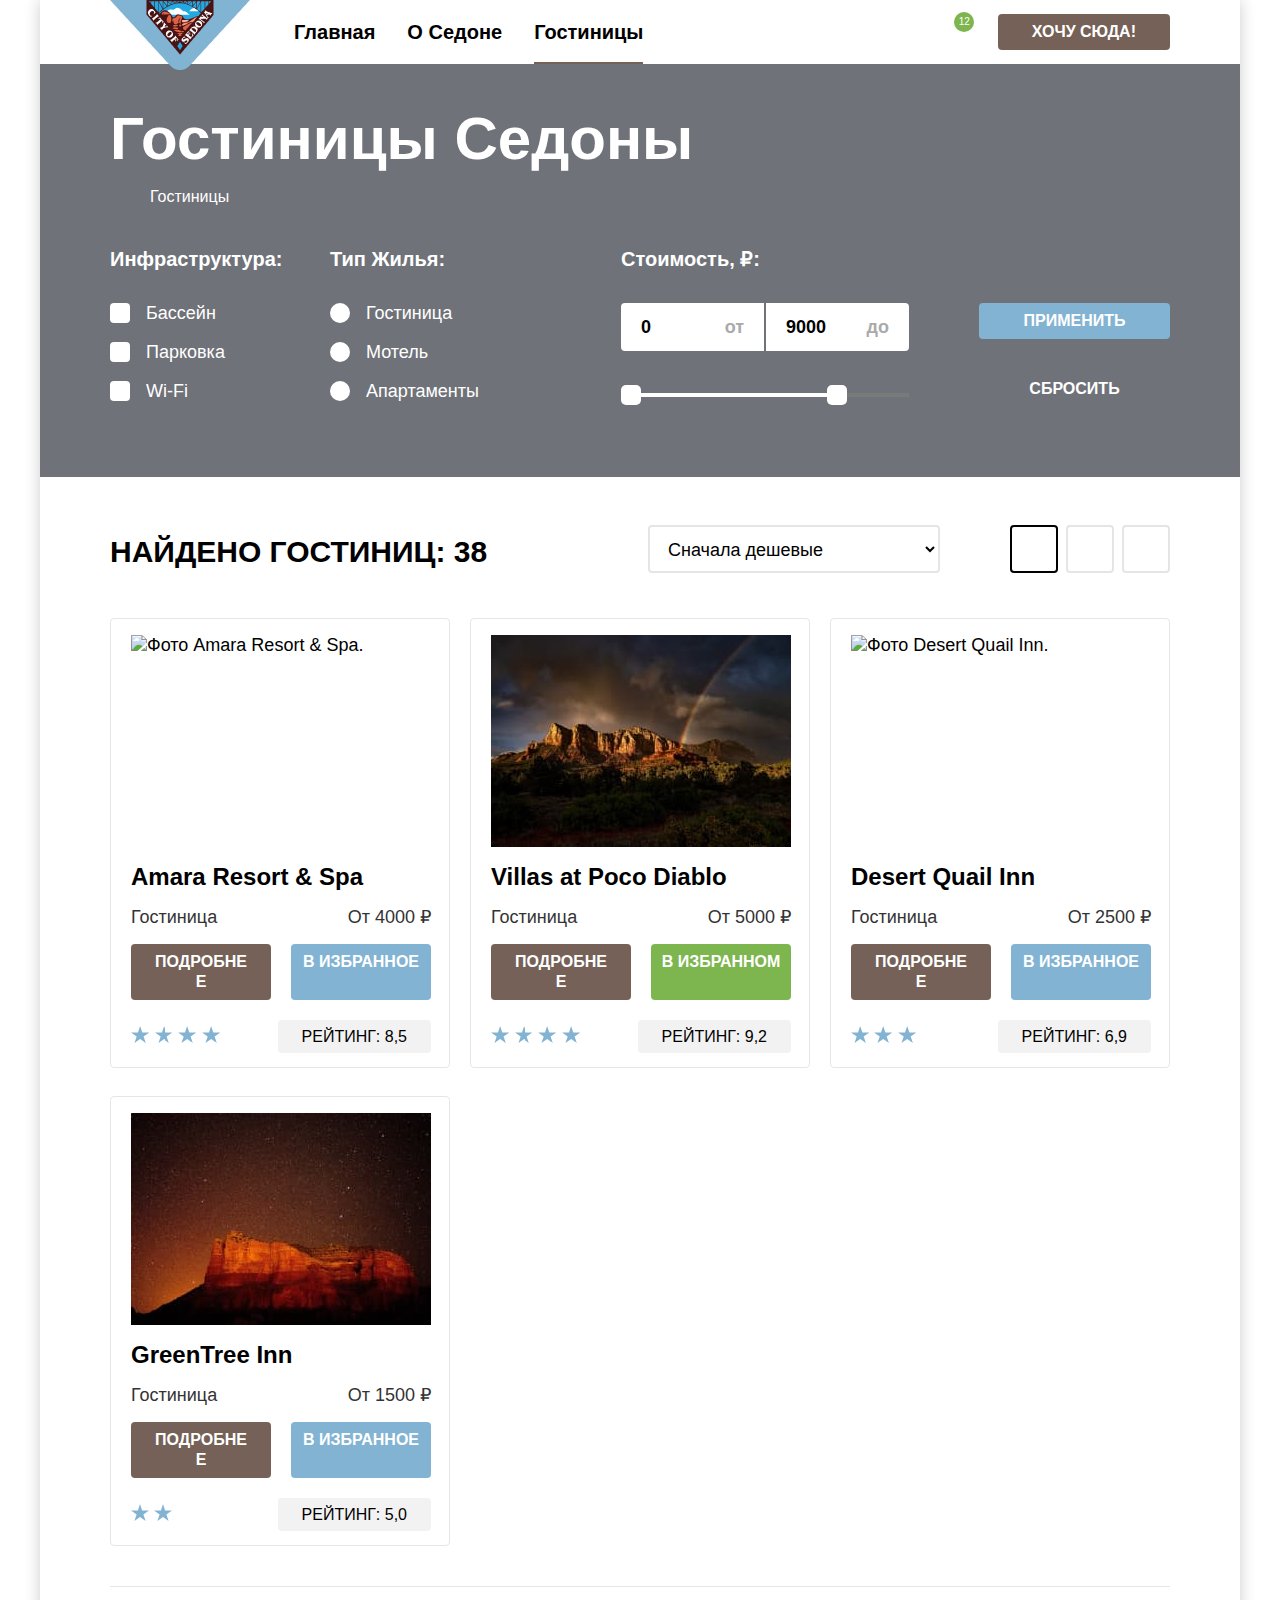
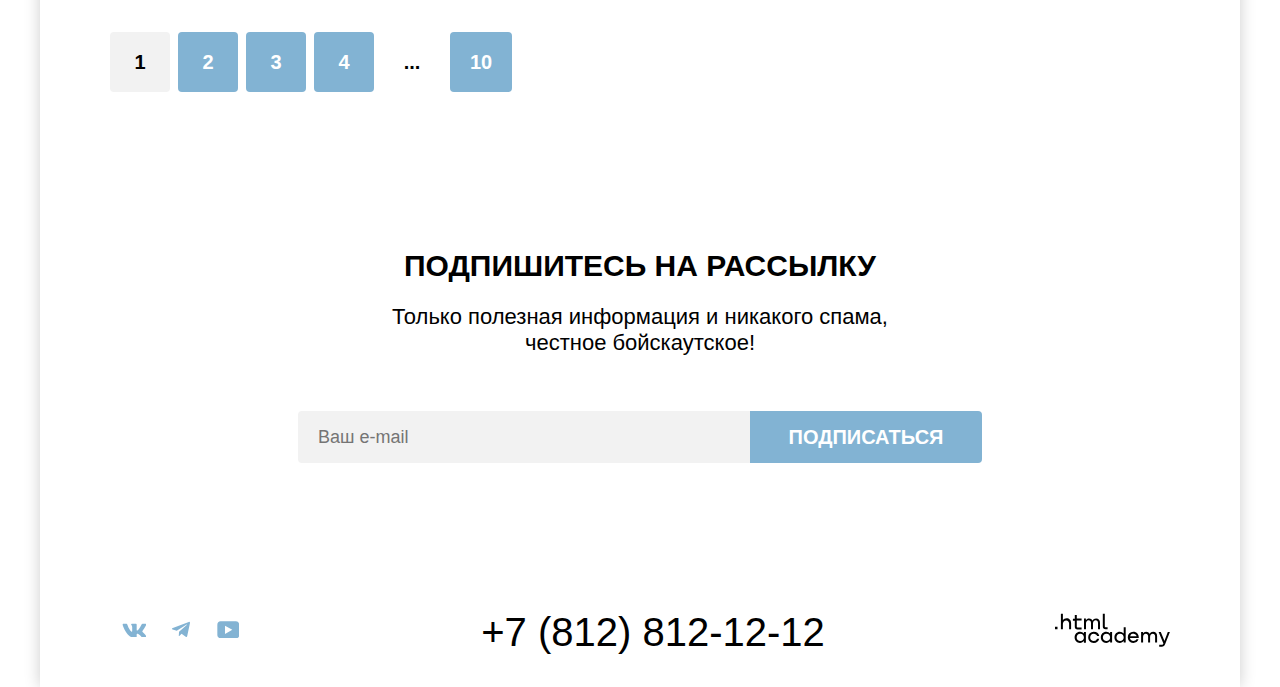
==== commit bc067ff8: "to second codereview" ====
--- a/catalog.html
+++ b/catalog.html
@@ -12,7 +12,7 @@
 <body>
     <header class="main-header">
         <a class="link navigation-logo" href="index.html">
-            <img class="logo-image" src="images/logos/logo.png" width="140" height="70" alt="Логотип 'СЕДОНА'.">
+            <img class="logo-image" src="images/logos/logo.png" width="140" height="70" alt="Логотип СЕДОНА.">
         </a>
         <nav class="navigation">
             <ul class="navigation-list">
@@ -140,7 +140,7 @@
             <div class="hotel-catalog-list">
                 <section class="hotel-catalog-item">
                     <h2 class="hotel-item-title">Amara Resort &amp; Spa</h2>
-                    <img src="images/photos/hotel-arma-resot-and-spa.jpg" width="300" height="212" alt="Amara Resort & Spa.">
+                    <img src="images/photos/hotel-arma-resot-and-spa.jpg" width="300" height="212" alt="Фото Amara Resort & Spa.">
                     <p class="hotel-item-description">Гостиница</p>
                     <p class="hotel-item-price">От 4000 ₽</p>
                     <a class="link button hotel-item-more" href="#">Подробнее</a>
@@ -150,7 +150,7 @@
                 </section>
                 <section class="hotel-catalog-item">
                     <h2 class="hotel-item-title">Villas at Poco Diablo</h2>
-                    <img src="images/photos/hotel-villas-poco-diablo.jpg" width="300" height="212" alt="Villas at Poco Diablo.">
+                    <img src="images/photos/hotel-villas-poco-diablo.jpg" width="300" height="212" alt="Фото Villas at Poco Diablo.">
                     <p class="hotel-item-description">Гостиница</p>
                     <p class="hotel-item-price">От 5000 ₽</p>
                     <a class="link button hotel-item-more" href="#">Подробнее</a>
@@ -160,7 +160,7 @@
                 </section>
                 <section class="hotel-catalog-item">
                     <h2 class="hotel-item-title">Desert Quail Inn</h2>
-                    <img src="images/photos/hotel-desert-quail-inn.jpg" width="300" height="212" alt="Desert Quail Inn.">
+                    <img src="images/photos/hotel-desert-quail-inn.jpg" width="300" height="212" alt="Фото Desert Quail Inn.">
                     <p class="hotel-item-description">Гостиница</p>
                     <p class="hotel-item-price">От 2500 ₽</p>
                     <a class="link button hotel-item-more" href="#">Подробнее</a>
@@ -170,7 +170,7 @@
                 </section>
                 <section class="hotel-catalog-item">
                     <h2 class="hotel-item-title">GreenTree Inn</h2>
-                    <img src="images/photos/hotel-green-tree-inn.jpg" width="300" height="212" alt="GreenTree Inn.">
+                    <img src="images/photos/hotel-green-tree-inn.jpg" width="300" height="212" alt="Фото GreenTree Inn.">
                     <p class="hotel-item-description">Гостиница</p>
                     <p class="hotel-item-price">От 1500 ₽</p>
                     <a class="link button hotel-item-more" href="#">Подробнее</a>
--- a/css/style.css
+++ b/css/style.css
@@ -95,7 +95,7 @@
   background: url("../images/advantages-food.svg") no-repeat center;
   background-size: contain;
   width: 75px;
-  height: 72px;
+  min-height: 72px;
   margin-bottom: 30px;
 }
 
@@ -197,7 +197,7 @@
   line-height: 36px;
   text-transform: uppercase;
   margin: 0;
-  max-width: 530px;
+  max-width: 483px;
 }
 
 .light-text {
@@ -256,6 +256,7 @@
 
 .button-buy {
 display: block;
+margin: auto;
 margin-left: 20px;
 padding: 8px 34px;
 box-sizing: border-box;
@@ -373,6 +374,7 @@
 .button-sort:focus {
   background-color: transparent;
   border: 2px solid #68A2CA;
+  outline: none;
 }
 
 .button-sort--active:hover,
@@ -443,8 +445,8 @@
   opacity: 0.6;
 }
 
-.hotel-filter input[type="checkbox"]:focus,
-.hotel-filter input[type="radio"]:focus {
+.hotel-filter input[type="checkbox"]:focus-visible,
+.hotel-filter input[type="radio"]:focus-visible{
   outline: none;
   -webkit-box-shadow: 0 0 0 3px #83B3D3;
   box-shadow: 0 0 0 3px #83B3D3;
@@ -729,7 +731,7 @@
 
 .hero::before {
   content: " ";
-  background: url("../images/divider.svg") no-repeat center bottom, url("../images/welcome.svg") no-repeat center 51px, #1e313b url("../images/backgrounds/hero-background.jpg") no-repeat center top;
+  background: url("../images/divider.svg") no-repeat center bottom, url("../images/welcome.svg") no-repeat center 51px, #d5e3ee url("../images/backgrounds/hero-background.jpg") no-repeat center top;
   width: 100%;
   min-height: 485px;
   margin-bottom: 69px;
@@ -870,6 +872,9 @@
   color: #000000;
   -webkit-box-sizing: border-box;
   box-sizing: border-box;
+  padding-left: 258px;
+  padding-right: 258px;
+  padding-bottom: 10px;
   padding-top: 96px;
 }
 
@@ -877,9 +882,7 @@
   background: #37546C url("../images/backgrounds/subscribe-background.jpg") no-repeat center center;
   background-size: cover;
   color: #ffffff;
-  padding-left: 258px;
-  padding-right: 258px;
-  padding-bottom: 10px;
+
   margin: 0;
 }
 
@@ -1007,6 +1010,10 @@
   align-items: center;
   margin-top: 45px;
   margin-bottom: 37px;
+}
+
+.hotel-filter-group-wrapper{
+  width: 549px;
 }
 
 .hotel-filter-group-title {
@@ -1433,6 +1440,7 @@
 .modal {
   width: 717px;
   min-height: 576px;
+  max-height: 100%;
   padding: 64px 70px;
   position: fixed;
   top: 50%;
@@ -1449,6 +1457,7 @@
   line-height: 24px;
   -webkit-box-sizing: border-box;
   box-sizing: border-box;
+  overflow: hidden auto;
 }
 
 .modal-search-form {
@@ -1464,18 +1473,6 @@
   line-height: 36px;
   margin: 0;
   text-transform: uppercase;
-}
-
-.modal-search-form-label {
-  display: -webkit-box;
-  display: -ms-flexbox;
-  display: flex;
-  -webkit-box-pack: justify;
-  -ms-flex-pack: justify;
-  justify-content: space-between;
-  -webkit-box-align: center;
-  -ms-flex-align: center;
-  align-items: center;
 }
 
 .modal-input {
@@ -1490,7 +1487,10 @@
   -webkit-box-sizing: border-box;
   box-sizing: border-box;
   width: 440px;
-}
+  margin-left: auto;
+  min-width: 420px;
+}
+
 
 .modal-input:focus-visible{
 color: #939393;
@@ -1508,7 +1508,20 @@
 color: #939393;
 }
 
-.modal-input-wrapper {
+.modal-field-wrapper {
+  position: relative;
+  display: -webkit-box;
+  display: -ms-flexbox;
+  display: flex;
+  -webkit-box-pack: justify;
+  -ms-flex-pack: justify;
+  justify-content: space-between;
+  -webkit-box-align: center;
+  -ms-flex-align: center;
+  align-items: center;
+}
+
+.modal-input-field-wrapper{
   position: relative;
 }
 
@@ -1522,11 +1535,8 @@
   font-weight: 400;
   font-size: 16px;
   line-height: 21px;
-  margin-left: 20px;
   margin-top: 4px;
-  bottom: -25px;
-  right: 0;
-  width: 420px;
+  left: 20px;
 }
 
 .modal-close-button {
@@ -1594,6 +1604,15 @@
   border: none;
   padding: 0;
   margin: auto;
+  opacity: 0.3;
+}
+
+.modal-input:focus + .modal-date-select {
+  opacity: 1;
+}
+
+.modal-date-select:focus{
+  opacity: 1;
 }
 
 .counter {
@@ -1605,7 +1624,6 @@
   background-color: #F2F2F2;
   border-radius: 4px;
   margin-left: auto;
-  height: 100%;
 }
 
 .pepole-number {
@@ -1681,17 +1699,15 @@
   -webkit-box-align: center;
   -ms-flex-align: center;
   align-items: center;
-  height: 48px;
-}
-
-/* .modal-people-input + .modal-people-input .modal-people-label {
-  margin-left: 6px;
-} */
+  min-height: 48px;
+  max-width: 92px;
+}
 
 .label-toltip{
 display: flex;
 align-items: center;
 margin-left: 8px;
+padding-right: 8px;;
 }
 
 .tooltip {
